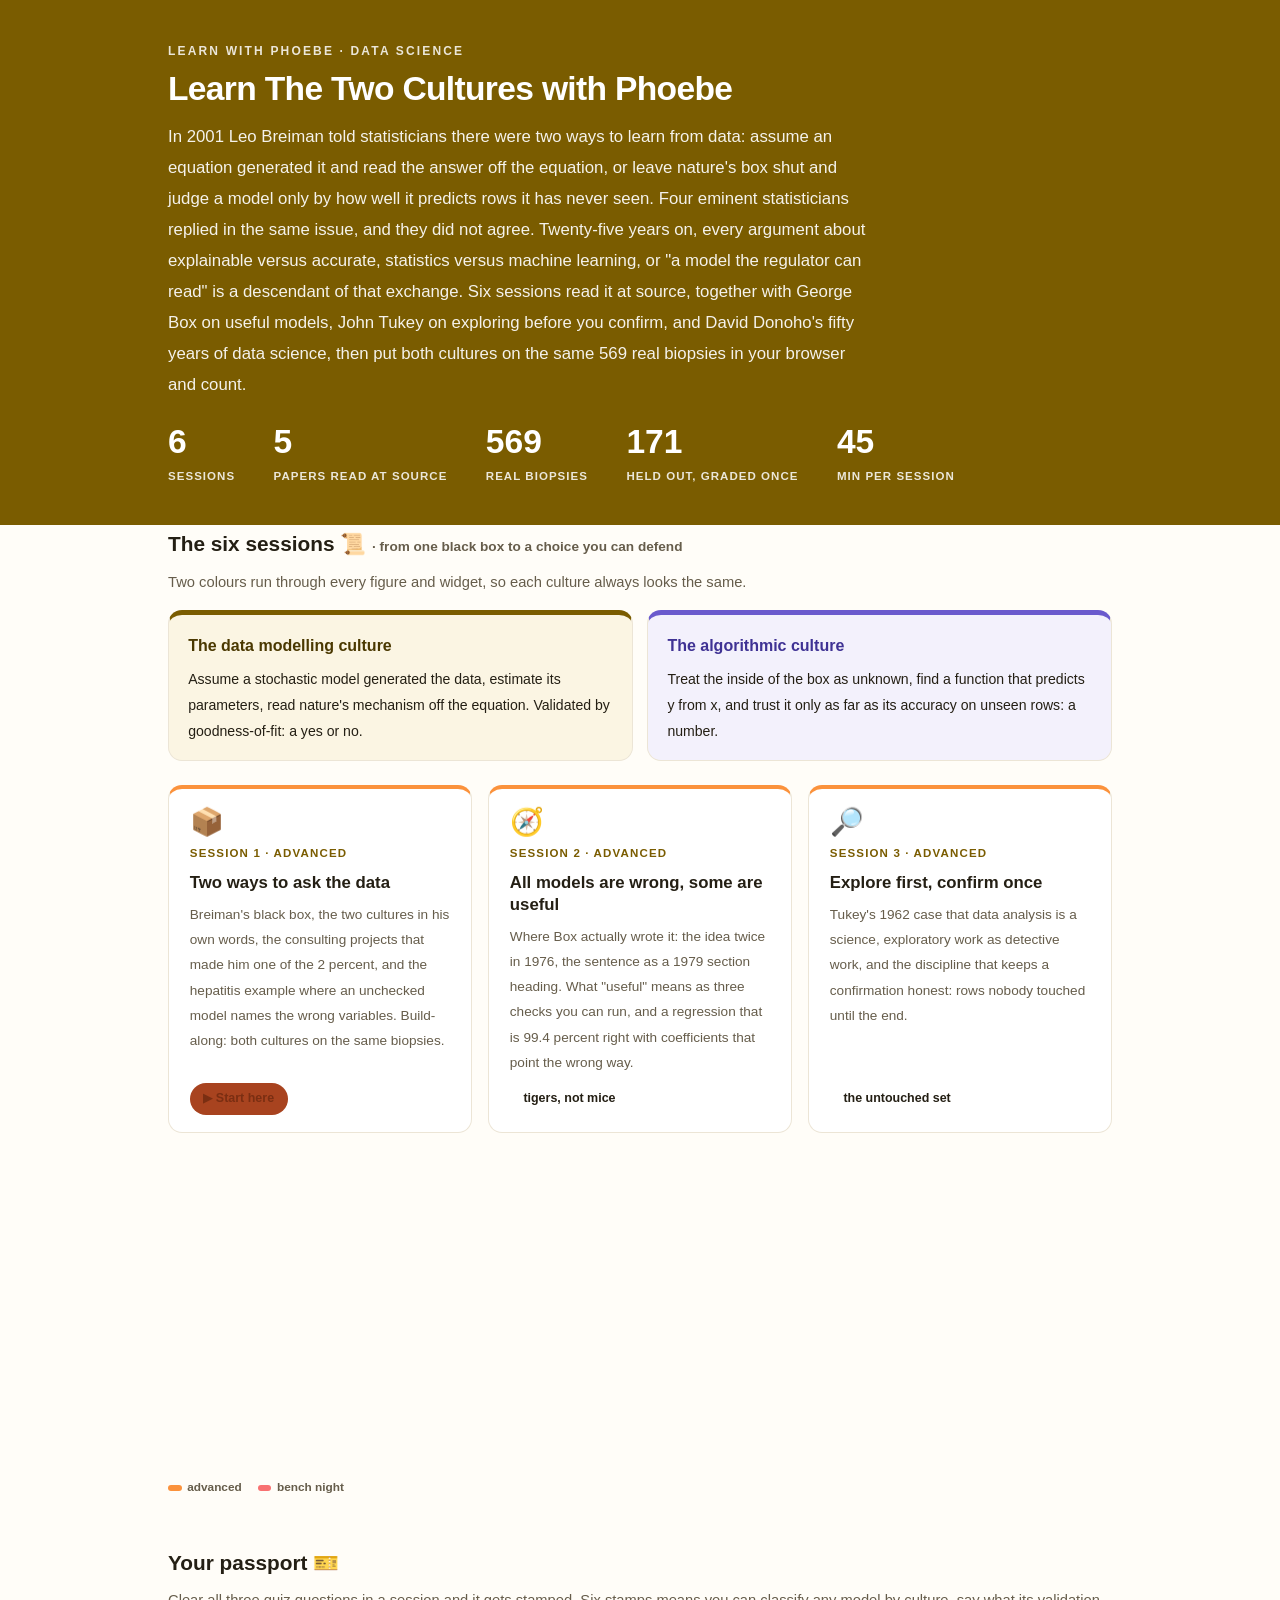
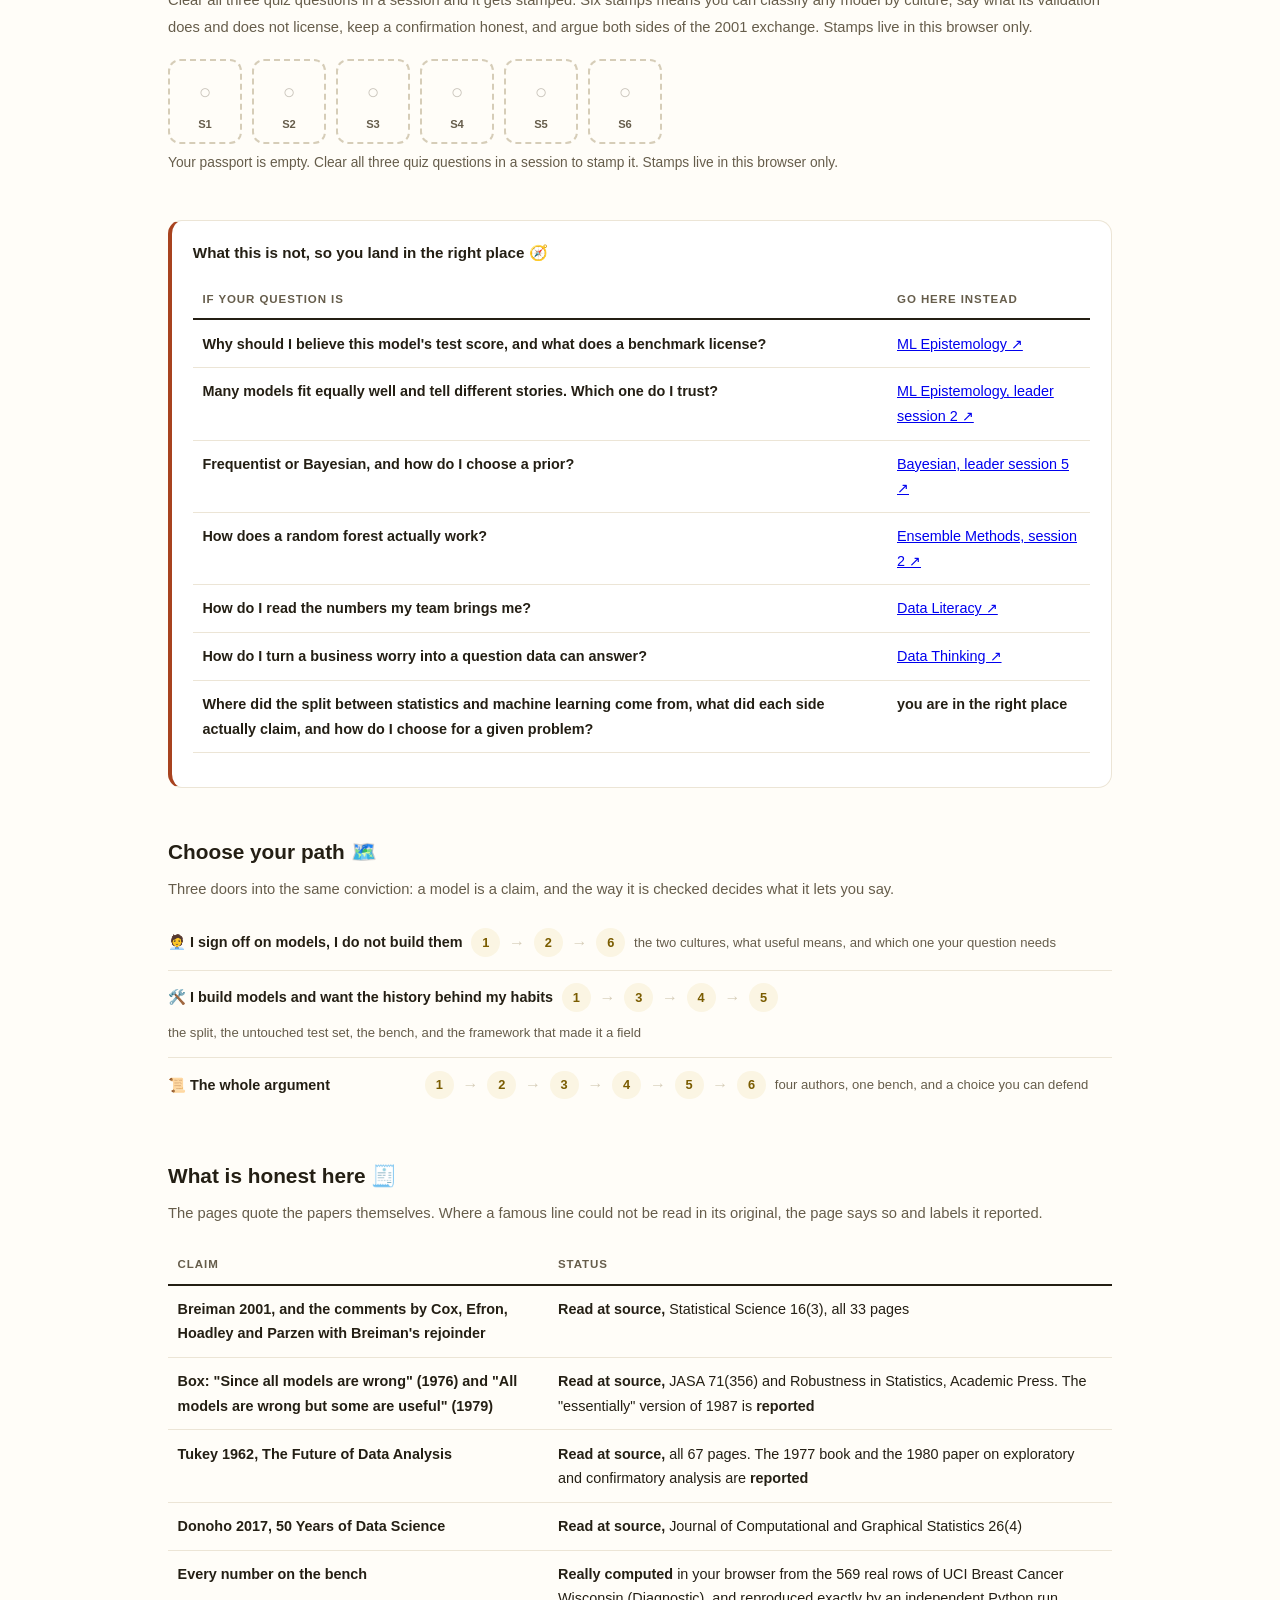
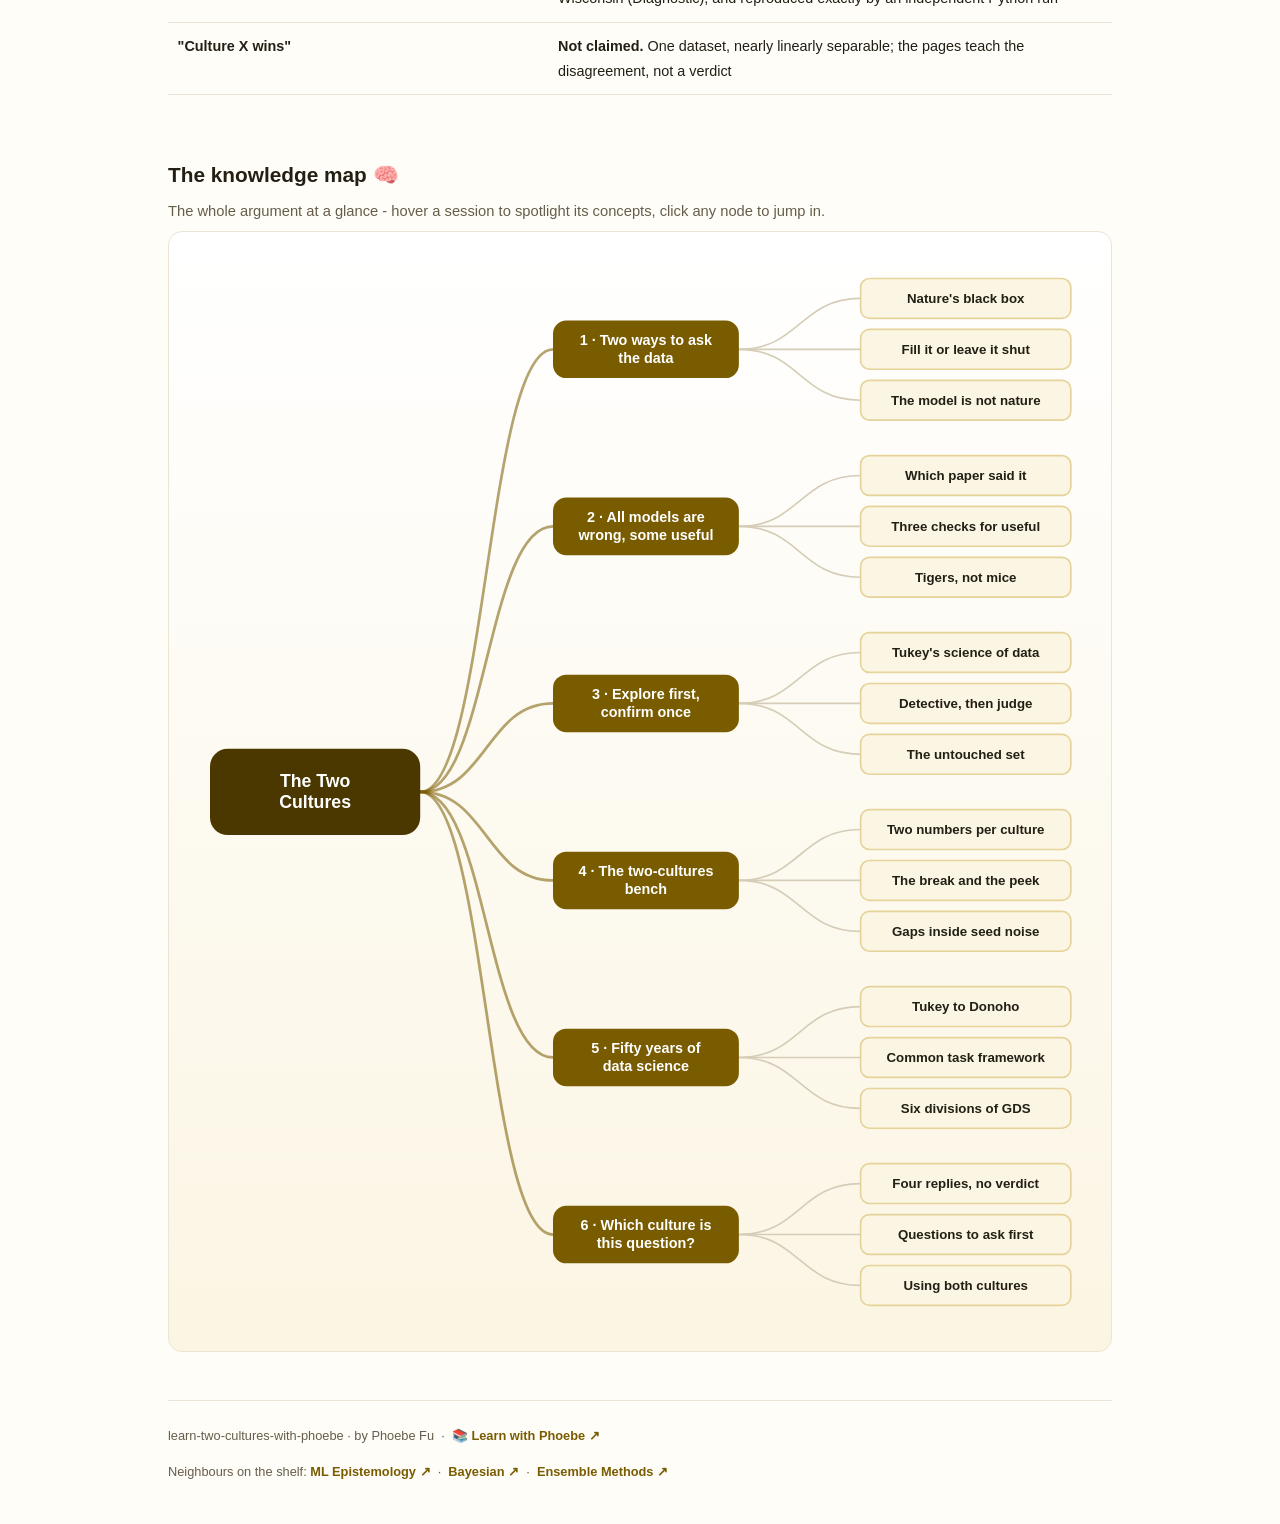
==== index.html @ 86da8b62 "The Two Cultures: How Data Science Thinks - six sessions and a real two-cultures bench Breiman, Box," ====
<!DOCTYPE html>
<html lang="en">
<head>
<meta charset="UTF-8">
<meta name="viewport" content="width=device-width, initial-scale=1.0">
<!-- social:start -->
<meta name="description" content="Six sessions on how data science thinks, read from the papers that argued it: Breiman's two cultures and the four replies, Box on useful models, Tukey on exploring before confirming, Donoho's fifty years. Then both cultures tested on 569 real biopsies in your browser. Free, by Phoebe Fu.">
<meta property="og:type" content="website">
<meta property="og:site_name" content="Learn with Phoebe">
<meta property="og:title" content="Learn The Two Cultures with Phoebe">
<meta property="og:description" content="A readable regression and an unreadable forest on the same 569 real biopsies: 170 against 167 correct of 171, and 31 numbers against 1,647 questions. The history of an argument, tested.">
<meta property="og:url" content="https://phoebefu6.github.io/learn-two-cultures-with-phoebe/">
<meta property="og:image" content="https://phoebefu6.github.io/learn-two-cultures-with-phoebe/assets/og-cover.png">
<meta property="og:image:width" content="1200">
<meta property="og:image:height" content="630">
<meta name="twitter:card" content="summary_large_image">
<meta name="twitter:title" content="Learn The Two Cultures with Phoebe">
<meta name="twitter:description" content="Breiman, Box, Tukey and Donoho, read at source, then both cultures computed live on real biopsies.">
<meta name="twitter:image" content="https://phoebefu6.github.io/learn-two-cultures-with-phoebe/assets/og-cover.png">
<!-- social:end -->
<title>Learn The Two Cultures with Phoebe</title>
<link rel="stylesheet" href="assets/style.css?v=1">
<style>

  .stats-row { display: flex; gap: 2.4rem; margin-top: 1.5rem; flex-wrap: wrap; }
  .stat b { display: block; font-size: 2.1rem; font-weight: 800; line-height: 1.05; font-variant-numeric: tabular-nums; }
  .stat span { font-size: .72rem; opacity: .85; text-transform: uppercase; letter-spacing: .09em; font-weight: 600; }

  .course-grid { display: grid; grid-template-columns: repeat(auto-fit, minmax(17rem, 1fr)); gap: 1rem; margin-top: 1.5rem; }
  .course-card {
    border: 1px solid var(--hairline);
    border-top: 4px solid var(--diff, var(--indigo));
    border-radius: var(--radius);
    padding: 1.2rem 1.3rem 1.1rem;
    display: flex;
    flex-direction: column;
    gap: .5rem;
    text-decoration: none;
    color: var(--ink);
    background: #fff;
    transition: box-shadow .15s ease, border-color .15s ease, transform .15s ease;
    position: relative;
  }
  .course-card:hover { border-color: var(--indigo-soft); border-top-color: var(--diff, var(--indigo)); box-shadow: 0 8px 28px rgba(var(--shadow-rgb),.16); transform: translateY(-3px); }
  .course-card .cicon { font-size: 1.7rem; line-height: 1; }
  .course-card .cnum { font-size: .72rem; font-weight: 700; color: var(--indigo); text-transform: uppercase; letter-spacing: .1em; }
  .course-card h3 { font-size: 1.05rem; font-weight: 800; line-height: 1.3; }
  .course-card p { font-size: .85rem; color: var(--muted); flex: 1; }
  .course-card .meta { display: flex; gap: .4rem; flex-wrap: wrap; }

  .diff-legend { display: flex; gap: 1rem; margin-top: 1.6rem; font-size: .74rem; color: var(--muted); font-weight: 600; flex-wrap: wrap; }
  .diff-legend i { display: inline-block; width: .85rem; height: .35rem; border-radius: 999px; margin-right: .35rem; vertical-align: middle; }

  .paths { margin-top: 2.6rem; }
  .paths h2 { font-size: 1.3rem; font-weight: 800; margin-bottom: .3rem; }
  .paths .plede { color: var(--muted); font-size: .92rem; margin-bottom: .8rem; }
  .path { display: flex; gap: .55rem; align-items: center; padding: .75rem 0; border-bottom: .5px solid var(--hairline); flex-wrap: wrap; }
  .path:last-child { border-bottom: none; }
  .path b { min-width: 15.5rem; font-size: .9rem; }
  .path .pstep { background: var(--indigo-50); color: var(--indigo); border-radius: 999px; padding: .16rem .68rem; font-weight: 700; font-size: .8rem; text-decoration: none; transition: all .12s ease; }
  .path .pstep:hover { background: var(--indigo); color: #fff; }
  .path .parr { color: var(--faint); font-weight: 700; }

  .two-col { display: grid; grid-template-columns: repeat(auto-fit, minmax(16rem, 1fr)); gap: .9rem; margin-top: .9rem; }
  .culture { border-radius: var(--radius); padding: 1rem 1.2rem; border: 1px solid var(--hairline); border-top-width: 5px; }
  .culture.dm { border-top-color: var(--indigo); background: var(--indigo-50); }
  .culture.alg { border-top-color: var(--vio); background: var(--vio-50); }
  .culture h3 { font-size: 1rem; font-weight: 800; margin-bottom: .3rem; }
  .culture.dm h3 { color: var(--indigo-deep); }
  .culture.alg h3 { color: var(--vio-deep); }
  .culture p { font-size: .88rem; color: var(--ink); }

  .mm-section { margin-top: 1.6rem; }
  .mm-section h2 { font-size: 1.3rem; font-weight: 800; margin-bottom: .2rem; }
  .mm-section .mm-lede { color: var(--muted); font-size: .92rem; margin-bottom: .4rem; }
  .mm-wrap { border: 1px solid var(--hairline); border-radius: var(--radius); background: linear-gradient(180deg,#fff,var(--indigo-50)); padding: .6rem; overflow-x: auto; }
  .mm-svg { width: 100%; height: auto; display: block; max-width: 60rem; margin: 0 auto; min-width: 34rem; }
  .mm-link { cursor: pointer; text-decoration: none; }
  .mm-node rect { transition: opacity .15s ease, filter .15s ease; }
  .mm-node text { pointer-events: none; }
  .mm-link:hover .mm-node rect { filter: brightness(1.06); }
  .mm-edge { transition: opacity .15s ease; }

  .not-this { border: 1px solid var(--hairline); border-left: 4px solid var(--clay); border-radius: var(--radius); background: #fff; padding: 1.1rem 1.3rem; margin-top: 1.2rem; }
  .not-this h3 { font-size: .95rem; font-weight: 800; margin-bottom: .5rem; }
</style>
</head>
<body>

<header class="masthead">
  <div class="wrap">
    <div class="eyebrow">Learn with Phoebe · Data Science</div>
    <h1>Learn <span class="accent">The Two Cultures</span> with Phoebe</h1>
    <p class="sub">In 2001 Leo Breiman told statisticians there were two ways to learn from data: assume an equation generated it and read the answer off the equation, or leave nature's box shut and judge a model only by how well it predicts rows it has never seen. Four eminent statisticians replied in the same issue, and they did not agree. Twenty-five years on, every argument about explainable versus accurate, statistics versus machine learning, or "a model the regulator can read" is a descendant of that exchange. Six sessions read it at source, together with George Box on useful models, John Tukey on exploring before you confirm, and David Donoho's fifty years of data science, then put both cultures on the same 569 real biopsies in your browser and count.</p>
    <div class="stats-row">
      <div class="stat"><b data-count="6">6</b><span>sessions</span></div>
      <div class="stat"><b data-count="5">5</b><span>papers read at source</span></div>
      <div class="stat"><b data-count="569">569</b><span>real biopsies</span></div>
      <div class="stat"><b data-count="171">171</b><span>held out, graded once</span></div>
      <div class="stat"><b data-count="45">45</b><span>min per session</span></div>
    </div>
  </div>
</header>

<main class="wrap">

  <section class="section">
    <div class="paths" style="margin-top:0">
      <h2>The six sessions 📜 <span style="font-size:.85rem;font-weight:600;color:var(--muted)">· from one black box to a choice you can defend</span></h2>
      <p class="plede">Two colours run through every figure and widget, so each culture always looks the same.</p>
    </div>

    <div class="two-col">
      <div class="culture dm"><h3>The data modelling culture</h3><p>Assume a stochastic model generated the data, estimate its parameters, read nature's mechanism off the equation. Validated by goodness-of-fit: a yes or no.</p></div>
      <div class="culture alg"><h3>The algorithmic culture</h3><p>Treat the inside of the box as unknown, find a function that predicts y from x, and trust it only as far as its accuracy on unseen rows: a number.</p></div>
    </div>

    <div class="course-grid">
      <a class="course-card" href="courses/01-two-ways-to-ask-the-data.html" style="--diff:#FB923C">
        <span class="cicon">📦</span>
        <span class="cnum">Session 1 · advanced</span>
        <h3>Two ways to ask the data</h3>
        <p>Breiman's black box, the two cultures in his own words, the consulting projects that made him one of the 2 percent, and the hepatitis example where an unchecked model names the wrong variables. Build-along: both cultures on the same biopsies.</p>
        <span class="meta"><span class="pill amber">▶ Start here</span></span>
      </a>
      <a class="course-card" href="courses/02-all-models-are-wrong.html" style="--diff:#FB923C">
        <span class="cicon">🧭</span>
        <span class="cnum">Session 2 · advanced</span>
        <h3>All models are wrong, some are useful</h3>
        <p>Where Box actually wrote it: the idea twice in 1976, the sentence as a 1979 section heading. What "useful" means as three checks you can run, and a regression that is 99.4 percent right with coefficients that point the wrong way.</p>
        <span class="meta"><span class="pill">tigers, not mice</span></span>
      </a>
      <a class="course-card" href="courses/03-explore-first-confirm-once.html" style="--diff:#FB923C">
        <span class="cicon">🔎</span>
        <span class="cnum">Session 3 · advanced</span>
        <h3>Explore first, confirm once</h3>
        <p>Tukey's 1962 case that data analysis is a science, exploratory work as detective work, and the discipline that keeps a confirmation honest: rows nobody touched until the end.</p>
        <span class="meta"><span class="pill">the untouched set</span></span>
      </a>
      <a class="course-card" href="courses/04-the-two-cultures-bench.html" style="--diff:#F87171">
        <span class="cicon">⚖️</span>
        <span class="cnum">Session 4 · bench night</span>
        <h3>The two-cultures bench</h3>
        <p>A logistic regression and a random forest fitted in your browser on 569 real biopsies. Held-out accuracy and explanation size side by side, the base rate, a break button, and a peek switch that lies.</p>
        <span class="meta"><span class="pill amber">★ the bench</span></span>
      </a>
      <a class="course-card" href="courses/05-fifty-years-of-data-science.html" style="--diff:#FB923C">
        <span class="cicon">🗺️</span>
        <span class="cnum">Session 5 · advanced</span>
        <h3>Fifty years of data science</h3>
        <p>Donoho's 2017 history from Tukey to today, the common task framework he calls the secret sauce of machine learning, and the six divisions of greater data science, where both cultures share one division.</p>
        <span class="meta"><span class="pill">the secret sauce</span></span>
      </a>
      <a class="course-card" href="courses/06-which-culture-is-this-question.html" style="--diff:#FB923C">
        <span class="cicon">🤝</span>
        <span class="cnum">Session 6 · advanced</span>
        <h3>Which culture is this question?</h3>
        <p>Cox, Efron, Hoadley and Parzen in their own words, Breiman's rejoinder, and a way to choose a culture per problem that keeps their disagreement intact rather than pretending it was settled.</p>
        <span class="meta"><span class="pill amber">🔒 final passport stamp</span></span>
      </a>
    </div>

    <div class="diff-legend">
      <span><i style="background:#FB923C"></i>advanced</span>
      <span><i style="background:#F87171"></i>bench night</span>
    </div>
  </section>

  <section class="section">
    <div class="paths" style="margin-top:0">
      <h2>Your passport 🎫</h2>
      <p class="plede">Clear all three quiz questions in a session and it gets stamped. Six stamps means you can classify any model by culture, say what its validation does and does not license, keep a confirmation honest, and argue both sides of the 2001 exchange. Stamps live in this browser only.</p>
    </div>
    <div class="pp-strip"></div>
  </section>

  <section class="section">
    <div class="not-this">
      <h3>What this is not, so you land in the right place 🧭</h3>
      <table class="clean">
        <tr><th>If your question is</th><th>Go here instead</th></tr>
        <tr><td>Why should I believe this model's test score, and what does a benchmark license?</td><td><a href="https://phoebefu6.github.io/learn-ml-epistemology-with-phoebe/">ML Epistemology ↗</a></td></tr>
        <tr><td>Many models fit equally well and tell different stories. Which one do I trust?</td><td><a href="https://phoebefu6.github.io/learn-ml-epistemology-with-phoebe/courses/a2-equally-good-differently-wrong.html">ML Epistemology, leader session 2 ↗</a></td></tr>
        <tr><td>Frequentist or Bayesian, and how do I choose a prior?</td><td><a href="https://phoebefu6.github.io/learn-bayesian-with-phoebe/courses/a5-the-prior-argument.html">Bayesian, leader session 5 ↗</a></td></tr>
        <tr><td>How does a random forest actually work?</td><td><a href="https://phoebefu6.github.io/learn-ensemble-methods-with-phoebe/courses/02-random-forests.html">Ensemble Methods, session 2 ↗</a></td></tr>
        <tr><td>How do I read the numbers my team brings me?</td><td><a href="https://phoebefu6.github.io/learn-data-literacy-with-phoebe/">Data Literacy ↗</a></td></tr>
        <tr><td>How do I turn a business worry into a question data can answer?</td><td><a href="https://phoebefu6.github.io/learn-data-thinking-with-phoebe/">Data Thinking ↗</a></td></tr>
        <tr><td><strong>Where did the split between statistics and machine learning come from, what did each side actually claim, and how do I choose for a given problem?</strong></td><td><strong>you are in the right place</strong></td></tr>
      </table>
    </div>
  </section>

  <section class="section">
    <div class="paths">
      <h2>Choose your path 🗺️</h2>
      <p class="plede">Three doors into the same conviction: a model is a claim, and the way it is checked decides what it lets you say.</p>
      <div class="path"><b>🧑‍💼 I sign off on models, I do not build them</b>
        <a class="pstep" href="courses/01-two-ways-to-ask-the-data.html">1</a><span class="parr">→</span>
        <a class="pstep" href="courses/02-all-models-are-wrong.html">2</a><span class="parr">→</span>
        <a class="pstep" href="courses/06-which-culture-is-this-question.html">6</a>
        <span style="font-size:.82rem;color:var(--muted)">the two cultures, what useful means, and which one your question needs</span>
      </div>
      <div class="path"><b>🛠️ I build models and want the history behind my habits</b>
        <a class="pstep" href="courses/01-two-ways-to-ask-the-data.html">1</a><span class="parr">→</span>
        <a class="pstep" href="courses/03-explore-first-confirm-once.html">3</a><span class="parr">→</span>
        <a class="pstep" href="courses/04-the-two-cultures-bench.html">4</a><span class="parr">→</span>
        <a class="pstep" href="courses/05-fifty-years-of-data-science.html">5</a>
        <span style="font-size:.82rem;color:var(--muted)">the split, the untouched test set, the bench, and the framework that made it a field</span>
      </div>
      <div class="path"><b>📜 The whole argument</b>
        <a class="pstep" href="courses/01-two-ways-to-ask-the-data.html">1</a><span class="parr">→</span>
        <a class="pstep" href="courses/02-all-models-are-wrong.html">2</a><span class="parr">→</span>
        <a class="pstep" href="courses/03-explore-first-confirm-once.html">3</a><span class="parr">→</span>
        <a class="pstep" href="courses/04-the-two-cultures-bench.html">4</a><span class="parr">→</span>
        <a class="pstep" href="courses/05-fifty-years-of-data-science.html">5</a><span class="parr">→</span>
        <a class="pstep" href="courses/06-which-culture-is-this-question.html">6</a>
        <span style="font-size:.82rem;color:var(--muted)">four authors, one bench, and a choice you can defend</span>
      </div>
    </div>
  </section>

  <section class="section">
    <div class="paths" style="margin-top:0">
      <h2>What is honest here 🧾</h2>
      <p class="plede">The pages quote the papers themselves. Where a famous line could not be read in its original, the page says so and labels it reported.</p>
    </div>
    <table class="clean">
      <tr><th>Claim</th><th>Status</th></tr>
      <tr><td>Breiman 2001, and the comments by Cox, Efron, Hoadley and Parzen with Breiman's rejoinder</td><td><strong>Read at source,</strong> Statistical Science 16(3), all 33 pages</td></tr>
      <tr><td>Box: "Since all models are wrong" (1976) and "All models are wrong but some are useful" (1979)</td><td><strong>Read at source,</strong> JASA 71(356) and Robustness in Statistics, Academic Press. The "essentially" version of 1987 is <strong>reported</strong></td></tr>
      <tr><td>Tukey 1962, The Future of Data Analysis</td><td><strong>Read at source,</strong> all 67 pages. The 1977 book and the 1980 paper on exploratory and confirmatory analysis are <strong>reported</strong></td></tr>
      <tr><td>Donoho 2017, 50 Years of Data Science</td><td><strong>Read at source,</strong> Journal of Computational and Graphical Statistics 26(4)</td></tr>
      <tr><td>Every number on the bench</td><td><strong>Really computed</strong> in your browser from the 569 real rows of UCI Breast Cancer Wisconsin (Diagnostic), and reproduced exactly by an independent Python run</td></tr>
      <tr><td>"Culture X wins"</td><td><strong>Not claimed.</strong> One dataset, nearly linearly separable; the pages teach the disagreement, not a verdict</td></tr>
    </table>
  </section>

  <section class="section mm-section">
    <h2>The knowledge map 🧠</h2>
    <p class="mm-lede">The whole argument at a glance - hover a session to spotlight its concepts, click any node to jump in.</p>
    <div class="mm-wrap"><div id="mindmap"></div></div>
  </section>

  <footer class="pagefoot">
    <span>learn-two-cultures-with-phoebe · by Phoebe Fu &nbsp;·&nbsp; 📚 <a href="https://phoebefu6.github.io/learn-with-phoebe/">Learn with Phoebe ↗</a></span>
    <span>Neighbours on the shelf: <a href="https://phoebefu6.github.io/learn-ml-epistemology-with-phoebe/">ML Epistemology ↗</a> &nbsp;·&nbsp; <a href="https://phoebefu6.github.io/learn-bayesian-with-phoebe/">Bayesian ↗</a> &nbsp;·&nbsp; <a href="https://phoebefu6.github.io/learn-ensemble-methods-with-phoebe/">Ensemble Methods ↗</a></span>
  </footer>

</main>

<script>
window.MINDMAP_DATA = {"title": "The Two\nCultures", "centerColor": "#4A3800", "sessions": [{"label": "Two ways to ask\nthe data", "href": "courses/01-two-ways-to-ask-the-data.html", "color": "#FB923C", "concepts": [{"label": "Nature's black box", "href": "courses/01-two-ways-to-ask-the-data.html"}, {"label": "Fill it or leave it shut", "href": "courses/01-two-ways-to-ask-the-data.html"}, {"label": "The model is not nature", "href": "courses/01-two-ways-to-ask-the-data.html"}]}, {"label": "All models are\nwrong, some useful", "href": "courses/02-all-models-are-wrong.html", "color": "#FB923C", "concepts": [{"label": "Which paper said it", "href": "courses/02-all-models-are-wrong.html"}, {"label": "Three checks for useful", "href": "courses/02-all-models-are-wrong.html"}, {"label": "Tigers, not mice", "href": "courses/02-all-models-are-wrong.html"}]}, {"label": "Explore first,\nconfirm once", "href": "courses/03-explore-first-confirm-once.html", "color": "#FB923C", "concepts": [{"label": "Tukey's science of data", "href": "courses/03-explore-first-confirm-once.html"}, {"label": "Detective, then judge", "href": "courses/03-explore-first-confirm-once.html"}, {"label": "The untouched set", "href": "courses/03-explore-first-confirm-once.html"}]}, {"label": "The two-cultures\nbench", "href": "courses/04-the-two-cultures-bench.html", "color": "#F87171", "concepts": [{"label": "Two numbers per culture", "href": "courses/04-the-two-cultures-bench.html"}, {"label": "The break and the peek", "href": "courses/04-the-two-cultures-bench.html"}, {"label": "Gaps inside seed noise", "href": "courses/04-the-two-cultures-bench.html"}]}, {"label": "Fifty years of\ndata science", "href": "courses/05-fifty-years-of-data-science.html", "color": "#FB923C", "concepts": [{"label": "Tukey to Donoho", "href": "courses/05-fifty-years-of-data-science.html"}, {"label": "Common task framework", "href": "courses/05-fifty-years-of-data-science.html"}, {"label": "Six divisions of GDS", "href": "courses/05-fifty-years-of-data-science.html"}]}, {"label": "Which culture is\nthis question?", "href": "courses/06-which-culture-is-this-question.html", "color": "#FB923C", "concepts": [{"label": "Four replies, no verdict", "href": "courses/06-which-culture-is-this-question.html"}, {"label": "Questions to ask first", "href": "courses/06-which-culture-is-this-question.html"}, {"label": "Using both cultures", "href": "courses/06-which-culture-is-this-question.html"}]}]};
</script>
<script src="assets/mindmap.js?v=1"></script>
<script src="assets/app.js?v=1"></script>
</body>
</html>
---- assets/style.css ----
/* learn-data-thinking-with-phoebe - editorial bold design system
   Accent: spruce #7A5C00 · Ink deep spruce #4A3800 · Flagship: burnt orange #A8431F
   (CSS var names still read --indigo/--amber; they hold spruce and burnt orange.)
   NOTE: this is the PAGE chrome. The bench palette inside map-live.js is separate. */

:root {
  --indigo: #7A5C00;
  --indigo-deep: #4A3800;
  --indigo-mid: #9C7A1E;
  --indigo-soft: #E6D39A;
  --indigo-50: #FBF5E3;
  --ink: #241F14;
  --muted: #665D4B;
  --faint: #D6CDB8;
  --hairline: #ECE5D6;
  --clay: #A8431F;
  --clay-ink: #7A2E12;
  --amber: #A8431F;
  --amber-ink: #7A2E12;
  --amber-50: #FBEDE6;
  --paper: #FFFDF8;
  --code-bg: #2A2418;
  --code-ink: #F3ECDD;
  --vio: #6A5ACD;
  --vio-deep: #3F3294;
  --vio-mid: #8B7FD9;
  --vio-soft: #D2CCF2;
  --vio-50: #F3F1FC;
  --scrim-rgb: 255,253,248;
  --shadow-rgb: 122,92,0;
  --radius: 14px;
}

* { margin: 0; padding: 0; box-sizing: border-box; }

html { font-size: 16px; scroll-behavior: smooth; }
html.zoom-125 { font-size: 20px; }
html.zoom-150 { font-size: 24px; }

body {
  font-family: "Inter", -apple-system, BlinkMacSystemFont, "Segoe UI", Roboto, sans-serif;
  background: var(--paper);
  color: var(--ink);
  line-height: 1.85;
  font-feature-settings: "tnum";
}

.wrap { max-width: 62rem; margin: 0 auto; padding: 0 1.5rem; }

/* ---------- header band ---------- */
.masthead {
  background: var(--indigo);
  color: #fff;
  padding: 2.5rem 0 2.25rem;
}
.masthead .eyebrow {
  font-size: .75rem;
  letter-spacing: .18em;
  text-transform: uppercase;
  opacity: .85;
  font-weight: 600;
}
.masthead h1 {
  font-size: 2.1rem;
  line-height: 1.15;
  font-weight: 800;
  margin: .5rem 0 .75rem;
  letter-spacing: -.02em;
}
.masthead h1 .accent { color: inherit; }
.masthead .sub { font-size: 1.05rem; opacity: .92; max-width: 44rem; }

.chip-row { display: flex; flex-wrap: wrap; gap: .5rem; margin-top: 1.1rem; }
.chip {
  display: inline-flex;
  align-items: center;
  gap: .35rem;
  border-radius: 999px;
  padding: .25rem .8rem;
  font-size: .78rem;
  font-weight: 600;
  white-space: nowrap;
}
.chip.level { background: #fff; color: var(--indigo); }
.chip.audience { background: rgba(255,255,255,.16); color: #fff; border: 1px solid rgba(255,255,255,.35); }
.chip.time { background: var(--ink); color: #fff; font-variant-numeric: tabular-nums; }


/* ---------- agenda band ----------
   Recovered 2026-09-02. These six repos were scaffolded from a stylesheet that had
   lost this block, so .agenda rendered as run-on inline text ~700px tall inside the
   masthead. 87 of 93 repos carry it; these were the exception, and they were also the
   six the estate sweep could not see. See course-builder/references/field-notes.md.

   .a3 does NOT reuse the donor's `color: var(--amber-ink)`: that pair falls below
   4.5:1 against --amber in all six palettes, which is the same failure the sweep
   flags on the wellbeing courses. The literal below is the darkest tone of this
   repo's own amber-ink that clears 4.5:1, so the band stays bright. Recompute it if
   --amber changes. */
.agenda {
  display: flex;
  border-radius: 999px;
  overflow: hidden;
  margin: 1.4rem 0 0;
  font-size: .72rem;
  font-weight: 600;
  text-align: center;
  color: #fff;
}
.agenda span { padding: .45rem .3rem; white-space: nowrap; overflow: hidden; text-overflow: ellipsis; }
.agenda .a1 { background: var(--indigo-deep); }
.agenda .a2 { background: var(--vio); }
.agenda .a3 { background: var(--amber); color: #FFFFFF; }
.agenda .a4 { background: var(--indigo-soft); color: var(--ink); }

/* ---------- toolbar ---------- */
.toolbar {
  position: sticky;
  top: 0;
  z-index: 40;
  background: rgba(255,255,255,.94);
  backdrop-filter: blur(6px);
  border-bottom: 1px solid var(--hairline);
  padding: .55rem 0;
}
.toolbar .wrap { display: flex; align-items: center; gap: .5rem; flex-wrap: nowrap; }
.toolbar .crumb { font-size: .8rem; color: var(--muted); font-weight: 600; margin-right: auto; min-width: 0; white-space: nowrap; overflow: hidden; text-overflow: ellipsis; }
.toolbar .btn { white-space: nowrap; flex: none; padding: .38rem .8rem; font-size: .78rem; line-height: 1.2; }
.toolbar .crumb a { color: var(--indigo); text-decoration: none; }
.btn {
  border: 1px solid var(--hairline);
  background: #fff;
  color: var(--ink);
  border-radius: 999px;
  padding: .35rem .9rem;
  font-size: .78rem;
  font-weight: 600;
  cursor: pointer;
  font-family: inherit;
  transition: all .15s ease;
}
.btn:hover { border-color: var(--indigo); color: var(--indigo); }
.btn.primary { background: var(--indigo); border-color: var(--indigo); color: #fff; }
.btn.primary:hover { background: var(--indigo-deep); }

/* ---------- sections ---------- */
main { padding: 2.5rem 0 4rem; }

.section { margin-bottom: 2.8rem; }
.section-kicker { margin-bottom: 1rem; }
.section-kicker .klabel {
  display: block;
  font-size: .72rem;
  text-transform: uppercase;
  letter-spacing: .1em;
  color: var(--indigo);
  font-weight: 700;
  margin-bottom: .35rem;
}
.section-kicker h2 {
  font-size: 1.45rem;
  font-weight: 800;
  letter-spacing: -.01em;
  display: flex;
  align-items: center;
  gap: .7rem;
  flex-wrap: wrap;
}
.section-kicker .tag {
  border-radius: 999px;
  padding: .18rem .7rem;
  font-size: .7rem;
  font-weight: 700;
  text-transform: uppercase;
  letter-spacing: .08em;
}
.tag.concept { background: var(--indigo-50); color: var(--indigo); }
.tag.demo { background: var(--amber-50); color: var(--amber-ink); }
.tag.exercise { background: var(--ink); color: #fff; }

.lede { color: var(--muted); max-width: 46rem; margin-bottom: 1.4rem; line-height: 1.8; }

/* live vs self-study markers on cards */
.mode {
  font-size: .64rem;
  font-weight: 700;
  text-transform: uppercase;
  letter-spacing: .07em;
  padding: .14rem .6rem;
  border-radius: 999px;
  flex: none;
}
.mode.live { background: var(--indigo); color: #fff; }
.mode.self { background: #fff; color: var(--muted); border: 1px solid var(--hairline); }

/* ---------- accordions ---------- */
details.card {
  border: 1px solid var(--hairline);
  border-radius: var(--radius);
  margin-bottom: .8rem;
  overflow: hidden;
  background: #fff;
}
details.card[open] { border-color: var(--indigo-soft); box-shadow: 0 8px 28px rgba(var(--shadow-rgb),.08); }
details.card summary {
  list-style: none;
  cursor: pointer;
  padding: 1rem 1.25rem;
  display: flex;
  align-items: center;
  gap: .75rem;
  font-weight: 700;
  font-size: 1.02rem;
  user-select: none;
}
details.card summary::-webkit-details-marker { display: none; }
details.card summary .dot {
  width: .6rem; height: .6rem;
  border-radius: 999px;
  background: var(--indigo);
  flex: none;
}
details.card summary .mini { margin-left: auto; font-size: .72rem; color: var(--muted); font-weight: 600; white-space: nowrap; }
details.card summary .caret { transition: transform .2s ease; color: var(--indigo); font-size: .8rem; }
details.card[open] summary .caret { transform: rotate(90deg); }
details.card .body { padding: 0 1.25rem 1.4rem; border-top: 1px solid var(--hairline); padding-top: 1.15rem; }
details.card .body p { margin-bottom: 1.05rem; max-width: 48rem; }
details.card .body p:last-child { margin-bottom: 0; }
details.card .body ul, details.card .body ol { margin: 0 0 1.1rem 1.2rem; max-width: 47rem; }
details.card .body li { margin-bottom: .65rem; }
details.card .body h4 { font-size: .95rem; font-weight: 700; margin: 1.1rem 0 .45rem; }
details.card .body h4:first-child { margin-top: 0; }

/* ---------- pills & legends ---------- */
.legend { display: flex; flex-wrap: wrap; gap: .5rem; margin: 0 0 1.2rem; }
.pill {
  display: inline-flex;
  align-items: center;
  gap: .4rem;
  border-radius: 999px;
  padding: .28rem .85rem;
  font-size: .78rem;
  font-weight: 600;
}
.pill.solid { background: var(--indigo); color: #fff; }
.pill.light { background: var(--indigo-50); color: var(--indigo); }
.pill.inkpill { background: var(--ink); color: #fff; }
.pill.amber, .pill.peach { background: var(--amber); color: var(--amber-ink); }
.pill.bare { color: var(--faint); }

/* ---------- 4D grid ---------- */
.grid-2 { display: grid; grid-template-columns: repeat(auto-fit, minmax(15rem, 1fr)); gap: .8rem; margin: .5rem 0 1rem; }
.d-card {
  border: 1px solid var(--hairline);
  border-left: 4px solid var(--indigo);
  border-radius: 10px;
  padding: 1rem 1.1rem;
}
.d-card h4 { font-size: .95rem; margin-bottom: .3rem; }
.d-card h4 .lead-letter { color: var(--indigo); }
.d-card p { font-size: .86rem; color: var(--muted); margin: 0; }

/* ---------- tables ---------- */
table.clean { width: 100%; border-collapse: collapse; font-size: .9rem; margin: .4rem 0 1rem; }
table.clean th {
  text-align: left;
  font-size: .72rem;
  text-transform: uppercase;
  letter-spacing: .08em;
  color: var(--muted);
  padding: .5rem .6rem;
  border-bottom: 2px solid var(--ink);
}
table.clean td { padding: .7rem .6rem; border-bottom: .5px solid var(--hairline); vertical-align: top; line-height: 1.7; }
table.clean td:first-child { font-weight: 600; }

/* ---------- prompt boxes ---------- */
.prompt-box {
  position: relative;
  background: var(--code-bg);
  color: var(--code-ink);
  border-radius: var(--radius);
  padding: 1.1rem 1.2rem;
  margin: 1rem 0 1.2rem;
  font-family: "SF Mono", ui-monospace, Menlo, Consolas, monospace;
  font-size: .84rem;
  line-height: 1.65;
  white-space: pre-wrap;
  word-break: break-word;
}
.prompt-box .label {
  position: absolute;
  top: -0.7rem;
  left: 1rem;
  background: var(--indigo);
  color: #fff;
  font-family: "Inter", -apple-system, sans-serif;
  font-size: .68rem;
  font-weight: 700;
  letter-spacing: .06em;
  text-transform: uppercase;
  border-radius: 999px;
  padding: .15rem .7rem;
}
.prompt-box.bad .label { background: var(--faint); color: var(--ink); }
.prompt-box.good .label { background: var(--amber); color: #FFFFFF; }
.copy-btn {
  position: absolute;
  top: .7rem;
  right: .7rem;
  background: rgba(255,255,255,.1);
  border: 1px solid rgba(255,255,255,.25);
  color: #fff;
  border-radius: 999px;
  padding: .25rem .8rem;
  font-size: .72rem;
  font-weight: 600;
  cursor: pointer;
  font-family: "Inter", -apple-system, sans-serif;
  transition: background .15s ease;
}
.copy-btn:hover { background: rgba(255,255,255,.22); }
.copy-btn.copied { background: var(--amber); border-color: var(--amber); color: #FFFFFF; }

/* ---------- demo steps ---------- */
.steps { counter-reset: step; margin: .6rem 0 1rem; }
.step {
  display: grid;
  grid-template-columns: max-content minmax(0, 1fr);
  column-gap: .9rem;
  row-gap: .2rem;
  padding: .85rem 0;
  border-bottom: .5px solid var(--hairline);
}
.step > * { grid-column: 2; min-width: 0; }
.step > .prompt-box { margin: .8rem 0 .4rem; }
.step:last-child { border-bottom: none; }
.step::before {
  counter-increment: step;
  content: counter(step);
  flex: none;
  width: 1.7rem; height: 1.7rem;
  border-radius: 999px;
  background: var(--indigo-50);
  color: var(--indigo);
  font-weight: 700;
  font-size: .85rem;
  display: inline-flex;
  align-items: center;
  justify-content: center;
  margin-top: .1rem;
}
.step p { margin: 0; }
/* A code box inside a step sits BELOW the step text at full width. Without this the flex row
 * puts it in a half-width column beside the text and wraps code mid-token. */
.step { flex-wrap: wrap; }
.step > p { flex: 1 1 0; min-width: 0; }
.step > .prompt-box { flex: 1 1 100%; margin: .7rem 0 .2rem; word-break: normal; overflow-x: auto; }

/* ---------- callouts ---------- */
.callout {
  border-radius: var(--radius);
  padding: 1rem 1.2rem;
  margin: 1rem 0;
  font-size: .92rem;
}
.callout.tip { background: var(--indigo-50); border-left: 4px solid var(--indigo); }
.callout.win { background: var(--amber-50); border-left: 4px solid var(--amber); }
.callout strong:first-child { display: block; margin-bottom: .2rem; }

.callout.example {
  background: #FFFFFF;
  border: 1px solid var(--hairline);
  border-left: 4px solid var(--amber);
  font-size: .9rem;
}
.callout.example .ex-pill {
  display: inline-block;
  background: var(--amber);
  color: var(--amber-ink);
  border-radius: 999px;
  padding: .15rem .7rem;
  font-size: .68rem;
  font-weight: 700;
  text-transform: uppercase;
  letter-spacing: .06em;
  margin-bottom: .5rem;
}
.callout.example p { margin: 0 0 .75rem; max-width: 47rem; }
.callout.example p:last-child { margin-bottom: 0; }
.callout.example ul { margin: 0 0 0 1.1rem; max-width: 46rem; }
.callout.example li { margin-bottom: .6rem; }
.callout.example li:last-child { margin-bottom: 0; }

/* ---------- zoomable figures ---------- */
figure.zoomable {
  border: 1px solid var(--hairline);
  border-radius: var(--radius);
  padding: 1.2rem;
  margin: 1rem 0 1.4rem;
  cursor: zoom-in;
  transition: box-shadow .15s ease;
  background: #fff;
}
figure.zoomable:hover { box-shadow: 0 8px 28px rgba(var(--shadow-rgb),.12); }
figure.zoomable svg, figure.zoomable img { width: 100%; height: auto; display: block; }
figure.zoomable figcaption {
  margin-top: .6rem;
  font-size: .76rem;
  color: var(--muted);
  font-weight: 600;
  display: flex;
  align-items: center;
  gap: .4rem;
}

.lightbox {
  position: fixed;
  inset: 0;
  z-index: 100;
  background: rgba(var(--scrim-rgb),.9);
  display: none;
  align-items: center;
  justify-content: center;
  padding: 3vh 3vw;
  cursor: zoom-out;
}
.lightbox.open { display: flex; }
.lightbox .inner {
  background: #fff;
  box-shadow: 0 12px 40px rgba(var(--shadow-rgb),.18);
  border-radius: var(--radius);
  padding: 2rem;
  max-width: 94vw;
  max-height: 92vh;
  overflow: auto;
}
.lightbox .inner svg, .lightbox .inner img { width: min(88vw, 70rem); height: auto; }
.lightbox .close-hint {
  position: fixed;
  top: 1rem; right: 1.4rem;
  color: var(--ink);
  font-size: .8rem;
  font-weight: 600;
  opacity: .8;
}

/* ---------- courses covered ---------- */
.covered { border: 1px solid var(--hairline); border-radius: var(--radius); overflow: hidden; }
.covered-row {
  display: flex;
  align-items: baseline;
  gap: .8rem;
  padding: .75rem 1.1rem;
  border-bottom: .5px solid var(--hairline);
  font-size: .9rem;
}
.covered-row:last-child { border-bottom: none; }
.covered-row .status { flex: none; }
.covered-row .name { font-weight: 600; }
.covered-row .note { margin-left: auto; color: var(--muted); font-size: .78rem; text-align: right; }

/* ---------- cheat sheet footer ---------- */
.cheat {
  background: var(--ink);
  color: #fff;
  border-radius: var(--radius);
  padding: 1.6rem 1.6rem 1.3rem;
  margin-top: 3rem;
}
.cheat h3 { font-size: 1.1rem; margin-bottom: 1rem; }
.cheat h3 span { color: var(--indigo-soft); }
.cheat .grid-2 { gap: 1rem; }
.cheat .cheat-item { border-left: 3px solid var(--indigo-mid); padding-left: .8rem; }
.cheat .cheat-item b { display: block; font-size: .85rem; color: var(--indigo-soft); }
.cheat .cheat-item span { font-size: .82rem; opacity: .85; }

footer.pagefoot {
  border-top: 1px solid var(--hairline);
  margin-top: 3rem;
  padding: 1.4rem 0 2.5rem;
  font-size: .8rem;
  color: var(--muted);
  display: flex;
  justify-content: space-between;
  flex-wrap: wrap;
  gap: .8rem;
}
footer.pagefoot a { color: var(--indigo); text-decoration: none; font-weight: 600; }

/* ---------- wayfinding: reading progress + section dots + part numbers ---------- */

#progress-bar {
  position: fixed;
  top: 0; left: 0;
  height: 3px;
  width: 0;
  background: linear-gradient(90deg, var(--indigo), var(--amber));
  z-index: 90;
}

.pagenav {
  position: fixed;
  right: 1.1rem;
  top: 50%;
  transform: translateY(-50%);
  z-index: 50;
  display: flex;
  flex-direction: column;
  gap: .55rem;
}
.pagenav a {
  width: .68rem; height: .68rem;
  border-radius: 999px;
  background: #fff;
  border: 2px solid var(--faint);
  display: block;
  position: relative;
  transition: all .15s ease;
}
.pagenav a:hover { border-color: var(--indigo); transform: scale(1.3); }
.pagenav a.active { background: var(--indigo); border-color: var(--indigo); }
.pagenav a .nlabel {
  position: absolute;
  right: 1.4rem;
  top: 50%;
  transform: translateY(-50%);
  background: var(--ink);
  color: #fff;
  font-size: .7rem;
  font-weight: 600;
  padding: .22rem .65rem;
  border-radius: 6px;
  white-space: nowrap;
  opacity: 0;
  pointer-events: none;
  transition: opacity .15s ease;
}
.pagenav a:hover .nlabel { opacity: 1; }
@media (max-width: 74rem) { .pagenav { display: none; } }

main { counter-reset: partnum -1; }
.section .section-kicker { position: relative; }
.section .section-kicker::before {
  counter-increment: partnum;
  content: counter(partnum, decimal-leading-zero);
  position: absolute;
  right: 0;
  top: -1.2rem;
  font-size: 4.4rem;
  font-weight: 800;
  color: var(--indigo-50);
  line-height: 1;
  font-variant-numeric: tabular-nums;
  pointer-events: none;
  z-index: 0;
}
.section .section-kicker > * { position: relative; z-index: 1; }

details.card summary { transition: background .15s ease; }
details.card summary:hover { background: #FBF5E3; }

/* ---------- journey strip: you are here in the series ---------- */
.journey {
  display: flex;
  align-items: center;
  gap: .45rem;
  margin-top: 1.1rem;
  flex-wrap: wrap;
}
.journey .jlabel { font-size: .7rem; font-weight: 700; text-transform: uppercase; letter-spacing: .09em; opacity: .8; margin-right: .3rem; }
.journey a {
  width: 1.7rem; height: 1.7rem;
  border-radius: 999px;
  display: inline-flex;
  align-items: center;
  justify-content: center;
  font-size: .8rem;
  font-weight: 700;
  text-decoration: none;
  color: #fff;
  border: 1.5px solid rgba(255,255,255,.45);
  transition: all .15s ease;
  font-variant-numeric: tabular-nums;
}
.journey a:hover { border-color: #fff; transform: scale(1.12); }
.journey a.here { background: #fff; color: var(--indigo); border-color: #fff; }
.journey a.dd-chip { width: auto; border-radius: 999px; padding: 0 .7rem; font-size: .72rem; }

/* ---------- check-yourself quiz ---------- */
.quiz-q {
  border: 1px solid var(--hairline);
  border-radius: var(--radius);
  padding: 1.1rem 1.25rem 1rem;
  margin-bottom: .9rem;
  background: #fff;
}
.quiz-q .qtext { font-weight: 700; margin-bottom: .7rem; }
.quiz-q .qopt {
  display: block;
  width: 100%;
  text-align: left;
  background: #fff;
  border: 1px solid var(--hairline);
  border-radius: 10px;
  padding: .6rem .9rem;
  margin-bottom: .5rem;
  font-size: .9rem;
  font-family: inherit;
  color: var(--ink);
  cursor: pointer;
  transition: all .15s ease;
}
.quiz-q .qopt:hover { border-color: var(--indigo); background: var(--indigo-50); }
.quiz-q .qopt.correct { background: var(--indigo); border-color: var(--indigo); color: #fff; font-weight: 600; }
.quiz-q .qopt.correct::after { content: "  ✓"; }
.quiz-q .qopt.wrong { background: #FEF2F2; border-color: #FCA5A5; color: #991B1B; animation: qshake .3s ease; }
.quiz-q .qopt.wrong::after { content: "  ✗ try again"; font-size: .78rem; }
.quiz-q .qopt:disabled { cursor: default; }
.quiz-q .qwhy {
  display: none;
  background: var(--amber-50);
  border-left: 4px solid var(--amber);
  border-radius: 8px;
  padding: .6rem .9rem;
  font-size: .86rem;
  margin-top: .3rem;
}
.quiz-q.answered .qwhy { display: block; }
@keyframes qshake {
  0%, 100% { transform: translateX(0); }
  25% { transform: translateX(-5px); }
  75% { transform: translateX(5px); }
}
.quiz-score { font-weight: 700; color: var(--indigo); margin-top: .4rem; }

@media (prefers-reduced-motion: reduce) {
  .quiz-q .qopt.wrong { animation: none; }
  .journey a:hover { transform: none; }
}

/* ---------- micro-interactions (react-bits inspired, vanilla) ---------- */

/* BlurText: staggered word reveal on the masthead headline */
.masthead h1 .bw {
  display: inline-block;
  opacity: 0;
  filter: blur(8px);
  transform: translateY(.35em);
  animation: bw-in .7s cubic-bezier(.22,.9,.35,1) forwards;
  animation-delay: var(--bw-delay, 0s);
}
@keyframes bw-in {
  to { opacity: 1; filter: blur(0); transform: translateY(0); }
}

/* SpotlightCard: cursor-following highlight on accordion cards */
details.card { position: relative; }
details.card::after {
  content: "";
  position: absolute;
  inset: 0;
  pointer-events: none;
  opacity: 0;
  transition: opacity .3s ease;
  background: radial-gradient(320px circle at var(--mx, 50%) var(--my, 50%), rgba(var(--shadow-rgb),.09), transparent 65%);
}
details.card:hover::after { opacity: 1; }

/* ScrollReveal: sections rise in as they enter the viewport */
.js-reveal .section {
  opacity: 0;
  transform: translateY(16px);
  transition: opacity .6s ease, transform .6s cubic-bezier(.22,.9,.35,1);
}
.js-reveal .section.revealed { opacity: 1; transform: none; }

@media (prefers-reduced-motion: reduce) {
  .masthead h1 .bw { animation: none; opacity: 1; filter: none; transform: none; }
  details.card::after { display: none; }
  .js-reveal .section { opacity: 1; transform: none; transition: none; }
}

@media (max-width: 40rem) {
  .masthead h1 { font-size: 1.6rem; }
  
  .toolbar .crumb { display: none; }
}

@media print {
  .toolbar, .copy-btn { display: none; }
  details.card { border: 1px solid #ccc; }
}

/* ---------- live SQL playground (sql-live.js) ---------- */
.sqlbox {
  border: 1px solid var(--hairline);
  border-radius: var(--radius);
  background: #fff;
  overflow: hidden;
  margin: 1rem 0 1.4rem;
  box-shadow: 0 8px 28px rgba(var(--shadow-rgb),.06);
}
.sql-bar {
  display: flex; align-items: center; gap: .5rem;
  padding: .5rem .8rem;
  background: var(--indigo-deep);
  color: #fff;
}
.sql-dot { width: .6rem; height: .6rem; border-radius: 999px; background: var(--amber); flex: none; }
.sql-title { font-size: .76rem; font-weight: 600; letter-spacing: .02em; opacity: .92; }
.sql-spacer { margin-left: auto; }
.sql-btn {
  border: 1px solid rgba(255,255,255,.28);
  background: rgba(255,255,255,.08);
  color: #fff;
  border-radius: 999px;
  padding: .26rem .8rem;
  font-size: .74rem; font-weight: 700; cursor: pointer;
  font-family: inherit; transition: all .14s ease; white-space: nowrap;
}
.sql-btn:hover { background: rgba(255,255,255,.2); }
.sql-btn.sql-run { background: var(--amber); color: var(--amber-ink); border-color: var(--amber); }
.sql-btn.sql-run:hover { filter: brightness(1.05); }
.sql-label {
  display: block;
  font-size: .64rem; text-transform: uppercase; letter-spacing: .09em;
  font-weight: 700; color: var(--muted);
  padding: .6rem .9rem .2rem;
}
.sql-code-wrap { border-bottom: 1px solid var(--hairline); }
.sql-code {
  width: 100%;
  border: none; outline: none; resize: vertical;
  padding: .35rem .9rem .9rem;
  font-family: "SF Mono", "JetBrains Mono", Menlo, Consolas, monospace;
  font-size: .86rem; line-height: 1.6;
  color: var(--ink); background: #fff;
  tab-size: 2;
}
.sql-out { padding: .2rem .9rem 1rem; overflow-x: auto; }
.sql-tablewrap { overflow-x: auto; }
table.sql-table { width: 100%; border-collapse: collapse; font-size: .84rem; margin: .3rem 0 .1rem; }
table.sql-table th {
  text-align: left; text-transform: uppercase; letter-spacing: .05em;
  font-size: .68rem; color: var(--indigo); font-weight: 800;
  padding: .35rem .6rem; border-bottom: 2px solid var(--indigo-50); white-space: nowrap;
}
table.sql-table td {
  padding: .32rem .6rem; border-bottom: .5px solid var(--hairline);
  font-variant-numeric: tabular-nums; white-space: nowrap;
}
table.sql-table tr:last-child td { border-bottom: none; }
.sql-null { color: var(--faint); font-style: italic; font-size: .78rem; }
.sql-note { font-size: .74rem; color: var(--muted); margin: .5rem 0 0; font-weight: 600; }
.sql-hint { font-weight: 500; font-style: italic; }
.sql-err {
  font-size: .82rem; color: #991B1B; background: #FEF2F2;
  border: 1px solid #FCA5A5; border-radius: 8px;
  padding: .55rem .75rem; margin: .4rem 0 0;
  font-family: "SF Mono", Menlo, monospace;
}
.sql-cap { font-size: .78rem; color: var(--muted); padding: 0 .9rem .8rem; }
.sqlbox.sql-had-err .sql-bar { background: #7f1d1d; }


@keyframes wkIn { from { opacity: 0; transform: translateY(6px); } to { opacity: 1; transform: none; } }


@media (max-width: 640px) {  }


@media (max-width: 640px) {
  
  
}

/* === LWP-PATCH v2 === */
/* palette-agnostic aliases: 75 repos use --indigo/--amber, 1 uses --pine/--clay */
:root {
  --pv-accent: var(--indigo, var(--pine, #665D4B));
  --pv-flag: var(--amber, var(--clay, #7A5C00));
  --pv-flag-50: var(--amber-50, var(--clay-50, #FBEDE6));
}

/* ============================================================
   v2 - readable on a phone + reading modes
   Layout only. No palette tokens are changed.
   ============================================================ */

/* --- skip link --- */
.skip-link {
  position: absolute; left: -9999px; top: 0; z-index: 200;
  background: var(--pv-accent); color: #fff;
  padding: .7rem 1.1rem; border-radius: 0 0 var(--radius) 0;
  font-weight: 700; font-size: .85rem; text-decoration: none;
}
.skip-link:focus { left: 0; }

/* --- visible keyboard focus everywhere --- */
:focus-visible {
  outline: 3px solid var(--pv-flag);
  outline-offset: 2px;
  border-radius: 4px;
}

/* --- diagrams: hold authored width, scroll instead of shrinking --- */
.figscroll { overflow-x: auto; -webkit-overflow-scrolling: touch; overscroll-behavior-x: contain; }
.figscroll::-webkit-scrollbar { height: 6px; }
.figscroll::-webkit-scrollbar-thumb { background: var(--faint); border-radius: 3px; }

/* --- tables: scroll container + sticky row label --- */
.tablescroll { overflow-x: auto; -webkit-overflow-scrolling: touch; border-radius: var(--radius); }

/* --- section contents counter --- */
.sec-meta {
  display: block; margin-top: .3rem;
  font-size: .72rem; font-weight: 700; letter-spacing: .06em;
  text-transform: uppercase; color: var(--muted);
  font-variant-numeric: tabular-nums;
}

/* --- study-mode switch --- */
.btn.mode-on { background: var(--pv-flag); border-color: var(--pv-flag); color: #fff; }

/* --- deep-linked card gets a moment of emphasis --- */
details.card.linked { border-color: var(--pv-flag); box-shadow: 0 0 0 3px var(--pv-flag-50); }

@media (max-width: 820px) {
  /* labels keep the size they were drawn at; the figure scrolls */
  figure.zoomable svg { min-width: 820px; }
  .figscroll .mm-svg, .mindmap svg { min-width: 840px; }

  table.clean { min-width: 620px; }
  table.clean th:first-child,
  table.clean td:first-child {
    position: sticky; left: 0; background: #fff;
    box-shadow: 1px 0 0 var(--hairline);
  }

  pre, .prompt-box { overflow-x: auto; }

  /* 44px tap targets */
  details.card summary { min-height: 44px; }
  .qopt { min-height: 44px; display: flex; align-items: center; padding: .7rem .9rem; }
  .toolbar .btn, .pagefoot a { min-height: 44px; display: inline-flex; align-items: center; justify-content: center; }
  .toolbar .crumb, .toolbar #zoom-toggle { display: none; }
  .toolbar .btn { flex: 1 1 0; padding: .3rem .4rem; font-size: .72rem; }
  table.clean { display: block; overflow-x: auto; -webkit-overflow-scrolling: touch; }
}

@media (max-width: 640px) {
  /* long inline code tokens and nowrap chips are the two things that still
     forced the page sideways below 640px: let them break rather than push
     the layout. Inside the media query only - desktop is untouched. */
  :not(pre) > code, .prompt-box span, code span,
  p span, li span, td span { overflow-wrap: anywhere; word-break: break-word; }
  .chip, .syn-chip, .pill, .mode, .tag { white-space: normal; max-width: 100%; }

  
  
  .chip-row, .legend { flex-wrap: wrap; }
  .journey { flex-wrap: wrap; row-gap: .45rem; }
}

/* --- print: a session should print as a complete handout --- */
@media print {
  .pagenav, #progress-bar, .skip-link, .journey, .lightbox { display: none !important; }
  details.card > .body { display: block !important; }
  details.card, figure, table.clean, .callout { break-inside: avoid; page-break-inside: avoid; }
  figure.zoomable svg { min-width: 0; max-width: 100%; }
  .figscroll, .tablescroll { overflow: visible; }
  a[href^="http"]::after { content: " (" attr(href) ")"; font-size: .72rem; color: #555; }
}

/* swipe hint: own line, only when the diagram really does scroll */
figure.zoomable.can-scroll figcaption { flex-wrap: wrap; }
figure.zoomable.can-scroll figcaption::after {
  content: "swipe the diagram \2192";
  flex: 0 0 100%;
  margin-top: .2rem;
  font-size: .72rem;
  font-weight: 700;
  letter-spacing: .04em;
  color: var(--pv-flag);
}
/* === /LWP-PATCH === */


/* ============================================================
   LWP WIDGET KIT v1 - wipe / hotspot / tick / tryrow / stakes
   / scorecard / passport. Self-theming off the course :root.
   ============================================================ */

/* --- shared shell --------------------------------------- */
.wk {
  margin: 26px 0;
  border: 1px solid var(--hairline);
  border-radius: var(--radius);
  background: #fff;
  box-shadow: 0 2px 10px rgba(0,0,0,.03);
  overflow: hidden;
}
.wk-head {
  display: flex; align-items: center; gap: 10px;
  padding: 12px 16px;
  background: var(--indigo-50);
  border-bottom: 1px solid var(--hairline);
}
.wk-head b {
  font-size: 0.74rem; font-weight: 800; letter-spacing: .07em;
  text-transform: uppercase; color: var(--indigo-deep);
}
.wk-head .wk-hint { font-size: 0.82rem; color: var(--muted); }
.wk-body { padding: 18px 16px; }
.wk-foot {
  padding: 10px 16px; border-top: 1px dashed var(--hairline);
  font-size: 0.82rem; color: var(--muted); background: var(--paper);
}

/* --- 1. wipe: draggable before/after ------------------- */
.wipe { position: relative; user-select: none; touch-action: none; }
.wipe-panes { position: relative; overflow: hidden; border-radius: 10px; }
.wipe-a, .wipe-b { padding: 18px 20px; font-size: 0.92rem; line-height: 1.75; }
.wipe-a { background: #FEF2F2; border: 1px solid #FCA5A5; border-radius: 10px; }
.wipe-b {
  position: absolute; inset: 0;
  background: var(--indigo-50); border: 1px solid var(--indigo-soft);
  border-radius: 10px;
  clip-path: inset(0 0 0 var(--wx, 50%));
}
.wipe-a h5, .wipe-b h5 {
  margin: 0 0 8px; font-size: 0.72rem; letter-spacing: .07em;
  text-transform: uppercase; font-weight: 800;
}
.wipe-a h5 { color: #991B1B; }
.wipe-b h5 { color: var(--indigo-deep); }
.wipe-a p, .wipe-b p { margin: 0 0 6px; }
.wipe-grip {
  position: absolute; top: 0; bottom: 0; width: 3px;
  background: var(--indigo); cursor: ew-resize; z-index: 3;
  transform: translateX(-1.5px);
}
.wipe-grip::after {
  content: "⇄"; position: absolute; top: 50%; left: 50%;
  transform: translate(-50%, -50%);
  width: 30px; height: 30px; border-radius: 999px;
  background: var(--indigo); color: #fff;
  display: grid; place-items: center;
  font-size: 0.85rem; font-weight: 800;
  box-shadow: 0 3px 12px rgba(0,0,0,.22);
}
.wipe-tags { display: flex; justify-content: space-between; margin-top: 10px; }
.wipe-tags span {
  font-size: 0.7rem; font-weight: 800; letter-spacing: .06em;
  text-transform: uppercase; padding: 3px 10px; border-radius: 999px;
}
.wipe-tags .wt-a { background: #FEF2F2; color: #991B1B; }
.wipe-tags .wt-b { background: var(--indigo-50); color: var(--indigo-deep); }

/* --- 2. hotspot: pins on a mock ------------------------ */
.hotspot { position: relative; }
.hs-mock { position: relative; border-radius: 10px; overflow: hidden; }
.hs-mock svg { display: block; width: 100%; height: auto; }
.hs-pin {
  position: absolute; left: var(--x); top: var(--y);
  transform: translate(-50%, -50%);
  width: 27px; height: 27px; border-radius: 999px;
  border: 2px solid #fff; background: var(--indigo); color: #fff;
  font: 800 0.78rem/1 Inter, sans-serif;
  display: grid; place-items: center; cursor: pointer;
  box-shadow: 0 2px 9px rgba(0,0,0,.28);
  transition: transform .16s ease, background .16s ease;
  z-index: 2;
}
.hs-pin:hover { transform: translate(-50%, -50%) scale(1.18); }
.hs-pin.on { background: var(--amber); color: var(--amber-ink); }
.hs-pin::before {
  content: ""; position: absolute; inset: -7px; border-radius: 999px;
  border: 2px solid var(--indigo); opacity: 0;
}
.hs-pin.on::before { border-color: var(--amber); opacity: .55; }
.hs-caps { margin-top: 14px; display: grid; gap: 8px; }
.hs-cap {
  display: none; gap: 10px;
  padding: 12px 14px; border-radius: 10px;
  background: var(--indigo-50); border-left: 3px solid var(--indigo);
  font-size: 0.9rem; line-height: 1.7;
}
.hs-cap.on { display: flex; }
.hs-cap b {
  flex: 0 0 auto; color: var(--indigo-deep);
  font-size: 0.74rem; letter-spacing: .06em; text-transform: uppercase;
  padding-top: 2px;
}
.hs-empty { font-size: 0.86rem; color: var(--muted); font-style: italic; }

/* --- 3. tick: travelling-dot pipeline ------------------ */
.tick-rail { position: relative; padding: 26px 0 8px; }
.tick-line {
  position: absolute; left: 4%; right: 4%; top: 40px; height: 3px;
  background: var(--hairline); border-radius: 2px;
}
.tick-fill {
  position: absolute; left: 0; top: 0; height: 100%;
  background: var(--indigo); border-radius: 2px;
  width: 0; transition: width .45s cubic-bezier(.4,0,.2,1);
}
.tick-dot {
  position: absolute; top: 41.5px; left: 4%;
  width: 15px; height: 15px; border-radius: 999px;
  background: var(--amber); border: 3px solid #fff;
  box-shadow: 0 2px 9px rgba(0,0,0,.25);
  transform: translate(-50%, -50%);
  transition: left .45s cubic-bezier(.4,0,.2,1);
  z-index: 3;
}
.tick-stages { display: flex; justify-content: space-between; position: relative; }
.tick-stage { flex: 1; text-align: center; }
.tick-stage i {
  display: block; width: 13px; height: 13px; margin: 34px auto 10px;
  border-radius: 999px; background: #fff;
  border: 3px solid var(--faint); transition: border-color .3s ease;
}
.tick-stage.done i { border-color: var(--indigo); background: var(--indigo); }
.tick-stage span {
  font-size: 0.76rem; font-weight: 700; color: var(--muted);
  transition: color .3s ease;
}
.tick-stage.done span { color: var(--ink); }
.tick-controls { display: flex; gap: 8px; align-items: center; margin-top: 6px; }
.tick-btn {
  font: 700 0.8rem Inter, sans-serif; cursor: pointer;
  padding: 7px 15px; border-radius: 999px;
  border: 1px solid var(--indigo); background: var(--indigo); color: #fff;
}
.tick-btn.ghost { background: #fff; color: var(--indigo); }
.tick-btn:disabled { opacity: .4; cursor: not-allowed; }
.tick-note {
  display: none; margin-top: 12px; padding: 13px 15px;
  background: var(--paper); border-left: 3px solid var(--amber);
  border-radius: 8px; font-size: 0.9rem; line-height: 1.75;
}
.tick-note.on { display: block; }
.tick-note b { color: var(--indigo-deep); }

/* --- 4. tryrow: inline micro-try ----------------------- */
.tryrow .tr-in {
  display: flex; gap: 8px; flex-wrap: wrap;
}
.tryrow textarea, .tryrow input[type="text"] {
  flex: 1 1 260px; min-height: 44px;
  font: 400 0.9rem/1.6 ui-monospace, SFMono-Regular, Menlo, monospace;
  padding: 10px 12px; border-radius: 9px;
  border: 1px solid var(--hairline); background: var(--paper); color: var(--ink);
  resize: vertical;
}
.tryrow textarea:focus, .tryrow input:focus {
  outline: none; border-color: var(--indigo);
  box-shadow: 0 0 0 3px var(--indigo-50);
}
.tr-go {
  font: 800 0.8rem Inter, sans-serif; cursor: pointer;
  padding: 0 18px; border-radius: 9px; min-height: 44px;
  border: 1px solid var(--indigo); background: var(--indigo); color: #fff;
}
.tr-out {
  display: none; margin-top: 12px; padding: 13px 15px;
  border-radius: 9px; background: var(--indigo-50);
  border-left: 3px solid var(--indigo);
  font-size: 0.9rem; line-height: 1.7;
}
.tr-out.on { display: block; }
.tr-out.bad { background: #FEF2F2; border-left-color: #991B1B; }
.tr-metrics { display: flex; flex-wrap: wrap; gap: 18px; margin-bottom: 6px; }
.tr-metric { display: flex; flex-direction: column; }
.tr-metric b {
  font: 800 1.35rem/1.1 Inter, sans-serif;
  font-variant-numeric: tabular-nums; color: var(--indigo-deep);
}
.tr-metric span {
  font-size: 0.68rem; font-weight: 700; letter-spacing: .06em;
  text-transform: uppercase; color: var(--muted); margin-top: 3px;
}
.tr-verdict { font-weight: 700; }
.tr-verdict.ok { color: var(--indigo-deep); }
.tr-verdict.no { color: #991B1B; }

/* --- 5. stakes: live cost meter ------------------------ */
.stakes-grid { display: grid; gap: 9px; }
.stakes-grid label {
  display: flex; align-items: flex-start; gap: 10px;
  padding: 11px 13px; border-radius: 9px;
  border: 1px solid var(--hairline); background: var(--paper);
  cursor: pointer; font-size: 0.9rem; line-height: 1.65;
  transition: border-color .16s ease, background .16s ease;
}
.stakes-grid label:hover { border-color: var(--indigo-soft); }
.stakes-grid label.on { border-color: var(--indigo); background: var(--indigo-50); }
.stakes-grid label.trap.on { border-color: #991B1B; background: #FEF2F2; }
.stakes-grid input { margin-top: 4px; accent-color: var(--indigo); flex: 0 0 auto; }
.stakes-grid .sk-d {
  margin-left: auto; flex: 0 0 auto;
  font: 800 0.76rem Inter, sans-serif; font-variant-numeric: tabular-nums;
  padding: 2px 9px; border-radius: 999px;
  background: var(--indigo-50); color: var(--indigo-deep);
}
.stakes-grid label.trap .sk-d { background: #FEF2F2; color: #991B1B; }
.stakes-read {
  display: flex; align-items: baseline; gap: 12px; flex-wrap: wrap;
  margin-top: 16px; padding: 15px 17px; border-radius: 10px;
  background: var(--indigo-deep); color: #fff;
}
.stakes-read output {
  font: 800 2.1rem/1 Inter, sans-serif; font-variant-numeric: tabular-nums;
}
.stakes-read .sk-unit { font-size: 0.85rem; opacity: .82; }
.stakes-read .sk-delta {
  margin-left: auto; font-size: 0.85rem; font-weight: 700;
  padding: 4px 11px; border-radius: 999px;
  background: rgba(255,255,255,.15);
}
.stakes-read .sk-delta.good { background: var(--amber); color: var(--amber-ink); }
.stakes-read .sk-delta.bad { background: #FCA5A5; color: #7f1d1d; }

/* --- 6. scorecard: halfway self-grade ------------------ */
.scorecard .sc-row {
  display: grid; grid-template-columns: 1fr auto; gap: 10px; align-items: center;
  padding: 11px 0; border-bottom: 1px solid var(--hairline);
}
.scorecard .sc-row:last-of-type { border-bottom: 0; }
.scorecard .sc-q { font-size: 0.92rem; line-height: 1.6; }
.scorecard .sc-q em { color: var(--muted); font-style: normal; font-size: 0.84rem; display: block; }
.sc-opts { display: flex; gap: 6px; }
.sc-opts button {
  width: 34px; height: 34px; border-radius: 8px; cursor: pointer;
  border: 1px solid var(--hairline); background: #fff; color: var(--muted);
  font: 800 0.82rem Inter, sans-serif;
}
.sc-opts button.on { background: var(--indigo); border-color: var(--indigo); color: #fff; }
.sc-total {
  margin-top: 16px; padding: 15px 17px; border-radius: 10px;
  background: var(--indigo-50); border-left: 3px solid var(--indigo);
}
.sc-total b {
  font: 800 1.6rem/1 Inter, sans-serif; font-variant-numeric: tabular-nums;
  color: var(--indigo-deep); display: block; margin-bottom: 4px;
}
.sc-total span { font-size: 0.9rem; line-height: 1.7; }

/* --- 7. passport --------------------------------------- */
.pp-pill {
  display: inline-flex; align-items: center; gap: 6px;
  font: 800 0.72rem Inter, sans-serif; letter-spacing: .04em;
  padding: 5px 12px; border-radius: 999px;
  background: var(--indigo-50); color: var(--indigo-deep);
  border: 1px solid var(--indigo-soft); cursor: default;
}
.pp-pill.full { background: var(--amber); color: var(--amber-ink); border-color: var(--amber); }
.pp-strip { display: flex; gap: 10px; flex-wrap: wrap; margin: 18px 0 6px; }
.pp-stamp {
  display: flex; flex-direction: column; align-items: center; gap: 6px;
  width: 74px; padding: 12px 6px; border-radius: 12px;
  border: 2px dashed var(--faint); background: var(--paper);
  text-decoration: none; color: var(--muted);
  transition: all .18s ease;
}
.pp-stamp:hover { border-color: var(--indigo-soft); }
.pp-stamp i { font-size: 1.3rem; font-style: normal; opacity: .35; }
.pp-stamp b { font: 800 0.7rem Inter, sans-serif; }
.pp-stamp.got {
  border-style: solid; border-color: var(--indigo);
  background: var(--indigo-50); color: var(--indigo-deep);
}
.pp-stamp.got i { opacity: 1; }
.pp-note { font-size: 0.86rem; color: var(--muted); }

/* --- 8. cliffhanger ------------------------------------ */
.callout.next {
  border-left: 4px solid var(--amber); background: var(--amber-50);
}
.callout.next .nx-pill {
  display: inline-block; margin-bottom: 7px;
  font: 800 0.68rem Inter, sans-serif; letter-spacing: .07em;
  text-transform: uppercase; padding: 3px 10px; border-radius: 999px;
  background: var(--amber); color: var(--amber-ink);
}

/* --- mobile floor (desktop is the product) ------------- */
@media (max-width: 720px) {
  .wk-body { padding: 14px 12px; }
  .stakes-read output { font-size: 1.7rem; }
  .stakes-grid .sk-d { margin-left: 0; }
  .stakes-grid label { flex-wrap: wrap; }
  .scorecard .sc-row { grid-template-columns: 1fr; }
  .sc-opts { justify-content: flex-start; }
  .tick-stage span { font-size: 0.68rem; }
  .pp-stamp { width: 62px; }
}

/* ---------- the map bench (map-live.js) ----------
   Every colour here is this repo's palette, recomputed - nothing travelled from a sibling. */
.mb-wrap {
  border: 1px solid var(--hairline); border-radius: var(--radius);
  background: #FFFFFF; padding: 18px 18px 22px; margin: 26px 0;
}
.mb-wrap > h4 { font: 800 1.02rem Inter, sans-serif; color: var(--indigo-deep); }
.mb-wrap > .mb-intro { font-size: 0.92rem; color: var(--muted); margin-bottom: 14px; }

.mb-presets { display: grid; grid-template-columns: repeat(auto-fit, minmax(190px, 1fr)); gap: 8px; margin-bottom: 12px; }
.mb-preset {
  display: grid; grid-template-columns: auto 1fr; column-gap: 10px; align-items: baseline;
  padding: 9px 12px; border: 1px solid var(--hairline); border-radius: 10px; cursor: pointer;
  background: var(--indigo-50); text-align: left; font: inherit;
}
.mb-preset:hover { border-color: var(--indigo-soft); }
.mb-preset.is-on { border-color: var(--indigo); box-shadow: inset 0 0 0 1px var(--indigo); }
.mb-preset.is-anti { background: #FEF2F2; border-color: #FCA5A5; }
.mb-preset.is-anti.is-on { border-color: #991B1B; box-shadow: inset 0 0 0 1px #991B1B; }
.mb-preset input { margin-top: 4px; accent-color: var(--indigo); }
.mb-pname { font: 700 0.93rem Inter, sans-serif; color: var(--indigo-deep); }
.mb-preset.is-anti .mb-pname { color: #7f1d1d; }
.mb-anti {
  font: 700 0.66rem Inter, sans-serif; font-style: normal; letter-spacing: .05em;
  text-transform: uppercase; color: #991B1B;
}
.mb-pnote { grid-column: 2; font-size: 0.82rem; color: var(--muted); line-height: 1.5; }

.mb-edit { display: grid; grid-template-columns: minmax(0, 1fr); gap: 10px; margin-bottom: 12px; }
.mb-edit label { font: 700 0.78rem Inter, sans-serif; color: var(--indigo-deep); letter-spacing: .04em; text-transform: uppercase; }
.mb-edit textarea {
  width: 100%; min-height: 200px; resize: vertical;
  font: 400 0.84rem/1.55 ui-monospace, SFMono-Regular, Menlo, monospace;
  color: var(--ink); background: var(--paper);
  border: 1px solid var(--hairline); border-radius: 10px; padding: 10px 12px;
}
.mb-edit textarea:focus { outline: none; border-color: var(--indigo); box-shadow: 0 0 0 3px var(--indigo-50); }
.mb-hint { font-size: 0.78rem; color: var(--muted); }

.mb-verdict {
  font: 800 1.05rem Inter, sans-serif; padding: 9px 14px;
  border-radius: 10px; margin-bottom: 10px;
}
.mb-verdict.is-good { background: #FBEDE6; color: #7A2E12; }
.mb-verdict.is-ok   { background: var(--indigo-50); color: var(--indigo-deep); }
.mb-verdict.is-bad  { background: #FEF2F2; color: #7f1d1d; }

.mb-metrics {
  display: grid; grid-template-columns: repeat(auto-fit, minmax(148px, 1fr));
  gap: 8px; margin-bottom: 16px;
}
.mb-metric {
  display: flex; flex-direction: column; gap: 1px;
  border: 1px solid var(--hairline); border-radius: 10px; padding: 9px 11px;
}
.mb-mlabel { font-size: 0.74rem; color: var(--muted); line-height: 1.35; }
.mb-mvalue { font: 800 1.35rem Inter, sans-serif; color: var(--indigo-deep); line-height: 1.2; }
.mb-munit  { font-size: 0.72rem; color: var(--muted); }
.mb-mkind {
  align-self: flex-start; margin-top: 4px;
  font: 800 0.6rem Inter, sans-serif; letter-spacing: .07em; text-transform: uppercase;
  padding: 2px 7px; border-radius: 999px;
}
.mb-mkind.is-measured  { background: #FBEDE6; color: #7A2E12; }
.mb-mkind.is-heuristic { background: var(--indigo-50); color: var(--indigo-deep); }

.mb-stage { border: 1px solid var(--hairline); border-radius: 10px; background: var(--paper); overflow-x: auto; }
.mb-stage svg { display: block; width: 100%; height: auto; min-width: 34rem; }
.mb-lab { font: 600 11.5px Inter, sans-serif; }
.mb-root { font: 800 13px Inter, sans-serif; fill: #FFFFFF; }
.mb-edge { fill: none; stroke-linecap: round; }

/* ---------- four-answers bench: level table (dt-live.js) ---------- */
.dt-tablewrap { overflow-x: auto; }
.dt-table { width: 100%; border-collapse: collapse; font-size: 0.88rem; margin-top: 4px; }
.dt-table thead th {
  text-align: left; font: 800 0.74rem Inter, sans-serif; letter-spacing: .06em;
  text-transform: uppercase; color: var(--indigo-deep); padding: 8px 10px;
  border-bottom: 1.5px solid var(--hairline); white-space: nowrap;
}
.dt-table tbody th {
  text-align: left; font: 700 0.88rem Inter, sans-serif; color: var(--ink);
  padding: 11px 10px; vertical-align: top; border-bottom: 1px solid var(--hairline); min-width: 13rem;
}
.dt-table tbody th em { display: block; font: 400 0.78rem Inter, sans-serif; color: var(--muted); margin-top: 3px; }
.dt-table td { padding: 11px 10px; border-bottom: 1px solid var(--hairline); vertical-align: top; font-variant-numeric: tabular-nums; }
.dt-table tbody tr:last-child th, .dt-table tbody tr:last-child td { border-bottom: none; }
.dt-up { color: var(--clay-ink); font-weight: 800; }
.dt-down { color: #7f1d1d; font-weight: 800; }
.dt-na { color: #7f1d1d; background: #FEF2F2; font-size: 0.84rem; border-radius: 6px; }
.dt-splits { display: flex; flex-wrap: wrap; gap: 8px; }
.dt-sp {
  font-size: 0.82rem; border: 1px solid var(--hairline); border-radius: 8px;
  padding: 4px 9px; background: var(--indigo-50); font-variant-numeric: tabular-nums;
}
.dt-sp b { font-weight: 800; }
.dt-sp em { font-style: normal; font-weight: 800; }
.dt-sp.is-up em { color: var(--clay-ink); }
.dt-sp.is-down em { color: #7f1d1d; }

/* ---------- the two-cultures bench (two-cultures-bench.js) ----------
   ochre column = data modelling culture, violet column = algorithmic culture, everywhere. */
#tc-bench { border: 1px solid var(--hairline); border-radius: var(--radius); background: #fff; padding: 1.1rem 1.2rem 1.2rem; margin: 1rem 0 1.2rem; }
.tcb-controls { display: grid; grid-template-columns: repeat(auto-fit, minmax(14rem, 1fr)); gap: .7rem 1rem; margin-bottom: 1rem; }
.tcb-seg { display: flex; flex-wrap: wrap; gap: .35rem; align-items: center; }
.tcb-seglabel { flex: 1 1 100%; font: 700 .72rem Inter, sans-serif; letter-spacing: .06em; text-transform: uppercase; color: var(--muted); }
.tcb-opt { font: 600 .82rem Inter, sans-serif; border: 1px solid var(--faint); background: #fff; color: var(--ink); border-radius: 999px; padding: .3rem .8rem; cursor: pointer; line-height: 1.4; }
.tcb-opt:hover { border-color: var(--indigo); }
.tcb-opt.is-on { background: var(--indigo-deep); border-color: var(--indigo-deep); color: #fff; }
.tcb-opt.is-anti { border-color: #FCA5A5; background: #FEF2F2; color: #7f1d1d; }
.tcb-opt.is-anti.is-on { background: #991B1B; border-color: #991B1B; color: #fff; }
.tcb-verdict { border-radius: 10px; padding: .6rem .9rem; font-weight: 600; font-size: .92rem; line-height: 1.55; margin-bottom: .9rem; }
.tcb-verdict.is-ok { background: var(--indigo-50); color: var(--indigo-deep); }
.tcb-verdict.is-bad { background: #FEF2F2; color: #7f1d1d; }
.tcb-kind { display: inline-block; font: 700 .64rem Inter, sans-serif; letter-spacing: .06em; text-transform: uppercase; background: var(--amber-50); color: var(--amber-ink); border-radius: 999px; padding: .05rem .5rem; margin-left: .3rem; vertical-align: middle; }
.tcb-grid { display: grid; grid-template-columns: repeat(auto-fit, minmax(15rem, 1fr)); gap: .9rem; }
.tcb-col { border-radius: 12px; padding: .9rem 1rem 1rem; border: 1px solid var(--hairline); border-top-width: 5px; }
.tcb-dm { border-top-color: var(--indigo); background: var(--indigo-50); }
.tcb-alg { border-top-color: var(--vio); background: var(--vio-50); }
.tcb-head { font: 800 .95rem Inter, sans-serif; color: var(--ink); line-height: 1.35; }
.tcb-head span { display: block; font: 600 .78rem Inter, sans-serif; color: var(--muted); }
.tcb-dm .tcb-head { color: var(--indigo-deep); }
.tcb-alg .tcb-head { color: var(--vio-deep); }
.tcb-num, .tcb-num2 { font: 800 1.9rem Inter, sans-serif; line-height: 1.1; margin-top: .6rem; font-variant-numeric: tabular-nums; }
.tcb-num2 { font-size: 1.35rem; }
.tcb-dm .tcb-num, .tcb-dm .tcb-num2 { color: var(--indigo-deep); }
.tcb-alg .tcb-num, .tcb-alg .tcb-num2 { color: var(--vio-deep); }
.tcb-num small, .tcb-num2 small { display: block; font: 500 .76rem Inter, sans-serif; color: var(--muted); margin-top: .15rem; }
.tcb-list { margin-top: .7rem; font-size: .84rem; line-height: 1.6; color: var(--ink); }
.tcb-list span { display: block; font: 700 .7rem Inter, sans-serif; letter-spacing: .05em; text-transform: uppercase; color: var(--muted); margin-bottom: .15rem; }
.tcb-note { margin-top: .55rem; font-size: .78rem; color: var(--muted); line-height: 1.5; }
.tcb-base { margin-top: .8rem; font-size: .86rem; color: var(--ink); line-height: 1.6; border-left: 3px solid var(--amber); padding-left: .7rem; }
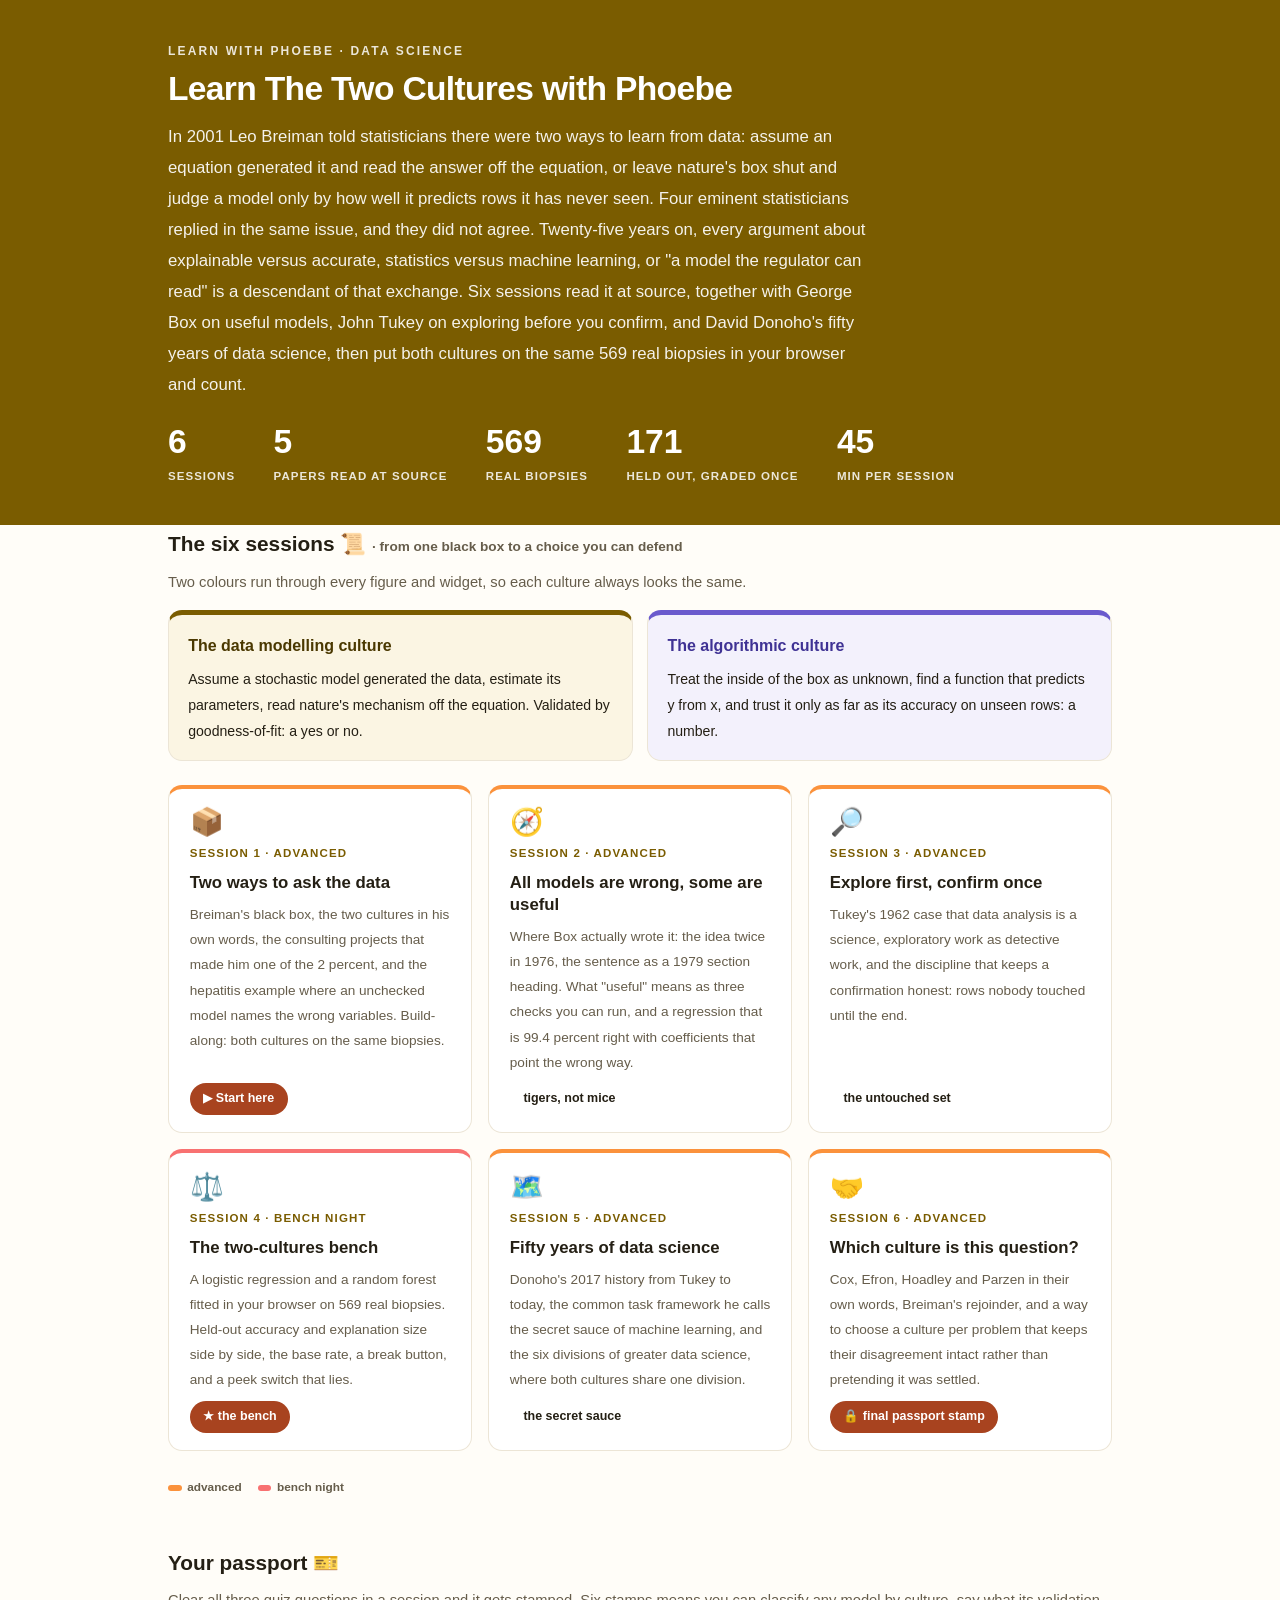
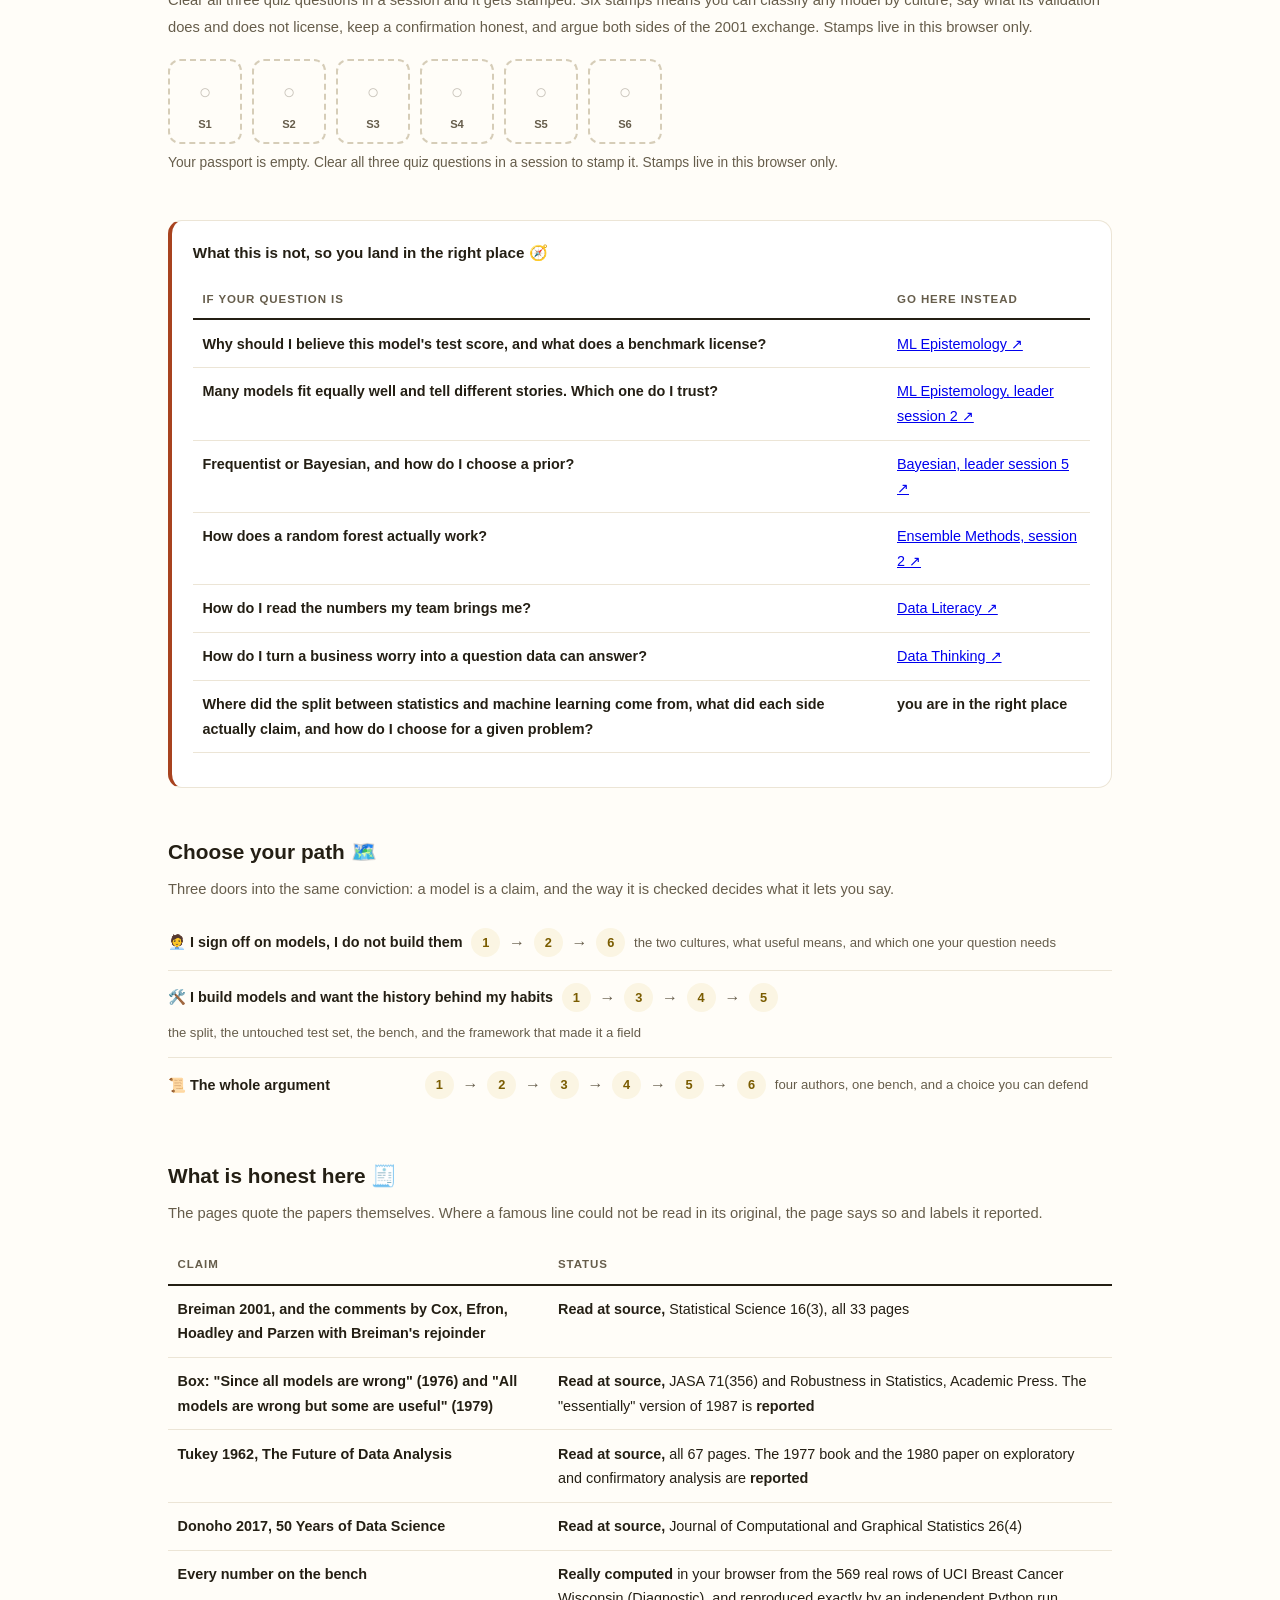
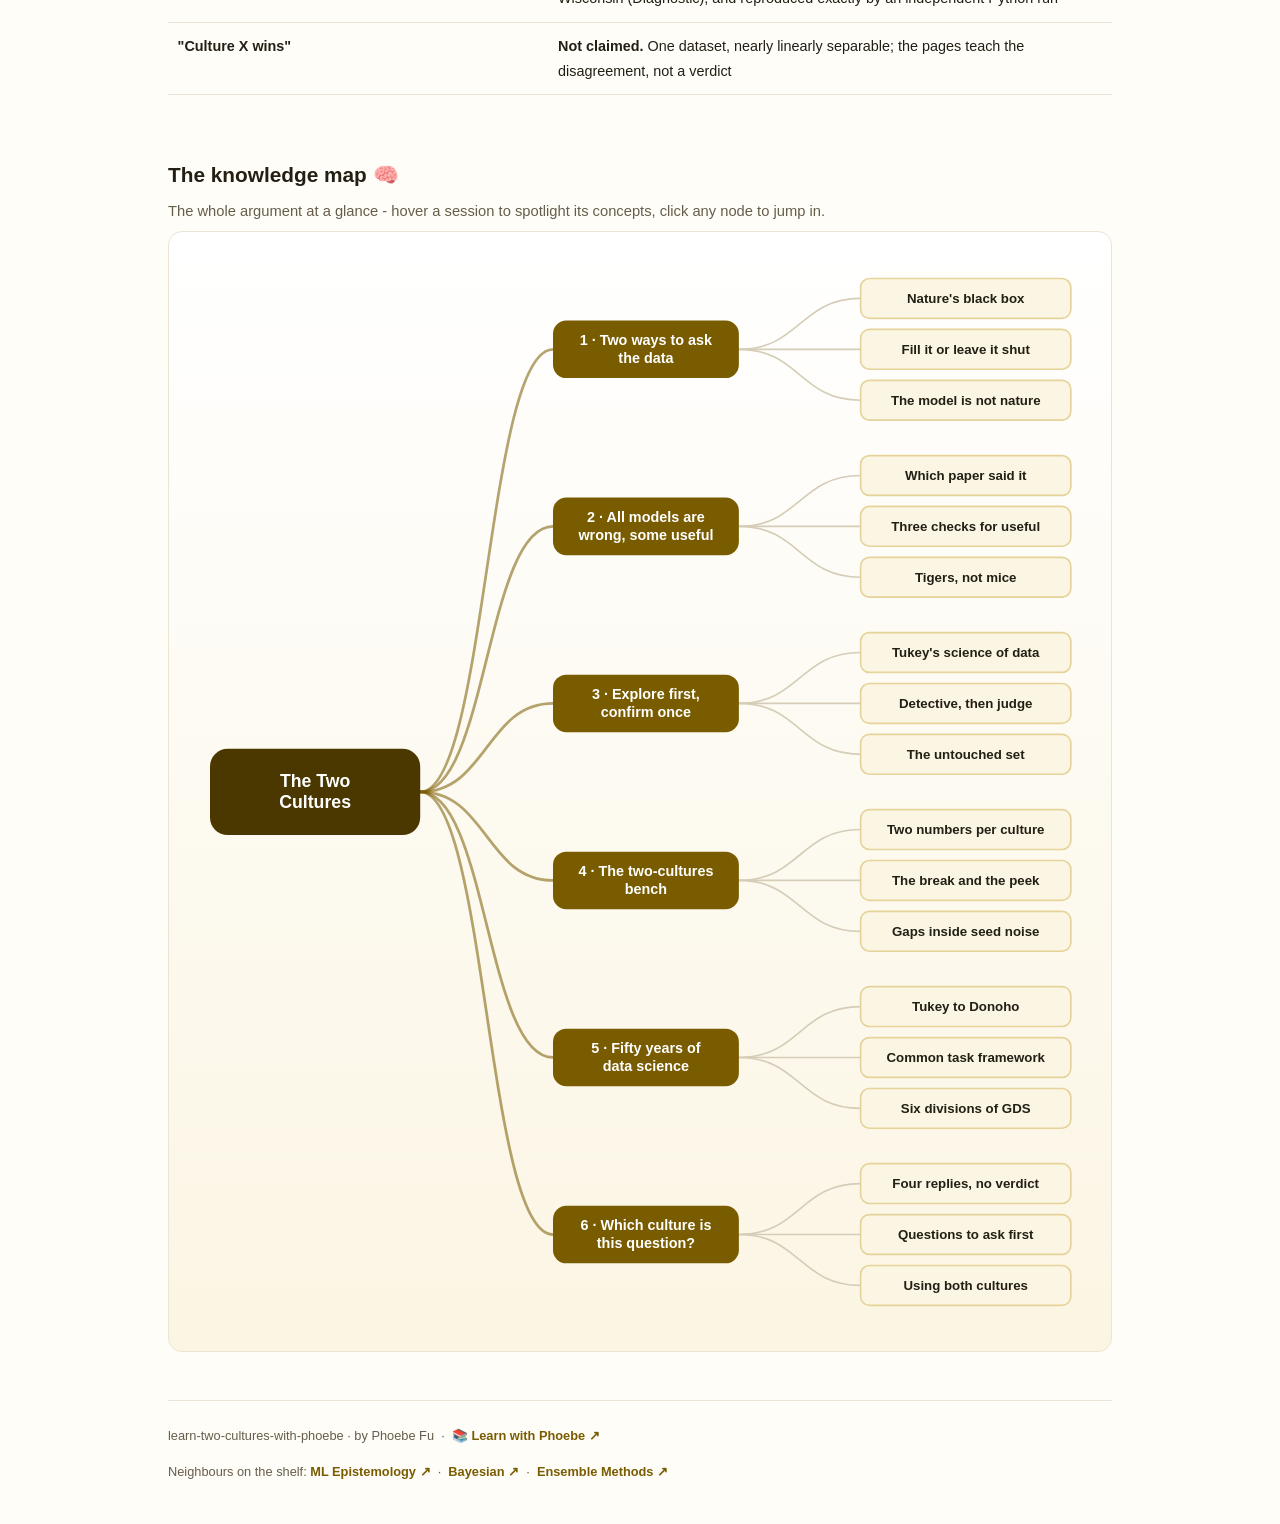
==== commit 6951d864: "Lift pill and header-chip text to WCAG AA The donor stylesheet set amber-ink text on an amber fill (" ====
--- a/index.html
+++ b/index.html
@@ -19,7 +19,7 @@
 <meta name="twitter:image" content="https://phoebefu6.github.io/learn-two-cultures-with-phoebe/assets/og-cover.png">
 <!-- social:end -->
 <title>Learn The Two Cultures with Phoebe</title>
-<link rel="stylesheet" href="assets/style.css?v=1">
+<link rel="stylesheet" href="assets/style.css?v=2">
 <style>
 
   .stats-row { display: flex; gap: 2.4rem; margin-top: 1.5rem; flex-wrap: wrap; }
@@ -59,7 +59,7 @@
   .path b { min-width: 15.5rem; font-size: .9rem; }
   .path .pstep { background: var(--indigo-50); color: var(--indigo); border-radius: 999px; padding: .16rem .68rem; font-weight: 700; font-size: .8rem; text-decoration: none; transition: all .12s ease; }
   .path .pstep:hover { background: var(--indigo); color: #fff; }
-  .path .parr { color: var(--faint); font-weight: 700; }
+  .path .parr { color: var(--muted); font-weight: 700; }
 
   .two-col { display: grid; grid-template-columns: repeat(auto-fit, minmax(16rem, 1fr)); gap: .9rem; margin-top: .9rem; }
   .culture { border-radius: var(--radius); padding: 1rem 1.2rem; border: 1px solid var(--hairline); border-top-width: 5px; }
--- a/assets/style.css
+++ b/assets/style.css
@@ -82,7 +82,7 @@
   white-space: nowrap;
 }
 .chip.level { background: #fff; color: var(--indigo); }
-.chip.audience { background: rgba(255,255,255,.16); color: #fff; border: 1px solid rgba(255,255,255,.35); }
+.chip.audience { background: rgba(255,255,255,.08); color: #fff; border: 1px solid rgba(255,255,255,.35); }
 .chip.time { background: var(--ink); color: #fff; font-variant-numeric: tabular-nums; }
 
 
@@ -245,7 +245,7 @@
 .pill.solid { background: var(--indigo); color: #fff; }
 .pill.light { background: var(--indigo-50); color: var(--indigo); }
 .pill.inkpill { background: var(--ink); color: #fff; }
-.pill.amber, .pill.peach { background: var(--amber); color: var(--amber-ink); }
+.pill.amber, .pill.peach { background: var(--amber); color: #FFFFFF; }
 .pill.bare { color: var(--faint); }
 
 /* ---------- 4D grid ---------- */
@@ -377,7 +377,7 @@
 .callout.example .ex-pill {
   display: inline-block;
   background: var(--amber);
-  color: var(--amber-ink);
+  color: #FFFFFF;
   border-radius: 999px;
   padding: .15rem .7rem;
   font-size: .68rem;
@@ -720,7 +720,7 @@
   font-family: inherit; transition: all .14s ease; white-space: nowrap;
 }
 .sql-btn:hover { background: rgba(255,255,255,.2); }
-.sql-btn.sql-run { background: var(--amber); color: var(--amber-ink); border-color: var(--amber); }
+.sql-btn.sql-run { background: var(--amber); color: #FFFFFF; border-color: var(--amber); }
 .sql-btn.sql-run:hover { filter: brightness(1.05); }
 .sql-label {
   display: block;
@@ -974,7 +974,7 @@
   z-index: 2;
 }
 .hs-pin:hover { transform: translate(-50%, -50%) scale(1.18); }
-.hs-pin.on { background: var(--amber); color: var(--amber-ink); }
+.hs-pin.on { background: var(--amber); color: #FFFFFF; }
 .hs-pin::before {
   content: ""; position: absolute; inset: -7px; border-radius: 999px;
   border: 2px solid var(--indigo); opacity: 0;
@@ -1120,7 +1120,7 @@
   padding: 4px 11px; border-radius: 999px;
   background: rgba(255,255,255,.15);
 }
-.stakes-read .sk-delta.good { background: var(--amber); color: var(--amber-ink); }
+.stakes-read .sk-delta.good { background: var(--amber); color: #FFFFFF; }
 .stakes-read .sk-delta.bad { background: #FCA5A5; color: #7f1d1d; }
 
 /* --- 6. scorecard: halfway self-grade ------------------ */
@@ -1156,7 +1156,7 @@
   background: var(--indigo-50); color: var(--indigo-deep);
   border: 1px solid var(--indigo-soft); cursor: default;
 }
-.pp-pill.full { background: var(--amber); color: var(--amber-ink); border-color: var(--amber); }
+.pp-pill.full { background: var(--amber); color: #FFFFFF; border-color: var(--amber); }
 .pp-strip { display: flex; gap: 10px; flex-wrap: wrap; margin: 18px 0 6px; }
 .pp-stamp {
   display: flex; flex-direction: column; align-items: center; gap: 6px;
@@ -1183,7 +1183,7 @@
   display: inline-block; margin-bottom: 7px;
   font: 800 0.68rem Inter, sans-serif; letter-spacing: .07em;
   text-transform: uppercase; padding: 3px 10px; border-radius: 999px;
-  background: var(--amber); color: var(--amber-ink);
+  background: var(--amber); color: #FFFFFF;
 }
 
 /* --- mobile floor (desktop is the product) ------------- */
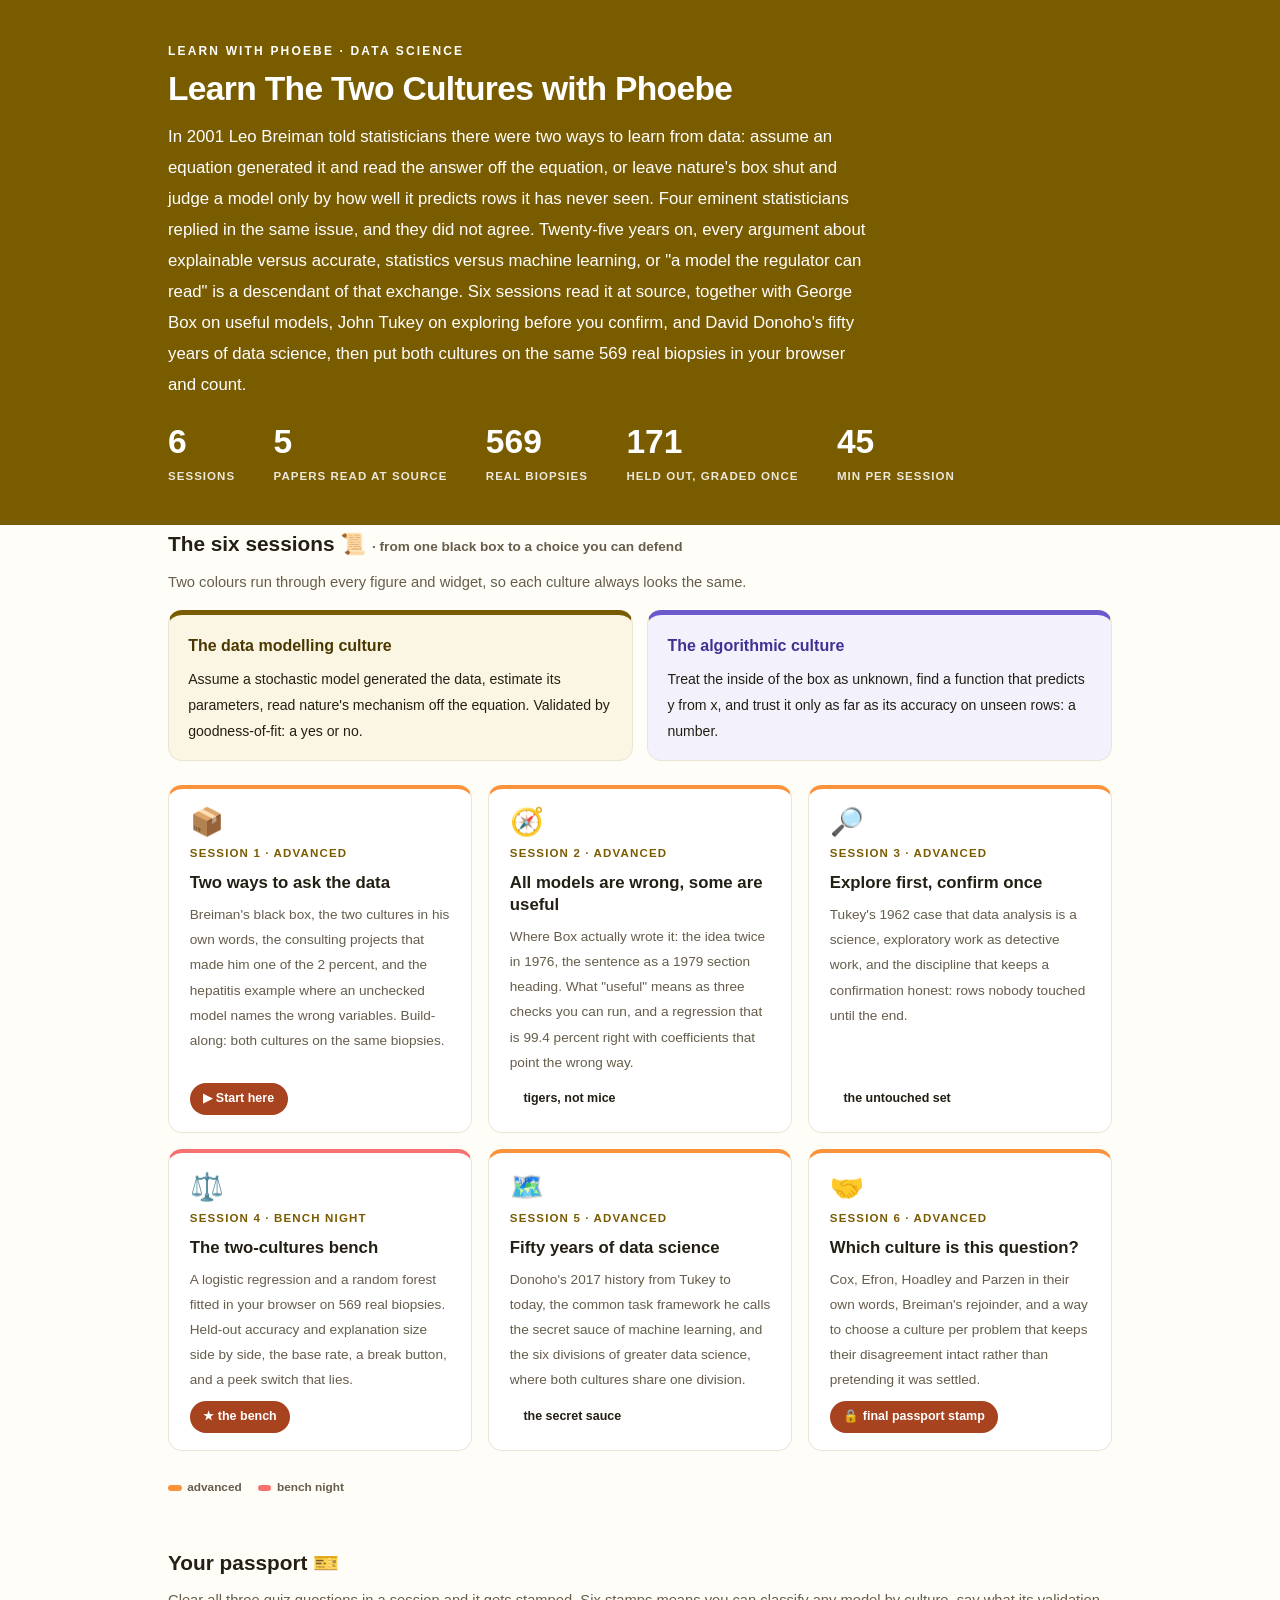
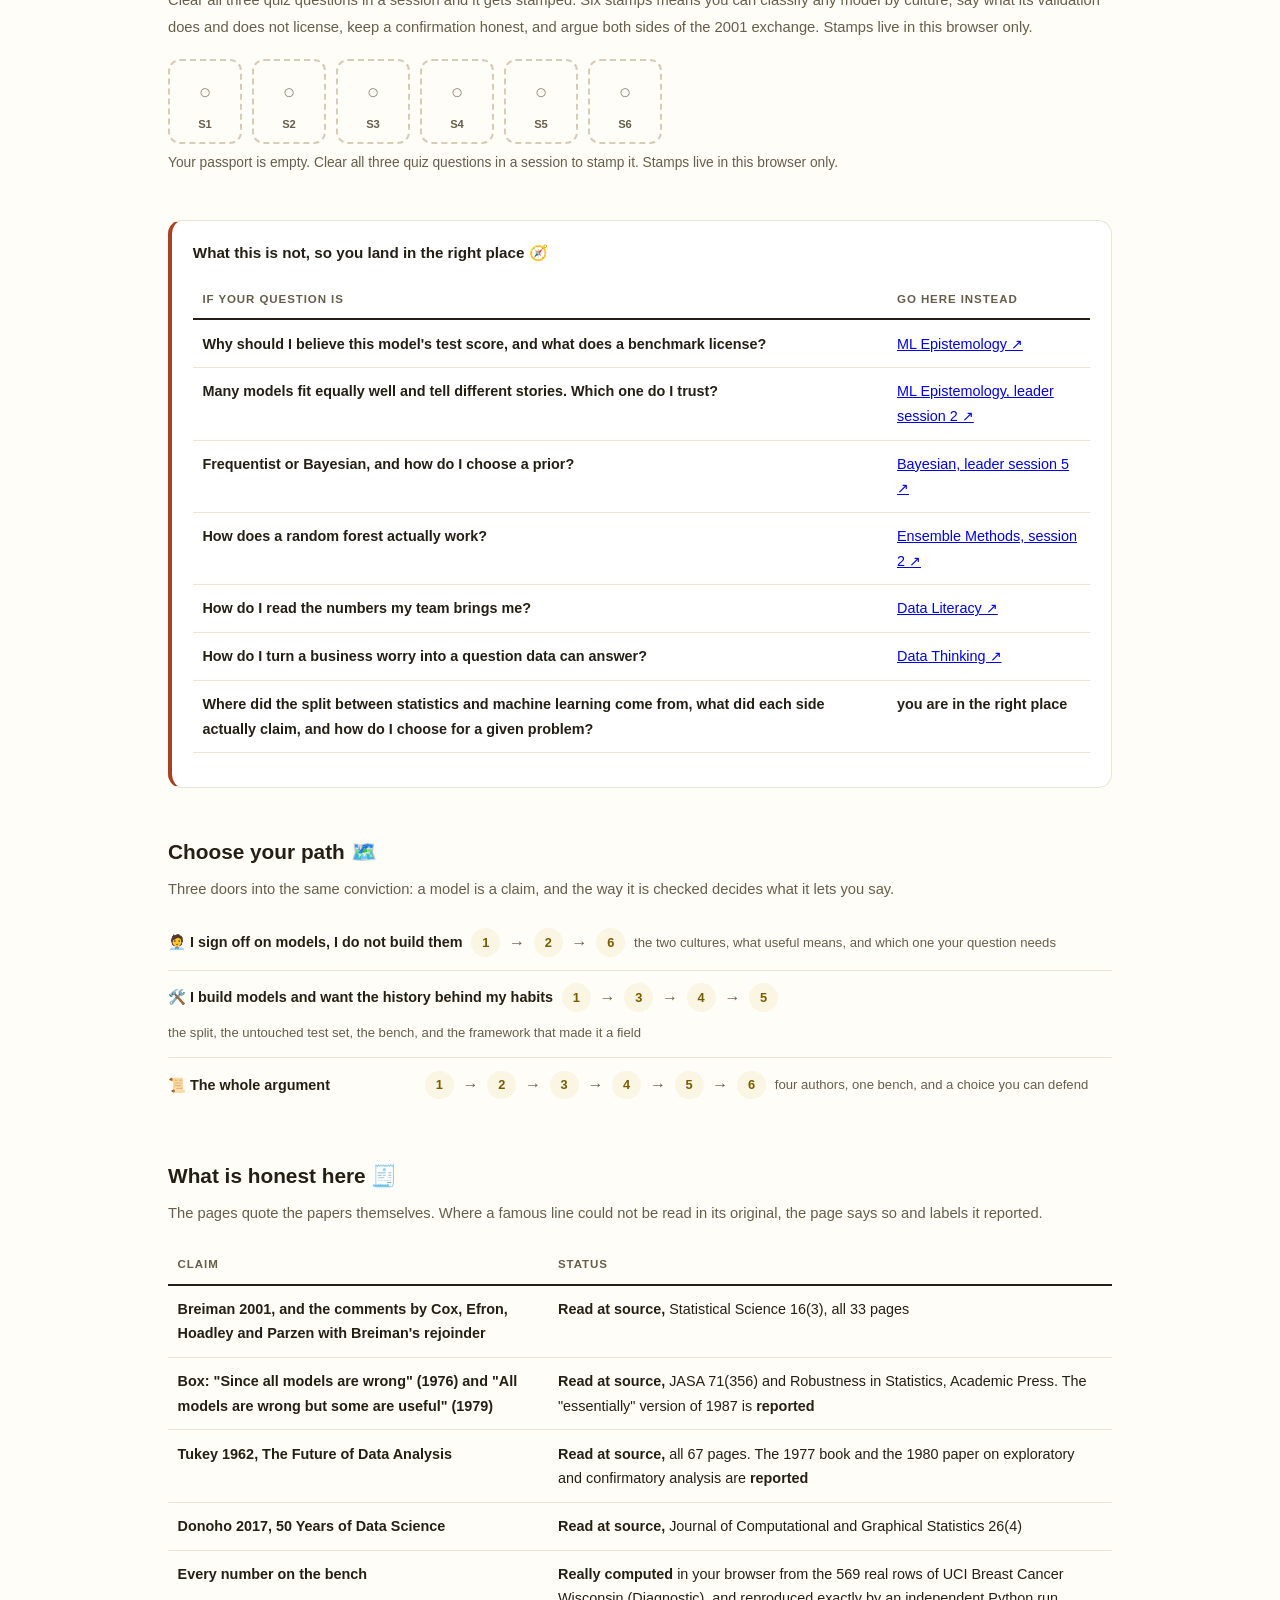
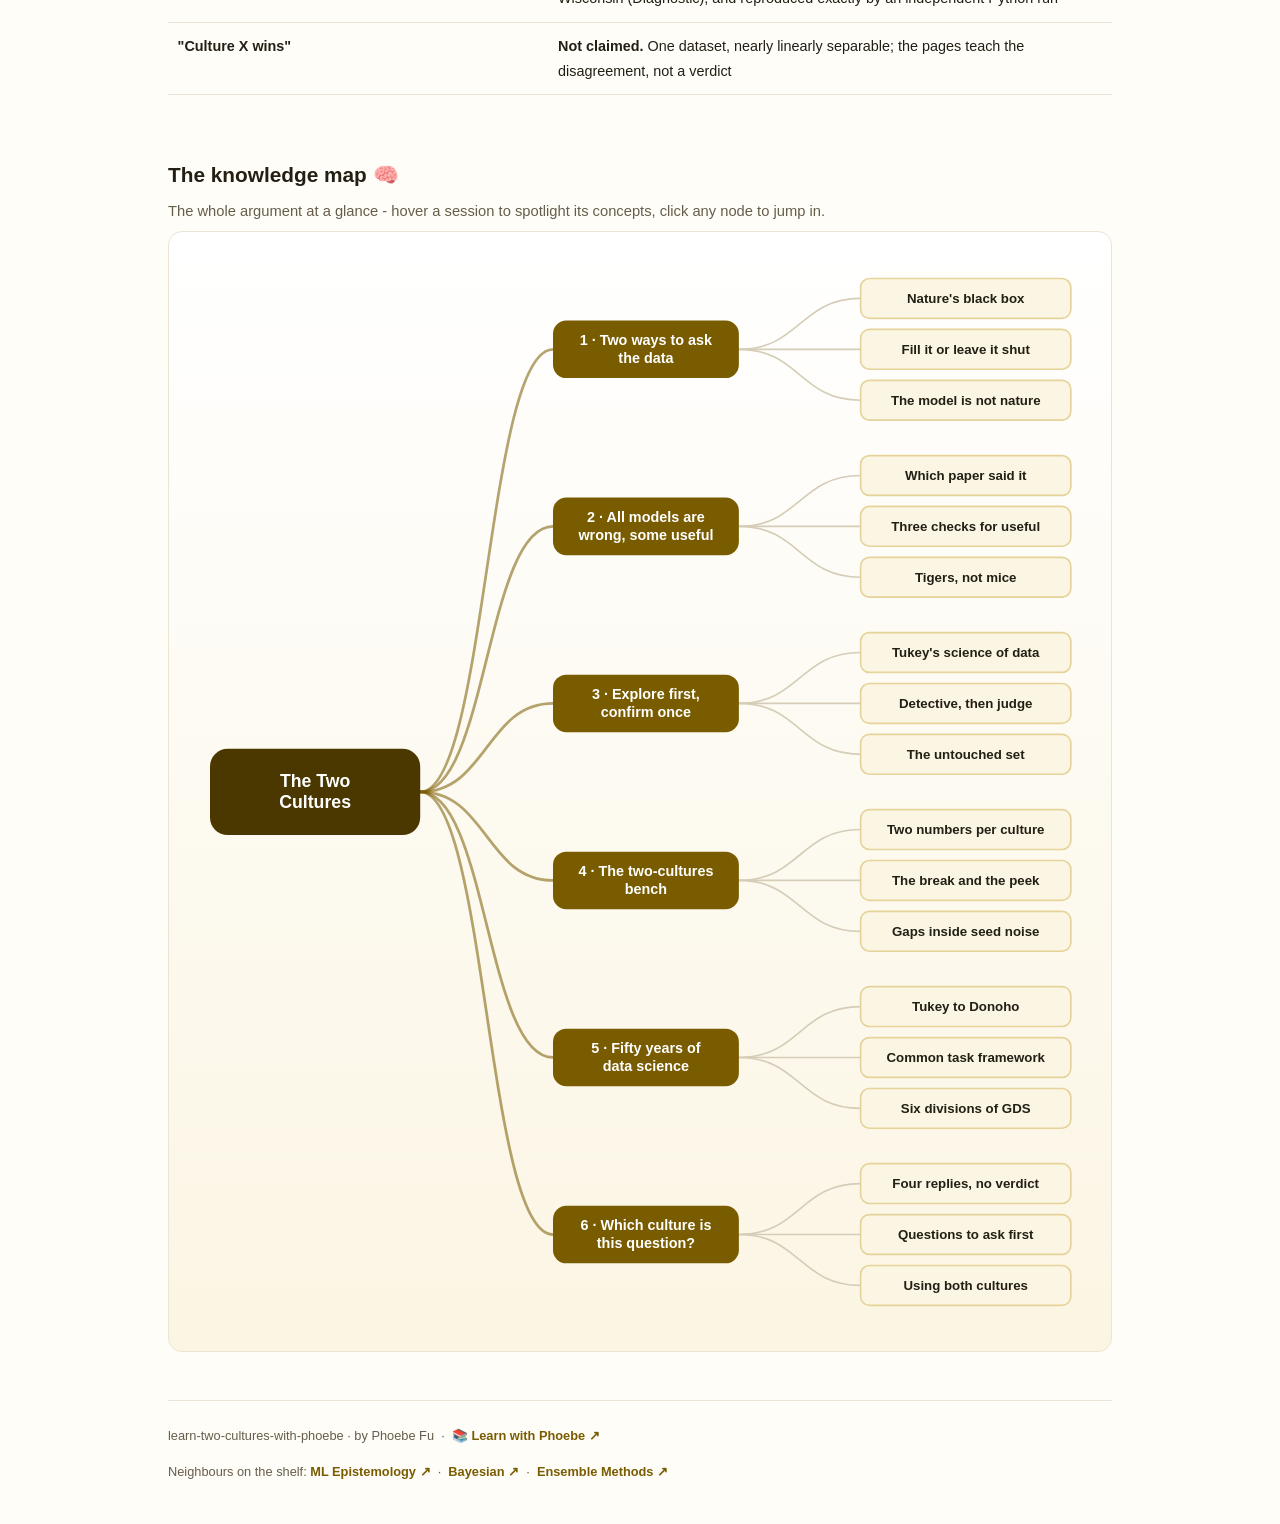
==== commit 84e76ccf: "Lift translucent header text and the empty passport mark to WCAG A full-page contrast probe (every t" ====
--- a/index.html
+++ b/index.html
@@ -19,7 +19,7 @@
 <meta name="twitter:image" content="https://phoebefu6.github.io/learn-two-cultures-with-phoebe/assets/og-cover.png">
 <!-- social:end -->
 <title>Learn The Two Cultures with Phoebe</title>
-<link rel="stylesheet" href="assets/style.css?v=2">
+<link rel="stylesheet" href="assets/style.css?v=3">
 <style>
 
   .stats-row { display: flex; gap: 2.4rem; margin-top: 1.5rem; flex-wrap: wrap; }
--- a/assets/style.css
+++ b/assets/style.css
@@ -57,7 +57,7 @@
   font-size: .75rem;
   letter-spacing: .18em;
   text-transform: uppercase;
-  opacity: .85;
+  opacity: 1;
   font-weight: 600;
 }
 .masthead h1 {
@@ -68,7 +68,7 @@
   letter-spacing: -.02em;
 }
 .masthead h1 .accent { color: inherit; }
-.masthead .sub { font-size: 1.05rem; opacity: .92; max-width: 44rem; }
+.masthead .sub { font-size: 1.05rem; opacity: 1; max-width: 44rem; }
 
 .chip-row { display: flex; flex-wrap: wrap; gap: .5rem; margin-top: 1.1rem; }
 .chip {
@@ -568,7 +568,7 @@
   margin-top: 1.1rem;
   flex-wrap: wrap;
 }
-.journey .jlabel { font-size: .7rem; font-weight: 700; text-transform: uppercase; letter-spacing: .09em; opacity: .8; margin-right: .3rem; }
+.journey .jlabel { font-size: .7rem; font-weight: 700; text-transform: uppercase; letter-spacing: .09em; opacity: 1; margin-right: .3rem; }
 .journey a {
   width: 1.7rem; height: 1.7rem;
   border-radius: 999px;
@@ -1166,7 +1166,7 @@
   transition: all .18s ease;
 }
 .pp-stamp:hover { border-color: var(--indigo-soft); }
-.pp-stamp i { font-size: 1.3rem; font-style: normal; opacity: .35; }
+.pp-stamp i { font-size: 1.3rem; font-style: normal; opacity: .7; }
 .pp-stamp b { font: 800 0.7rem Inter, sans-serif; }
 .pp-stamp.got {
   border-style: solid; border-color: var(--indigo);
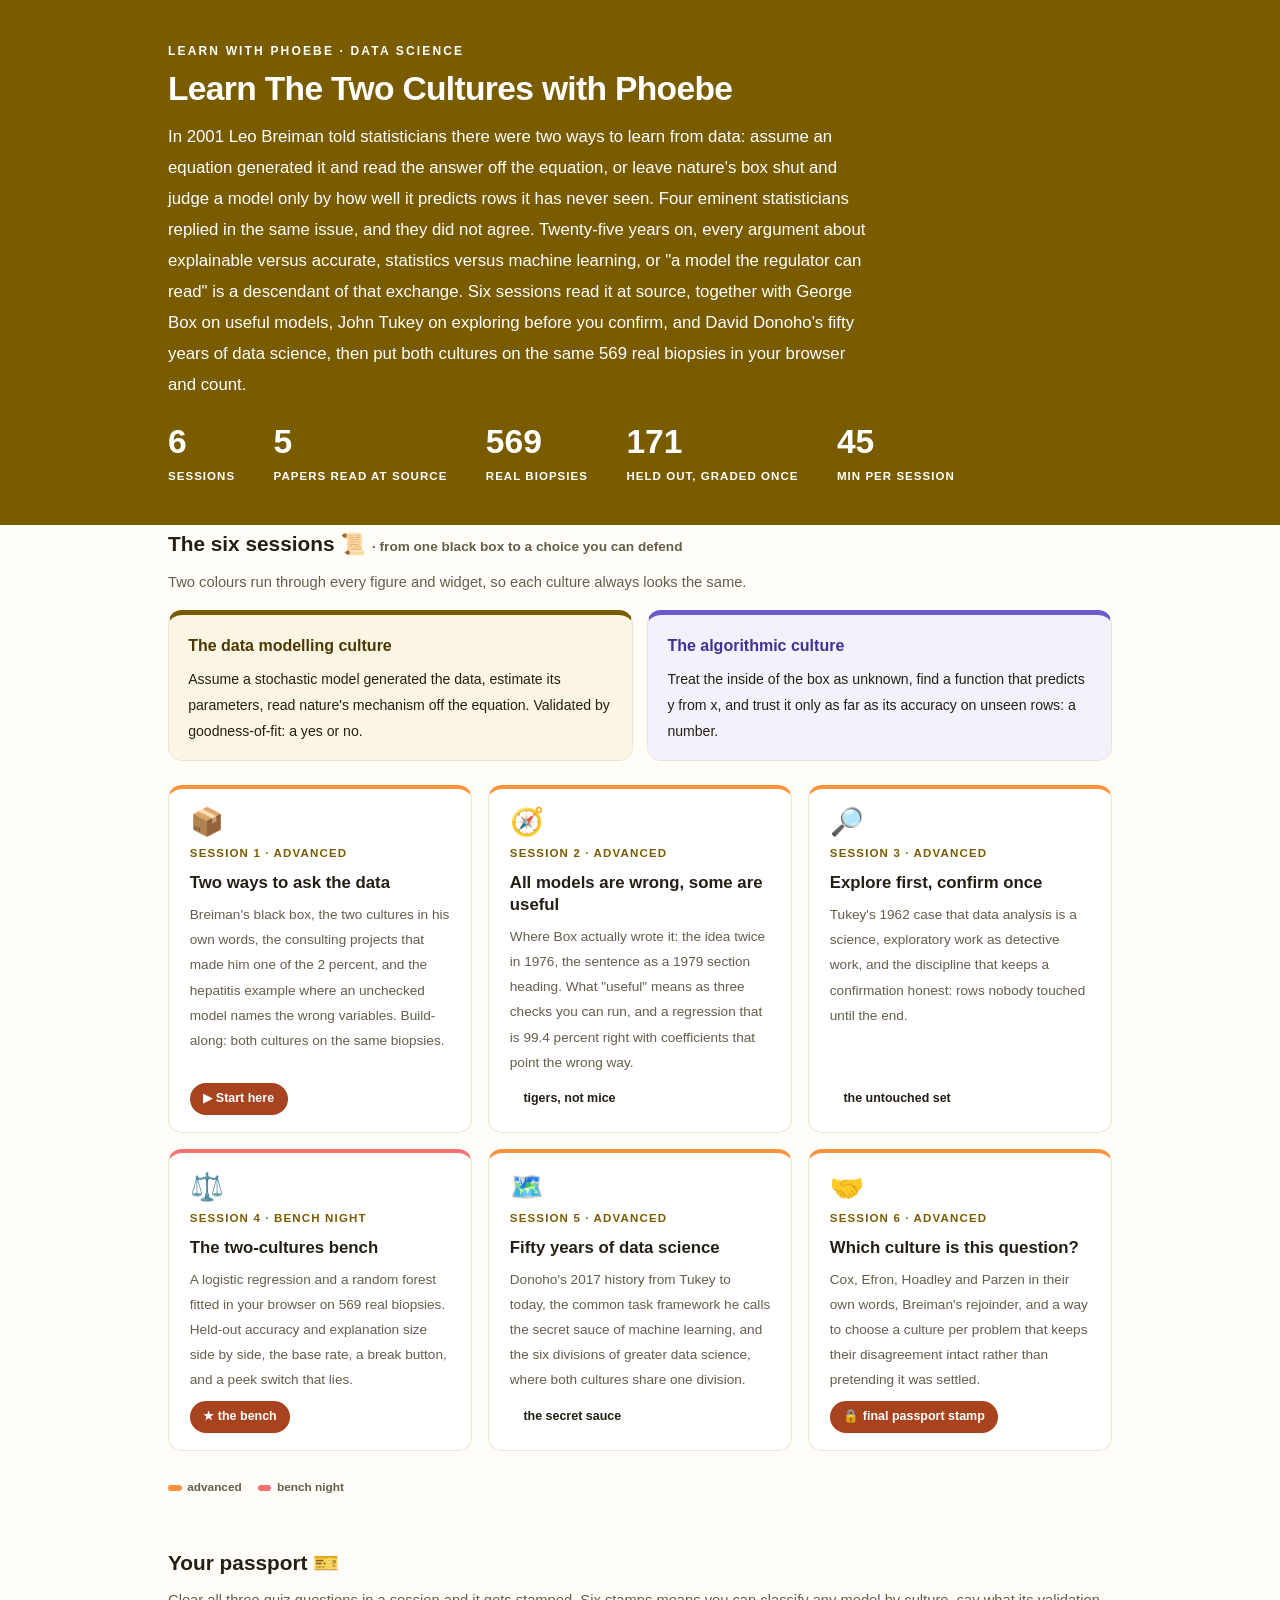
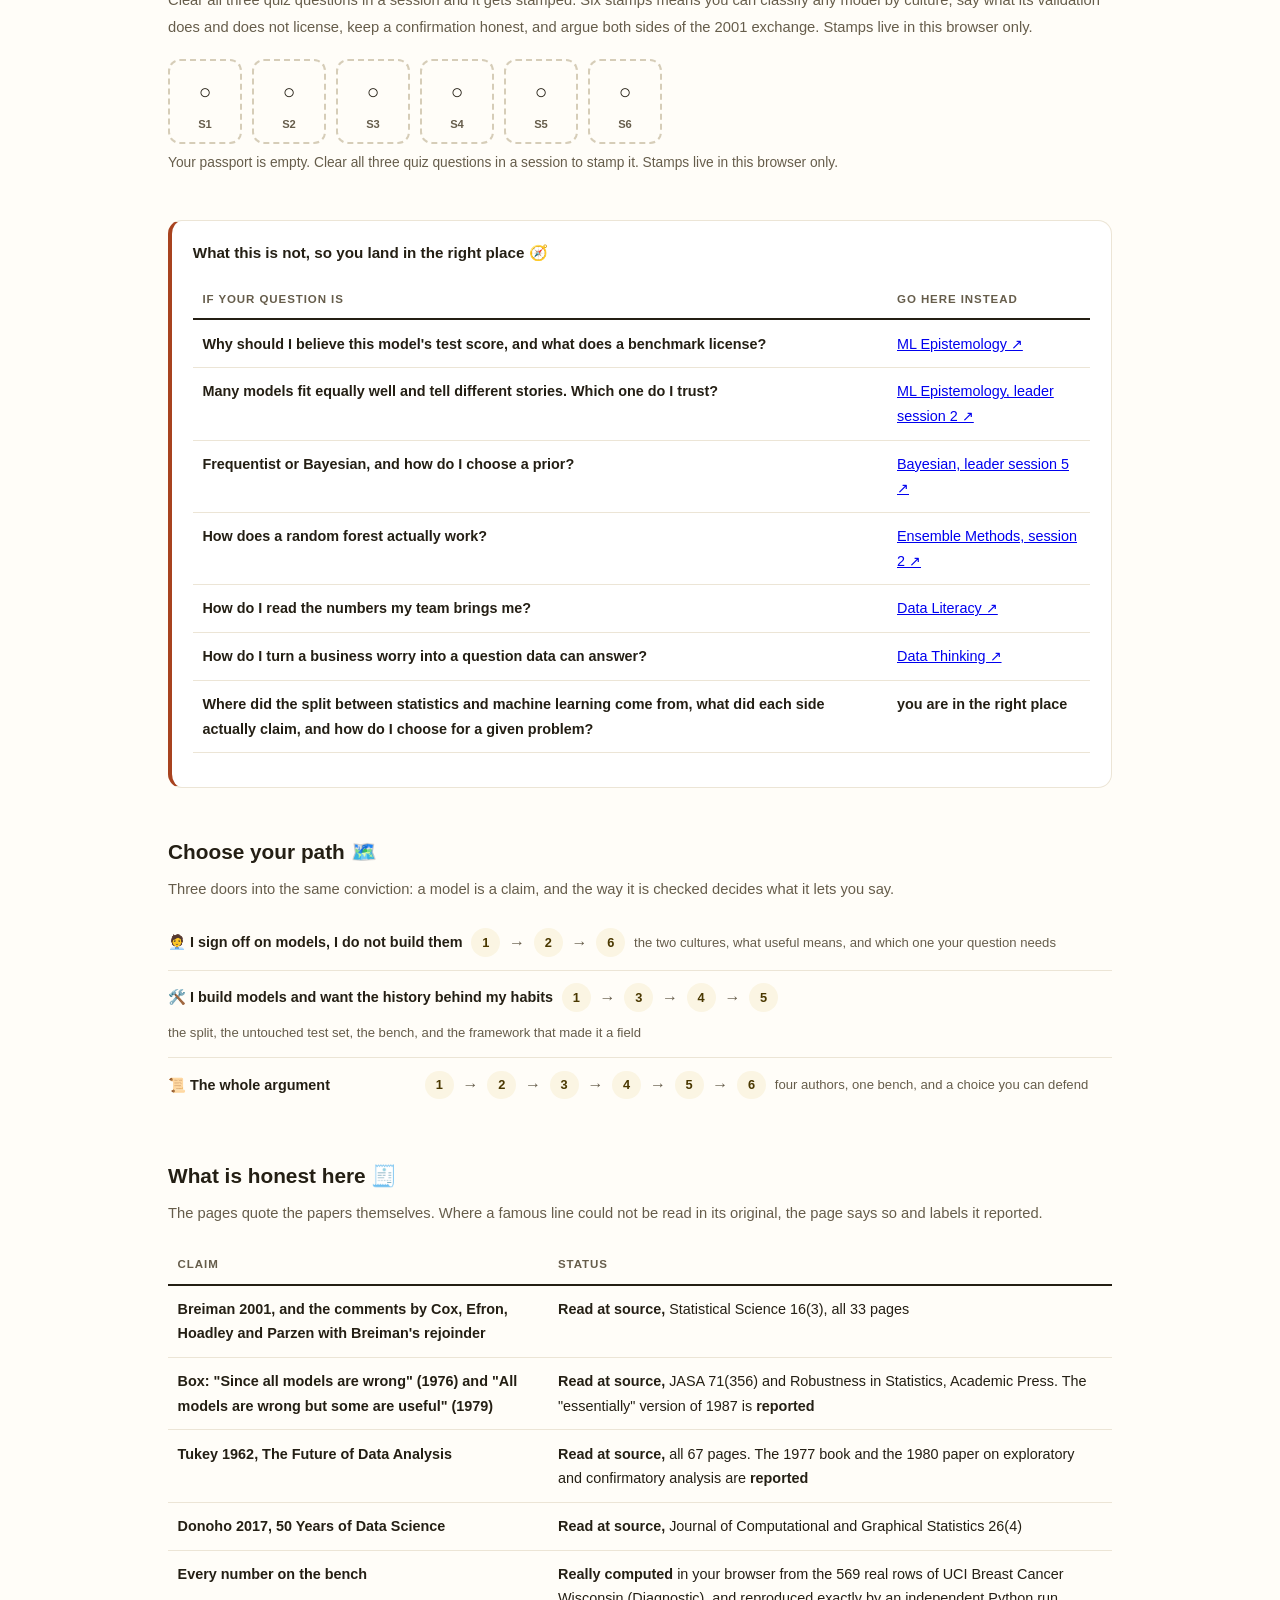
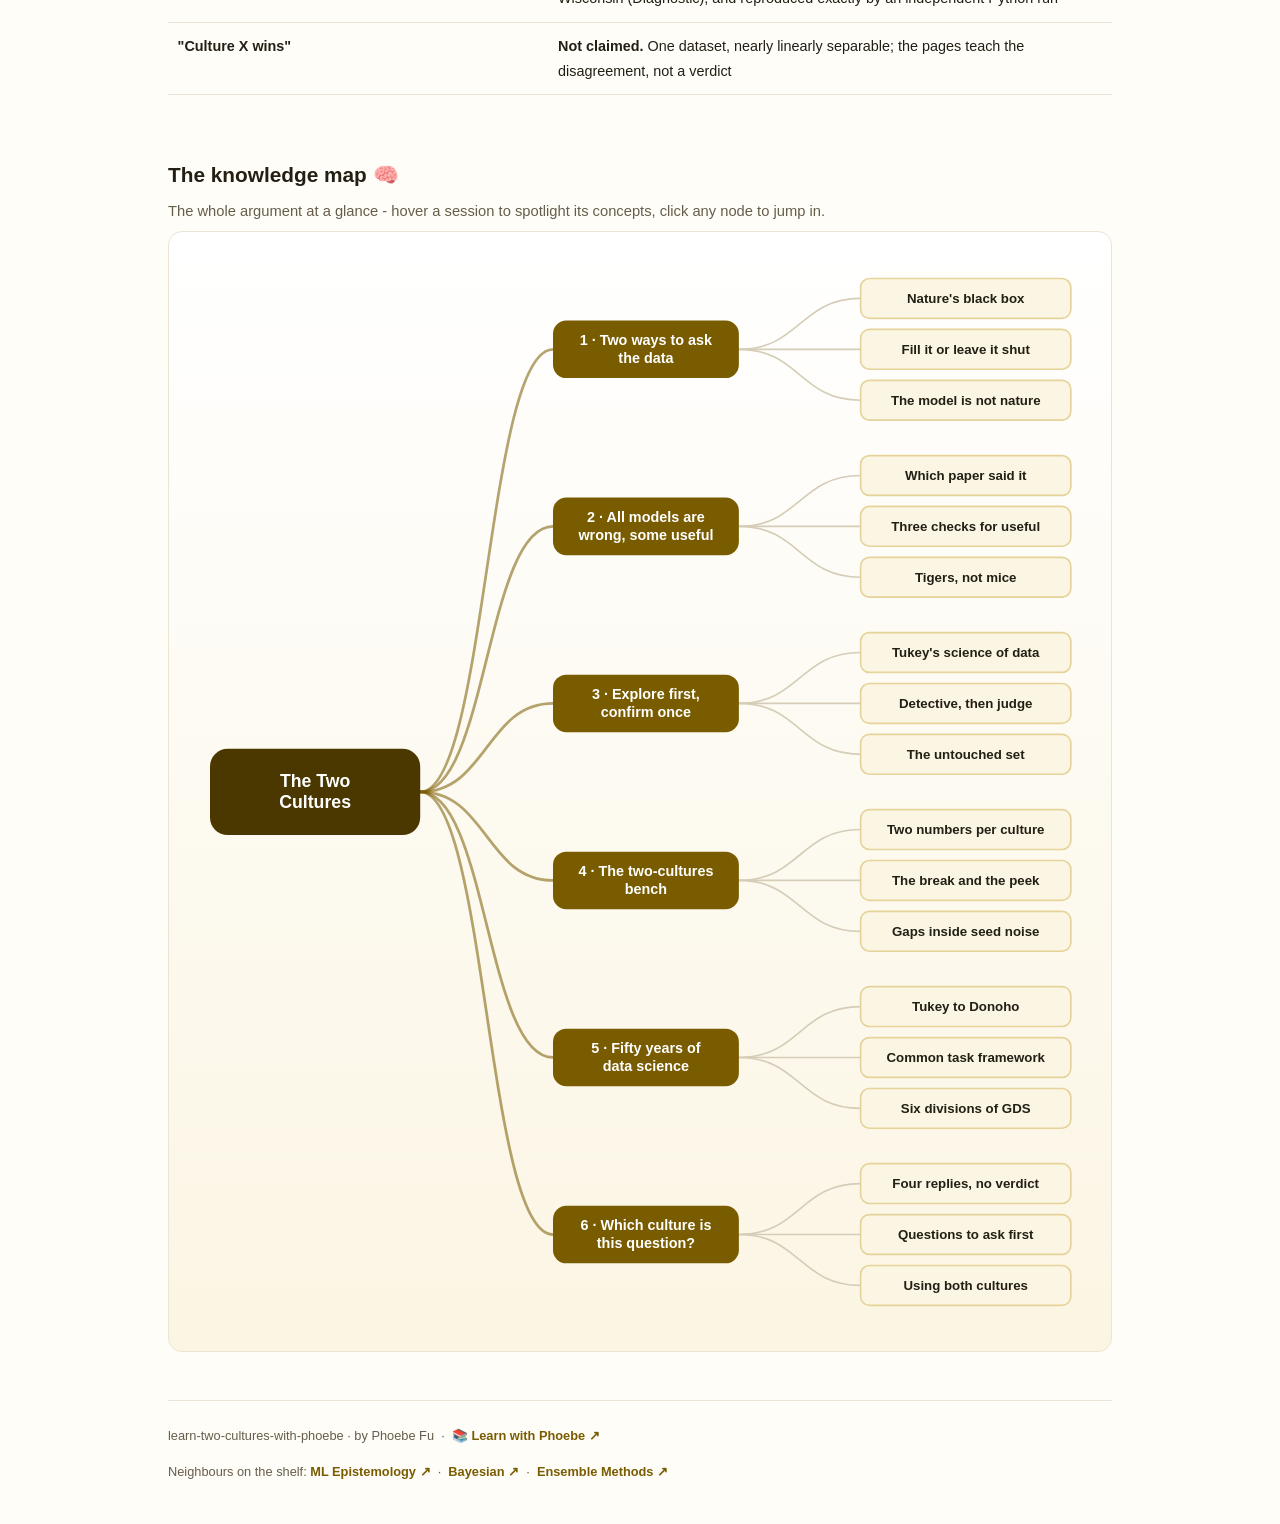
==== commit 7b213a3b: "Light surfaces everywhere: lightbox, cheat panel, code boxes; contrast and phone-width fixes Every d" ====
--- a/index.html
+++ b/index.html
@@ -19,12 +19,12 @@
 <meta name="twitter:image" content="https://phoebefu6.github.io/learn-two-cultures-with-phoebe/assets/og-cover.png">
 <!-- social:end -->
 <title>Learn The Two Cultures with Phoebe</title>
-<link rel="stylesheet" href="assets/style.css?v=3">
+<link rel="stylesheet" href="assets/style.css?v=19">
 <style>
 
   .stats-row { display: flex; gap: 2.4rem; margin-top: 1.5rem; flex-wrap: wrap; }
   .stat b { display: block; font-size: 2.1rem; font-weight: 800; line-height: 1.05; font-variant-numeric: tabular-nums; }
-  .stat span { font-size: .72rem; opacity: .85; text-transform: uppercase; letter-spacing: .09em; font-weight: 600; }
+  .stat span { font-size: .72rem; opacity: 1; text-transform: uppercase; letter-spacing: .09em; font-weight: 600; }
 
   .course-grid { display: grid; grid-template-columns: repeat(auto-fit, minmax(17rem, 1fr)); gap: 1rem; margin-top: 1.5rem; }
   .course-card {
@@ -57,7 +57,7 @@
   .path { display: flex; gap: .55rem; align-items: center; padding: .75rem 0; border-bottom: .5px solid var(--hairline); flex-wrap: wrap; }
   .path:last-child { border-bottom: none; }
   .path b { min-width: 15.5rem; font-size: .9rem; }
-  .path .pstep { background: var(--indigo-50); color: var(--indigo); border-radius: 999px; padding: .16rem .68rem; font-weight: 700; font-size: .8rem; text-decoration: none; transition: all .12s ease; }
+  .path .pstep { background: var(--indigo-50); color: var(--indigo-deep); border-radius: 999px; padding: .16rem .68rem; font-weight: 700; font-size: .8rem; text-decoration: none; transition: all .12s ease; }
   .path .pstep:hover { background: var(--indigo); color: #fff; }
   .path .parr { color: var(--muted); font-weight: 700; }
 
@@ -252,6 +252,6 @@
 window.MINDMAP_DATA = {"title": "The Two\nCultures", "centerColor": "#4A3800", "sessions": [{"label": "Two ways to ask\nthe data", "href": "courses/01-two-ways-to-ask-the-data.html", "color": "#FB923C", "concepts": [{"label": "Nature's black box", "href": "courses/01-two-ways-to-ask-the-data.html"}, {"label": "Fill it or leave it shut", "href": "courses/01-two-ways-to-ask-the-data.html"}, {"label": "The model is not nature", "href": "courses/01-two-ways-to-ask-the-data.html"}]}, {"label": "All models are\nwrong, some useful", "href": "courses/02-all-models-are-wrong.html", "color": "#FB923C", "concepts": [{"label": "Which paper said it", "href": "courses/02-all-models-are-wrong.html"}, {"label": "Three checks for useful", "href": "courses/02-all-models-are-wrong.html"}, {"label": "Tigers, not mice", "href": "courses/02-all-models-are-wrong.html"}]}, {"label": "Explore first,\nconfirm once", "href": "courses/03-explore-first-confirm-once.html", "color": "#FB923C", "concepts": [{"label": "Tukey's science of data", "href": "courses/03-explore-first-confirm-once.html"}, {"label": "Detective, then judge", "href": "courses/03-explore-first-confirm-once.html"}, {"label": "The untouched set", "href": "courses/03-explore-first-confirm-once.html"}]}, {"label": "The two-cultures\nbench", "href": "courses/04-the-two-cultures-bench.html", "color": "#F87171", "concepts": [{"label": "Two numbers per culture", "href": "courses/04-the-two-cultures-bench.html"}, {"label": "The break and the peek", "href": "courses/04-the-two-cultures-bench.html"}, {"label": "Gaps inside seed noise", "href": "courses/04-the-two-cultures-bench.html"}]}, {"label": "Fifty years of\ndata science", "href": "courses/05-fifty-years-of-data-science.html", "color": "#FB923C", "concepts": [{"label": "Tukey to Donoho", "href": "courses/05-fifty-years-of-data-science.html"}, {"label": "Common task framework", "href": "courses/05-fifty-years-of-data-science.html"}, {"label": "Six divisions of GDS", "href": "courses/05-fifty-years-of-data-science.html"}]}, {"label": "Which culture is\nthis question?", "href": "courses/06-which-culture-is-this-question.html", "color": "#FB923C", "concepts": [{"label": "Four replies, no verdict", "href": "courses/06-which-culture-is-this-question.html"}, {"label": "Questions to ask first", "href": "courses/06-which-culture-is-this-question.html"}, {"label": "Using both cultures", "href": "courses/06-which-culture-is-this-question.html"}]}]};
 </script>
 <script src="assets/mindmap.js?v=1"></script>
-<script src="assets/app.js?v=1"></script>
+<script src="assets/app.js?v=19"></script>
 </body>
 </html>
--- a/assets/style.css
+++ b/assets/style.css
@@ -19,8 +19,8 @@
   --amber-ink: #7A2E12;
   --amber-50: #FBEDE6;
   --paper: #FFFDF8;
-  --code-bg: #2A2418;
-  --code-ink: #F3ECDD;
+  --code-bg: #FBF5E3;
+  --code-ink: #241F14;
   --vio: #6A5ACD;
   --vio-deep: #3F3294;
   --vio-mid: #8B7FD9;
@@ -246,7 +246,7 @@
 .pill.light { background: var(--indigo-50); color: var(--indigo); }
 .pill.inkpill { background: var(--ink); color: #fff; }
 .pill.amber, .pill.peach { background: var(--amber); color: #FFFFFF; }
-.pill.bare { color: var(--faint); }
+.pill.bare { color: var(--muted); }
 
 /* ---------- 4D grid ---------- */
 .grid-2 { display: grid; grid-template-columns: repeat(auto-fit, minmax(15rem, 1fr)); gap: .8rem; margin: .5rem 0 1rem; }
@@ -275,10 +275,11 @@
 table.clean td:first-child { font-weight: 600; }
 
 /* ---------- prompt boxes ---------- */
-.prompt-box {
+.prompt-box{
   position: relative;
-  background: var(--code-bg);
-  color: var(--code-ink);
+  background: #FBF5E3;
+  border: 1px solid #ECE5D6;
+  color: #241F14;
   border-radius: var(--radius);
   padding: 1.1rem 1.2rem;
   margin: 1rem 0 1.2rem;
@@ -288,12 +289,12 @@
   white-space: pre-wrap;
   word-break: break-word;
 }
-.prompt-box .label {
+.prompt-box .label{
   position: absolute;
   top: -0.7rem;
   left: 1rem;
-  background: var(--indigo);
-  color: #fff;
+  background: #7A5C00;
+  color: #FFFFFF;
   font-family: "Inter", -apple-system, sans-serif;
   font-size: .68rem;
   font-weight: 700;
@@ -304,13 +305,13 @@
 }
 .prompt-box.bad .label { background: var(--faint); color: var(--ink); }
 .prompt-box.good .label { background: var(--amber); color: #FFFFFF; }
-.copy-btn {
+.copy-btn{
   position: absolute;
   top: .7rem;
   right: .7rem;
-  background: rgba(255,255,255,.1);
-  border: 1px solid rgba(255,255,255,.25);
-  color: #fff;
+  background: #FFFFFF;
+  border: 1px solid #ECE5D6;
+  color: #241F14;
   border-radius: 999px;
   padding: .25rem .8rem;
   font-size: .72rem;
@@ -319,7 +320,7 @@
   font-family: "Inter", -apple-system, sans-serif;
   transition: background .15s ease;
 }
-.copy-btn:hover { background: rgba(255,255,255,.22); }
+.copy-btn:hover { background: #ECE5D6; }
 .copy-btn.copied { background: var(--amber); border-color: var(--amber); color: #FFFFFF; }
 
 /* ---------- demo steps ---------- */
@@ -414,7 +415,7 @@
   gap: .4rem;
 }
 
-.lightbox {
+.lightbox{
   position: fixed;
   inset: 0;
   z-index: 100;
@@ -426,7 +427,7 @@
   cursor: zoom-out;
 }
 .lightbox.open { display: flex; }
-.lightbox .inner {
+.lightbox .inner{
   background: #fff;
   box-shadow: 0 12px 40px rgba(var(--shadow-rgb),.18);
   border-radius: var(--radius);
@@ -436,13 +437,12 @@
   overflow: auto;
 }
 .lightbox .inner svg, .lightbox .inner img { width: min(88vw, 70rem); height: auto; }
-.lightbox .close-hint {
+.lightbox .close-hint{
   position: fixed;
   top: 1rem; right: 1.4rem;
   color: var(--ink);
   font-size: .8rem;
   font-weight: 600;
-  opacity: .8;
 }
 
 /* ---------- courses covered ---------- */
@@ -461,19 +461,20 @@
 .covered-row .note { margin-left: auto; color: var(--muted); font-size: .78rem; text-align: right; }
 
 /* ---------- cheat sheet footer ---------- */
-.cheat {
-  background: var(--ink);
-  color: #fff;
+.cheat{
+  background: #FBF5E3;
+  border: 1px solid #ECE5D6;
+  color: #241F14;
   border-radius: var(--radius);
   padding: 1.6rem 1.6rem 1.3rem;
   margin-top: 3rem;
 }
 .cheat h3 { font-size: 1.1rem; margin-bottom: 1rem; }
-.cheat h3 span { color: var(--indigo-soft); }
+.cheat h3 span { color: #7A5C00; }
 .cheat .grid-2 { gap: 1rem; }
 .cheat .cheat-item { border-left: 3px solid var(--indigo-mid); padding-left: .8rem; }
-.cheat .cheat-item b { display: block; font-size: .85rem; color: var(--indigo-soft); }
-.cheat .cheat-item span { font-size: .82rem; opacity: .85; }
+.cheat .cheat-item b { display: block; font-size: .85rem; color: #4A3800; }
+.cheat .cheat-item span { font-size: .82rem; color: #665D4B; }
 
 footer.pagefoot {
   border-top: 1px solid var(--hairline);
@@ -1166,7 +1167,7 @@
   transition: all .18s ease;
 }
 .pp-stamp:hover { border-color: var(--indigo-soft); }
-.pp-stamp i { font-size: 1.3rem; font-style: normal; opacity: .7; }
+.pp-stamp i { font-size: 1.3rem; font-style: normal; opacity: 1; }
 .pp-stamp b { font: 800 0.7rem Inter, sans-serif; }
 .pp-stamp.got {
   border-style: solid; border-color: var(--indigo);
@@ -1330,3 +1331,28 @@
 .tcb-list span { display: block; font: 700 .7rem Inter, sans-serif; letter-spacing: .05em; text-transform: uppercase; color: var(--muted); margin-bottom: .15rem; }
 .tcb-note { margin-top: .55rem; font-size: .78rem; color: var(--muted); line-height: 1.5; }
 .tcb-base { margin-top: .8rem; font-size: .86rem; color: var(--ink); line-height: 1.6; border-left: 3px solid var(--amber); padding-left: .7rem; }
+
+/* layout-patch-3: phone-width overflow (2026-10-10) */
+.sql-bar { flex-wrap: wrap; }
+@media (max-width: 480px) {
+  .covered-row { flex-wrap: wrap; }
+  .covered-row .note { margin-left: 0; text-align: left; flex-basis: 100%; }
+  details.card summary { flex-wrap: wrap; }
+  details.card summary .mini { white-space: normal; }
+  .wk, .sqlbox, .prompt-box, pre { max-width: 100%; overflow-x: auto; }
+  .mono, code, strong, .note { overflow-wrap: anywhere; }
+  select, input[type=range], label { max-width: 100%; }
+  canvas, svg, img { max-width: 100%; height: auto; }
+  .tree-kids, .tree-node-wrap, .tree-node, .rb-night, .al-row, .gd-field, .tl-row, .sl-row { max-width: 100%; overflow-x: auto; }
+  .tl-cols, .sl-cols, .bb-cols, .ev-cols, [class$="-cols"] { grid-template-columns: 1fr !important; display: grid; }
+  .tl-cols > *, .sl-cols > *, [class$="-cols"] > * { min-width: 0; max-width: 100%; }
+  .mono { white-space: normal; }
+  .er-w, .bb-lab, .tl-lev, .sl-lev { max-width: 100%; white-space: normal; }
+}
+/* contrast-patch-2b */
+.cheat a { color: var(--indigo-deep, var(--ink)); }
+.chip.audience { background: transparent; border-color: rgba(255,255,255,.55); }
+.masthead a, .masthead .sub a { color: #fff; text-decoration: underline; text-underline-offset: 2px; }
+.prompt-box b, .prompt-box strong { color: var(--indigo-deep, var(--ink)); }
+.prompt-box span, .prompt-box em, .prompt-box i { color: inherit; }
+.pp-stamp i { color: var(--ink); }
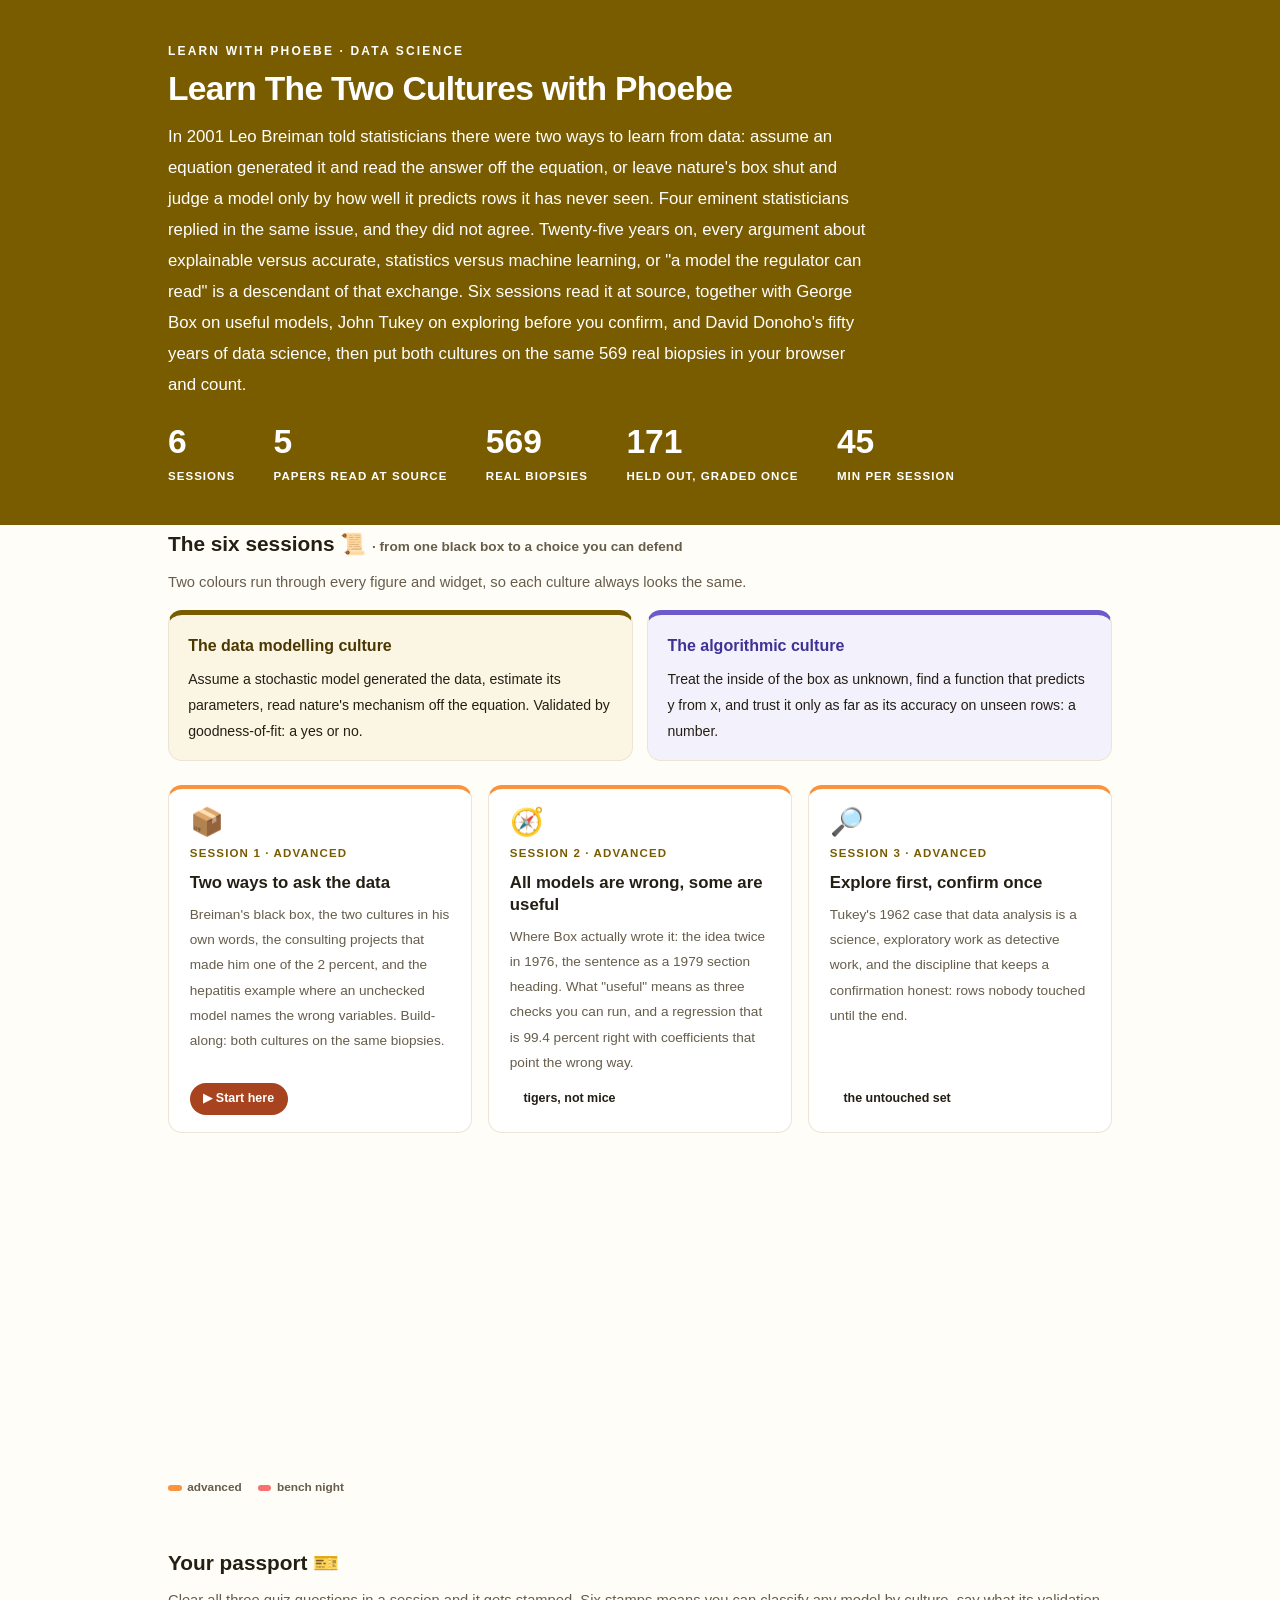
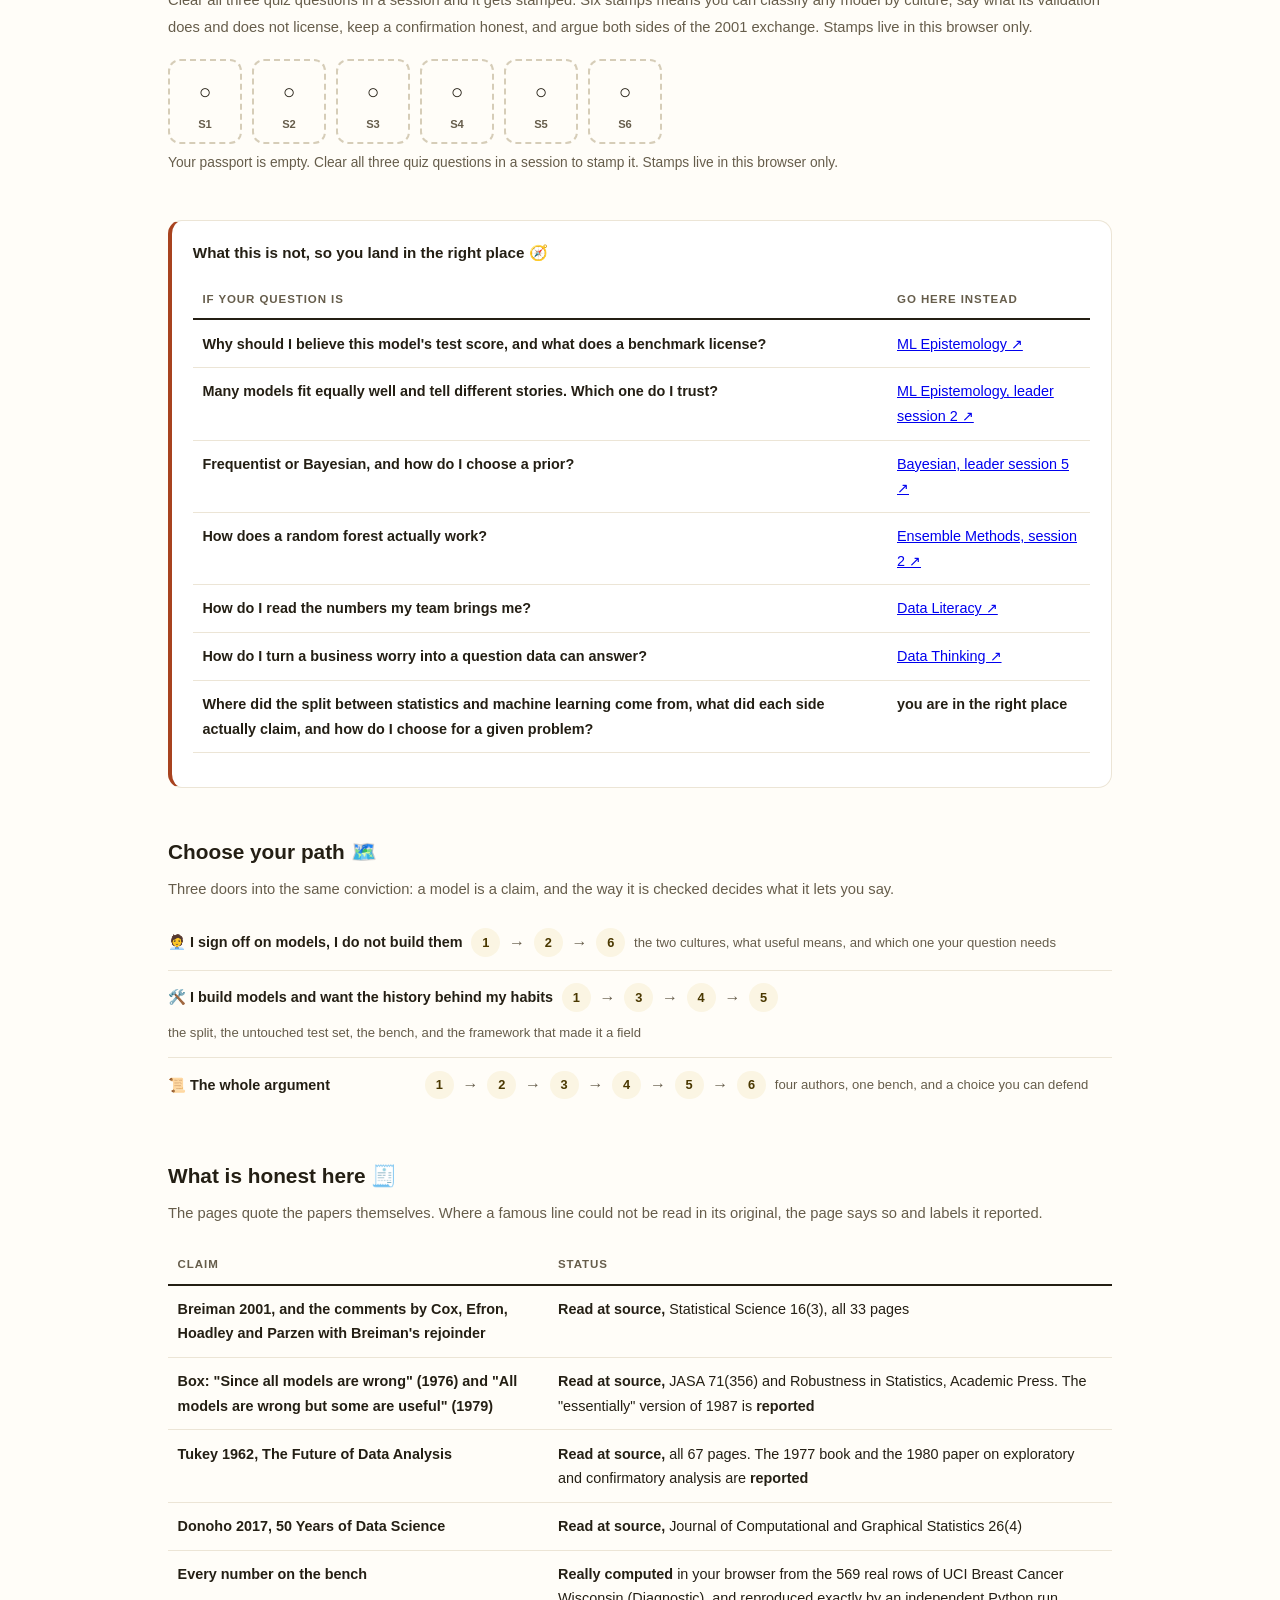
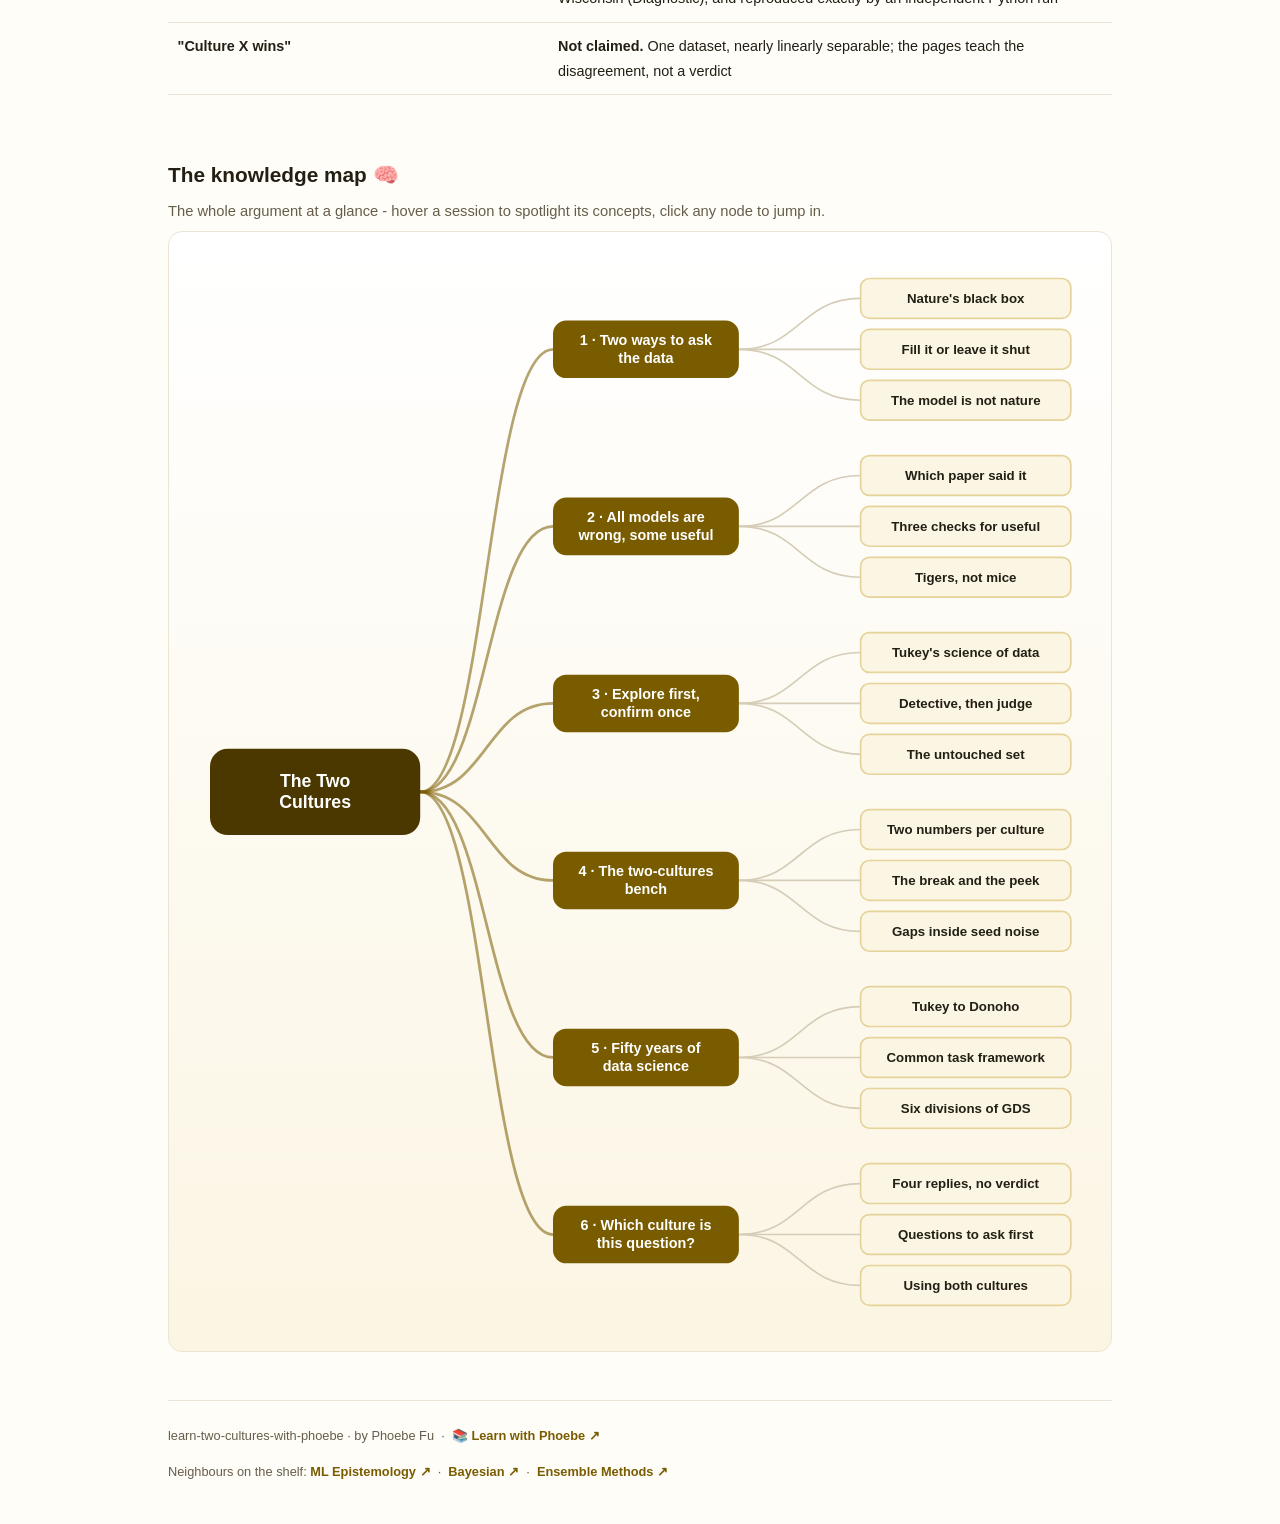
==== commit ec5061d8: "Prompt-box label inside the box: overflow no longer cuts it in half The label hung 0.7rem above the " ====
--- a/index.html
+++ b/index.html
@@ -19,7 +19,7 @@
 <meta name="twitter:image" content="https://phoebefu6.github.io/learn-two-cultures-with-phoebe/assets/og-cover.png">
 <!-- social:end -->
 <title>Learn The Two Cultures with Phoebe</title>
-<link rel="stylesheet" href="assets/style.css?v=19">
+<link rel="stylesheet" href="assets/style.css?v=21">
 <style>
 
   .stats-row { display: flex; gap: 2.4rem; margin-top: 1.5rem; flex-wrap: wrap; }
--- a/assets/style.css
+++ b/assets/style.css
@@ -1356,3 +1356,8 @@
 .prompt-box b, .prompt-box strong { color: var(--indigo-deep, var(--ink)); }
 .prompt-box span, .prompt-box em, .prompt-box i { color: inherit; }
 .pp-stamp i { color: var(--ink); }
+
+/* Prompt-box label sits inside the box (2026-10-12). Hanging it 0.7rem above the edge let any
+   overflow:auto parent cut it in half; in normal flow nothing can clip it. The right margin
+   keeps it clear of the Copy button; long labels wrap instead of running under it. */
+.prompt-box > .label{ position: static; display: table; margin: 0 5.2rem .55rem 0; white-space: normal; line-height: 1.45; }
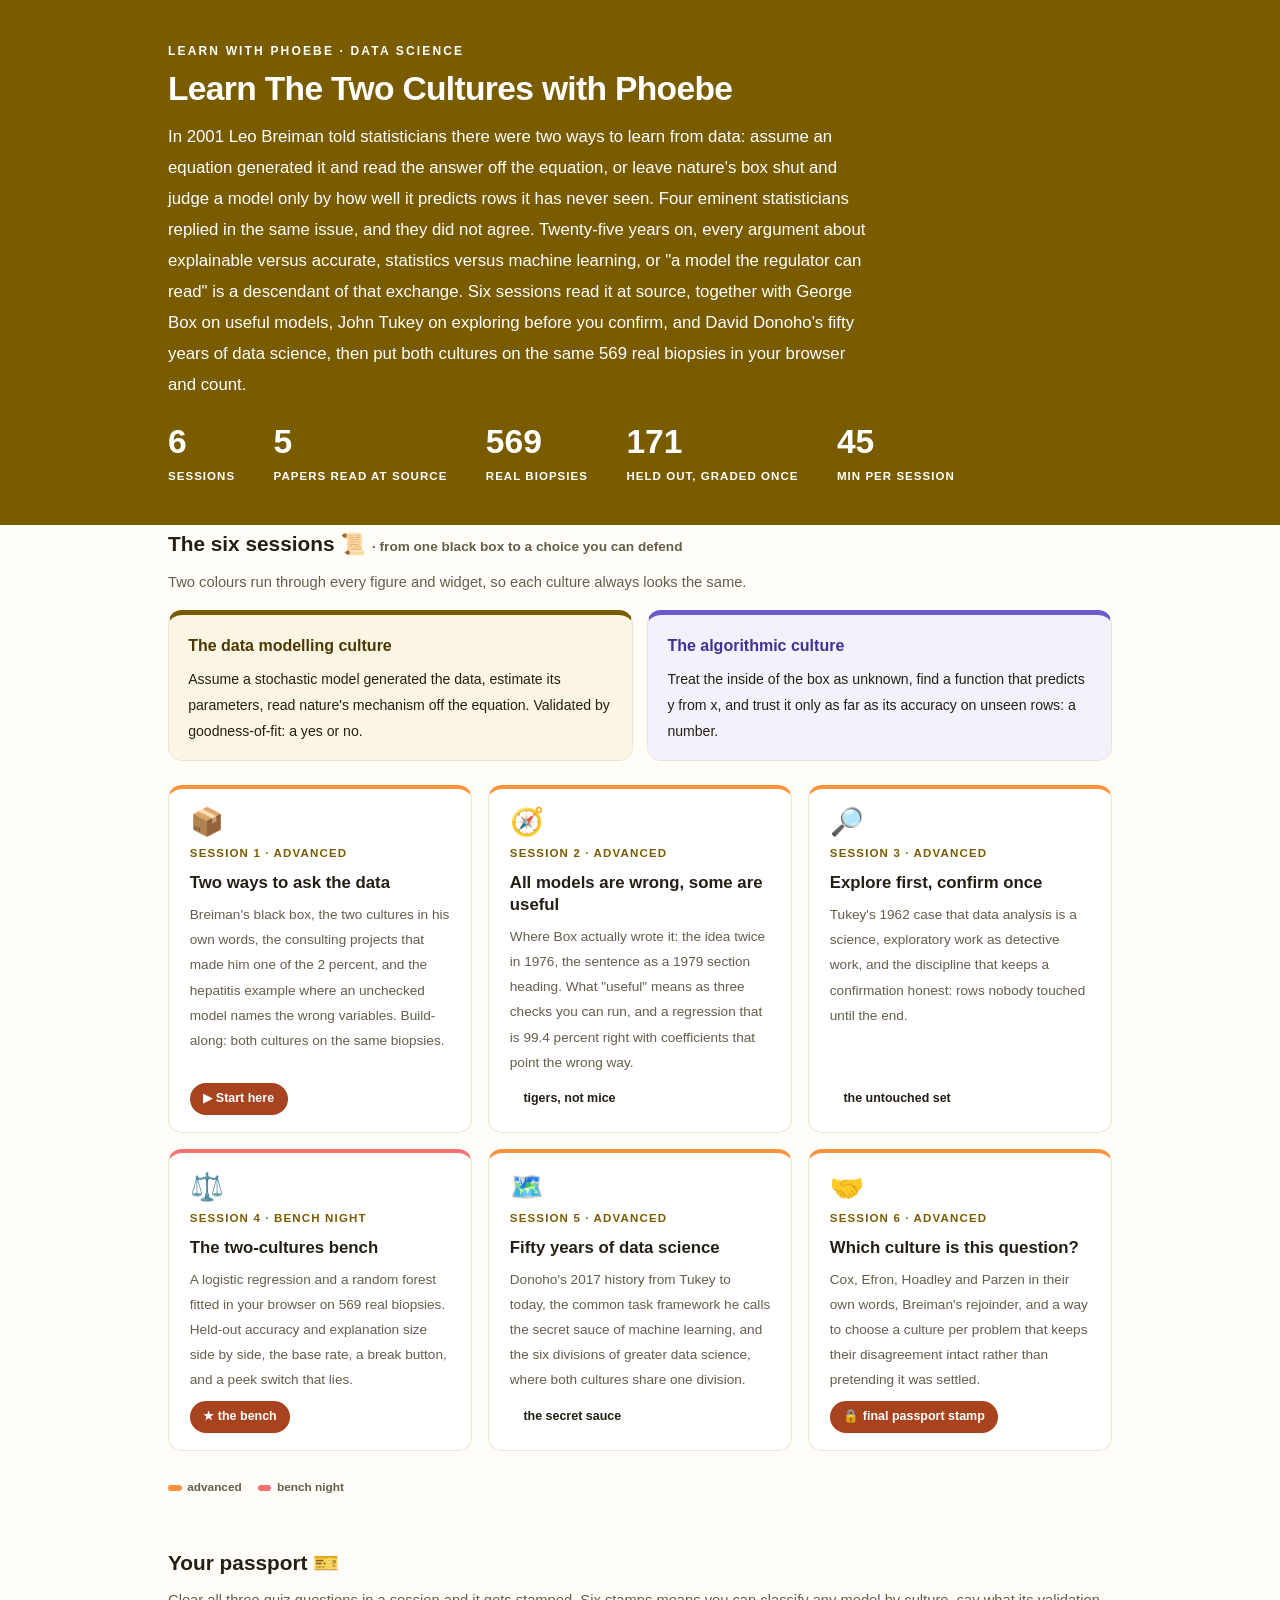
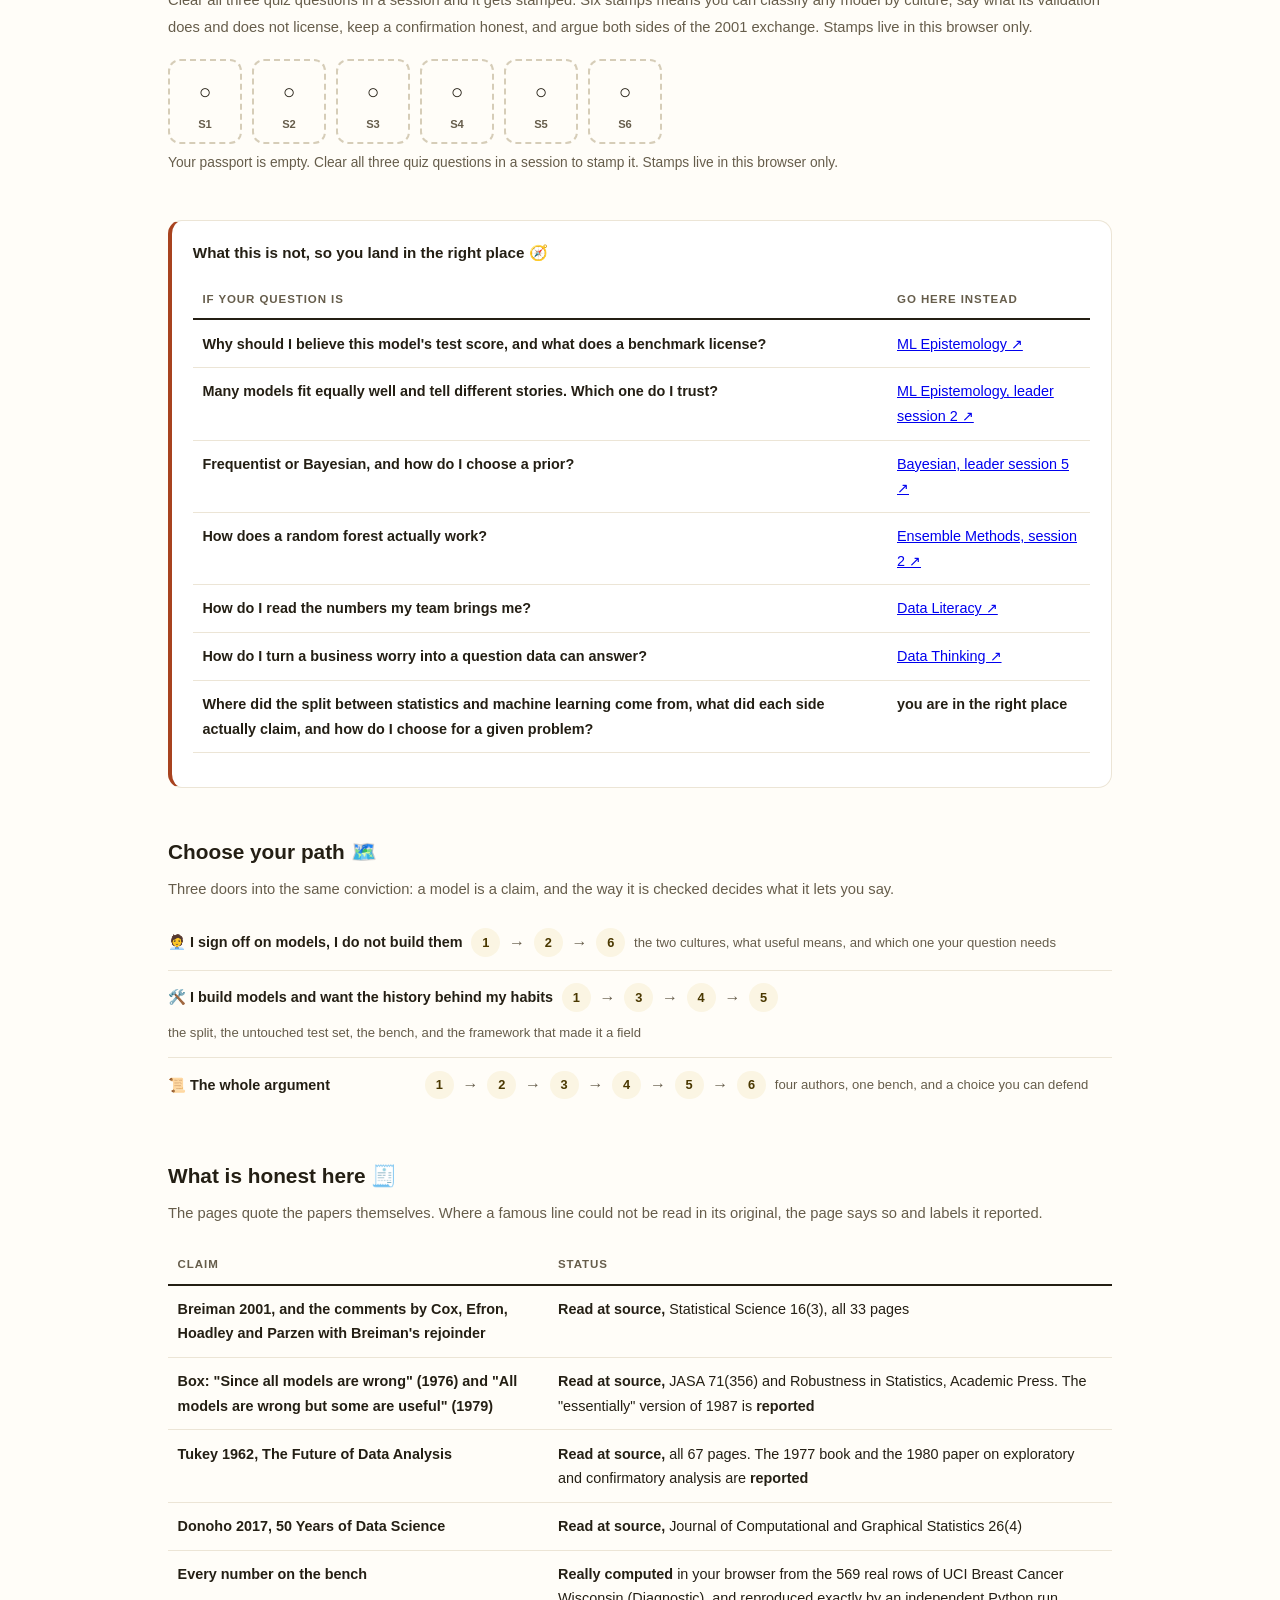
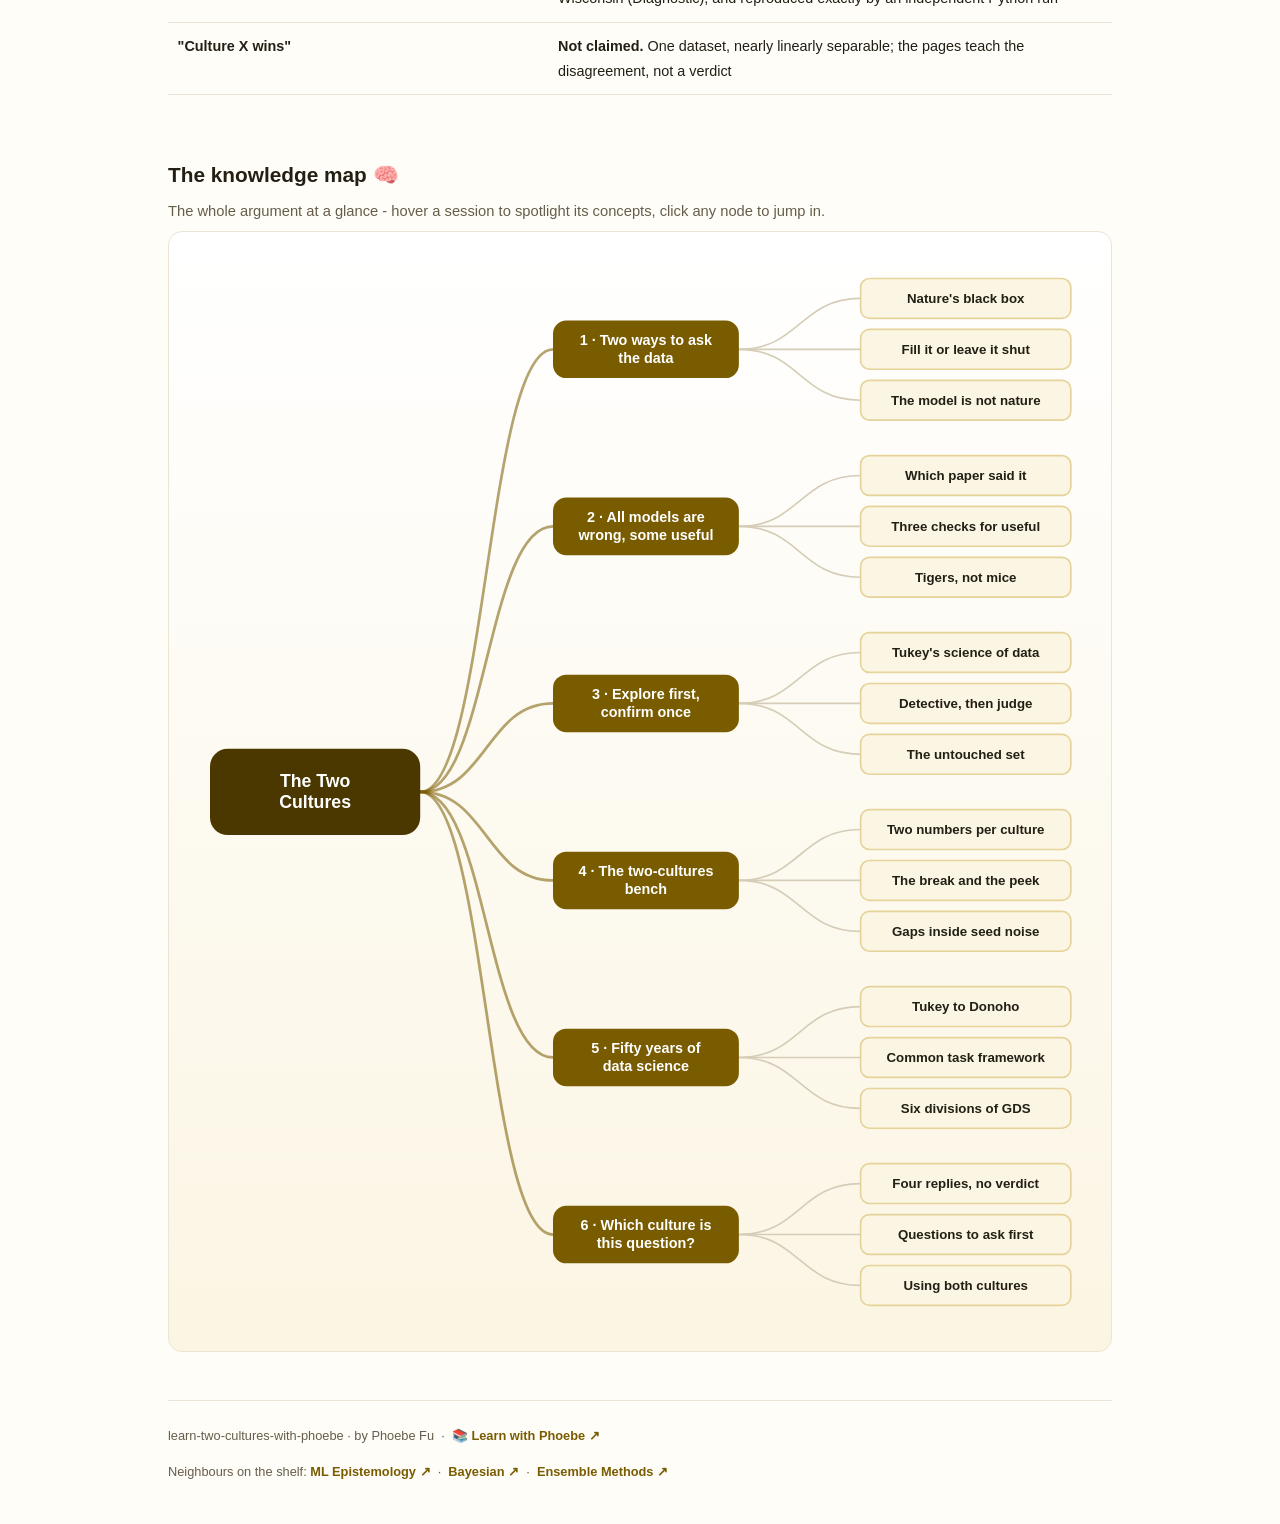
==== commit f58e4bac: "Fix clipped text found by clip-sweep - Wipe panes share one grid cell: the longer pane was cut off a" ====
--- a/index.html
+++ b/index.html
@@ -19,7 +19,7 @@
 <meta name="twitter:image" content="https://phoebefu6.github.io/learn-two-cultures-with-phoebe/assets/og-cover.png">
 <!-- social:end -->
 <title>Learn The Two Cultures with Phoebe</title>
-<link rel="stylesheet" href="assets/style.css?v=21">
+<link rel="stylesheet" href="assets/style.css?v=22">
 <style>
 
   .stats-row { display: flex; gap: 2.4rem; margin-top: 1.5rem; flex-wrap: wrap; }
--- a/assets/style.css
+++ b/assets/style.css
@@ -1361,3 +1361,9 @@
    overflow:auto parent cut it in half; in normal flow nothing can clip it. The right margin
    keeps it clear of the Copy button; long labels wrap instead of running under it. */
 .prompt-box > .label{ position: static; display: table; margin: 0 5.2rem .55rem 0; white-space: normal; line-height: 1.45; }
+
+/* Wipe panes share one grid cell (2026-10-12): the taller pane sets the height. Pane B was
+   absolutely positioned over pane A, so a longer B was cut off at the bottom on phones. */
+.wipe-panes { display: grid; }
+.wipe-panes > .wipe-a, .wipe-panes > .wipe-b { grid-area: 1 / 1; }
+.wipe-panes > .wipe-b { position: relative; inset: auto; }
